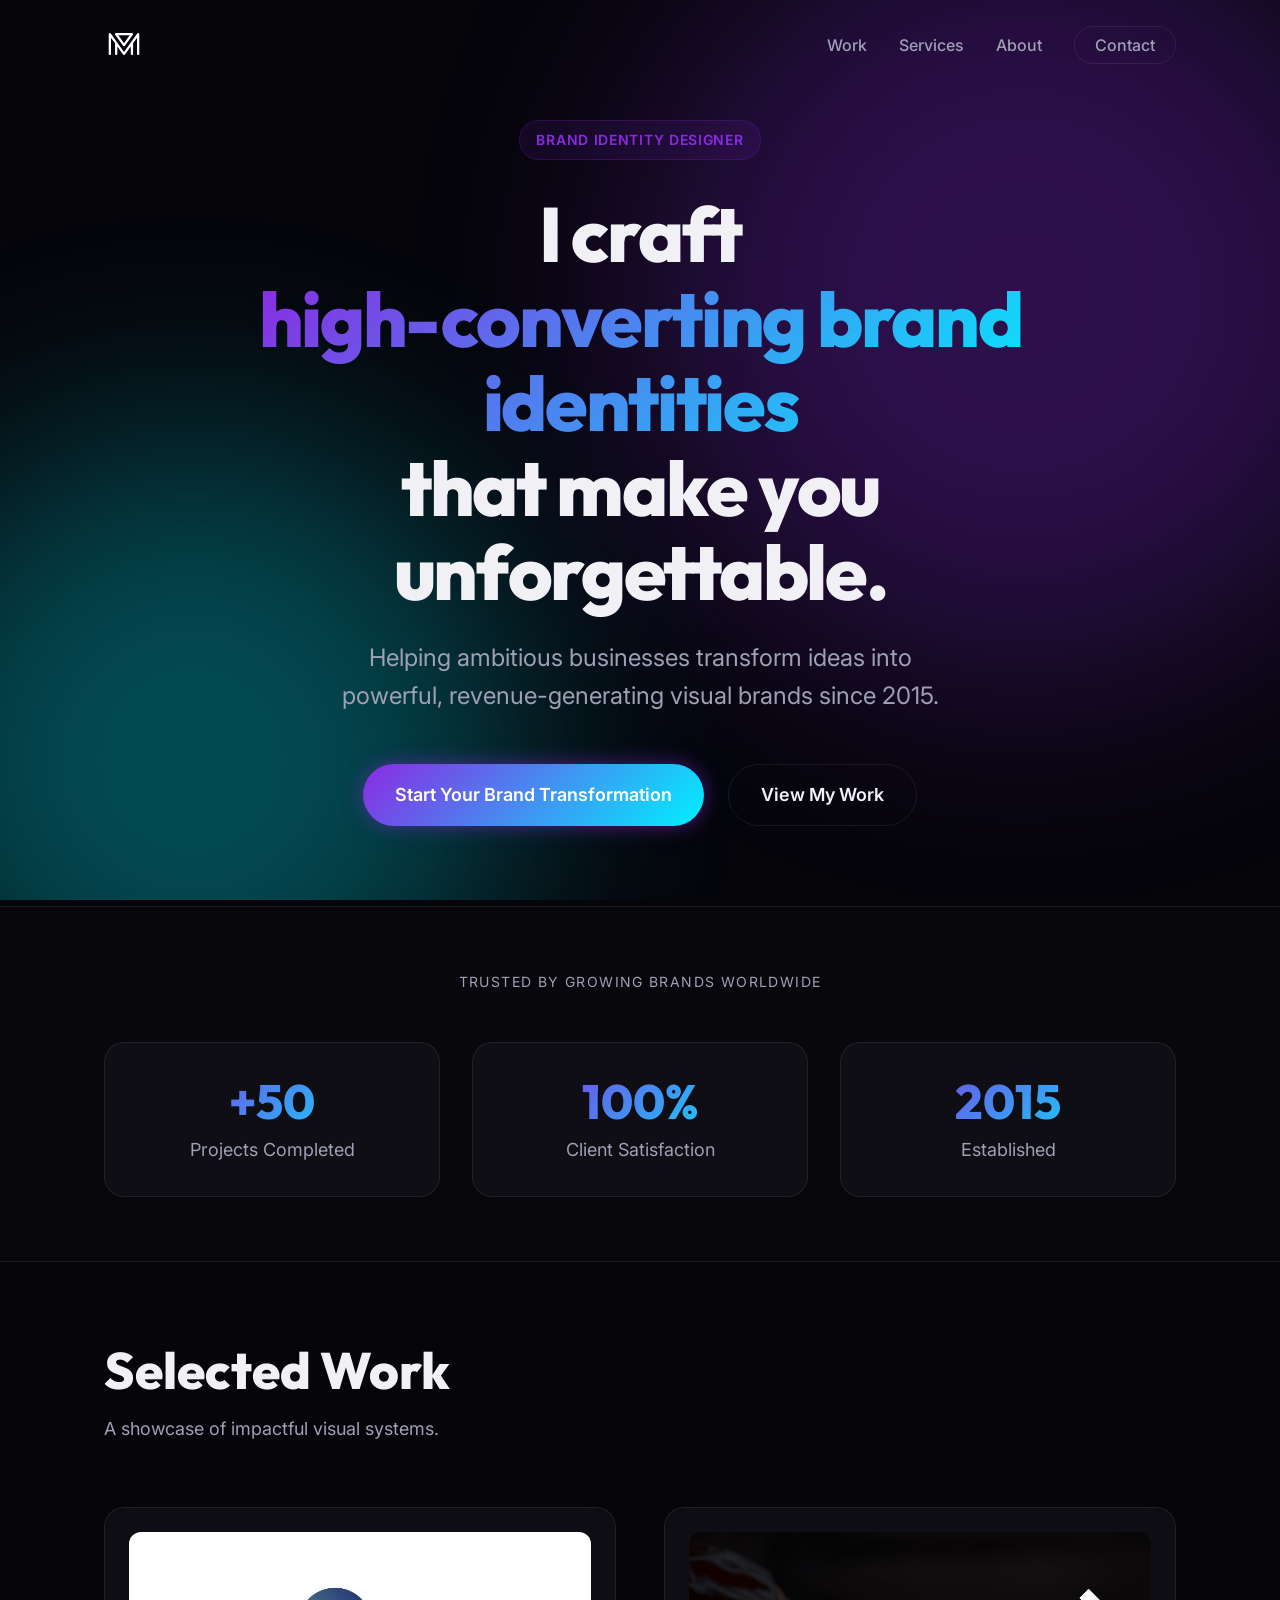
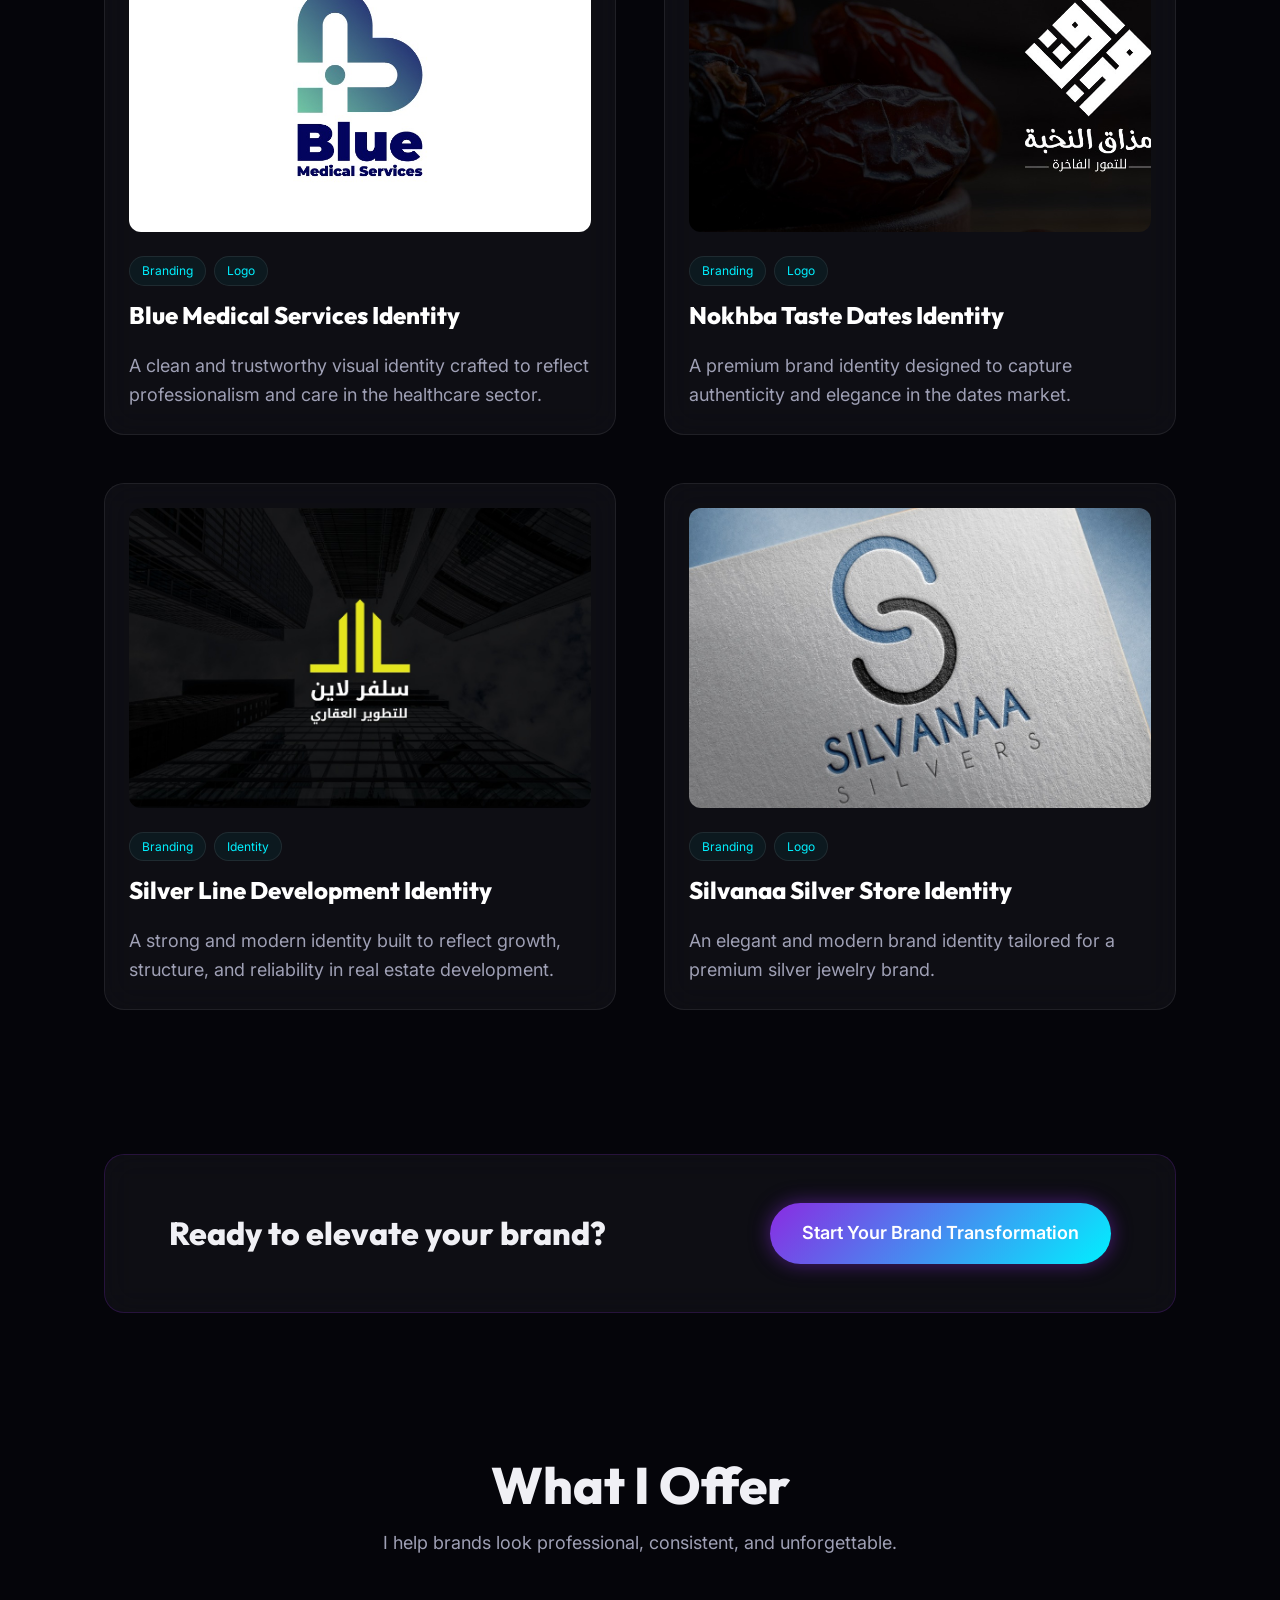
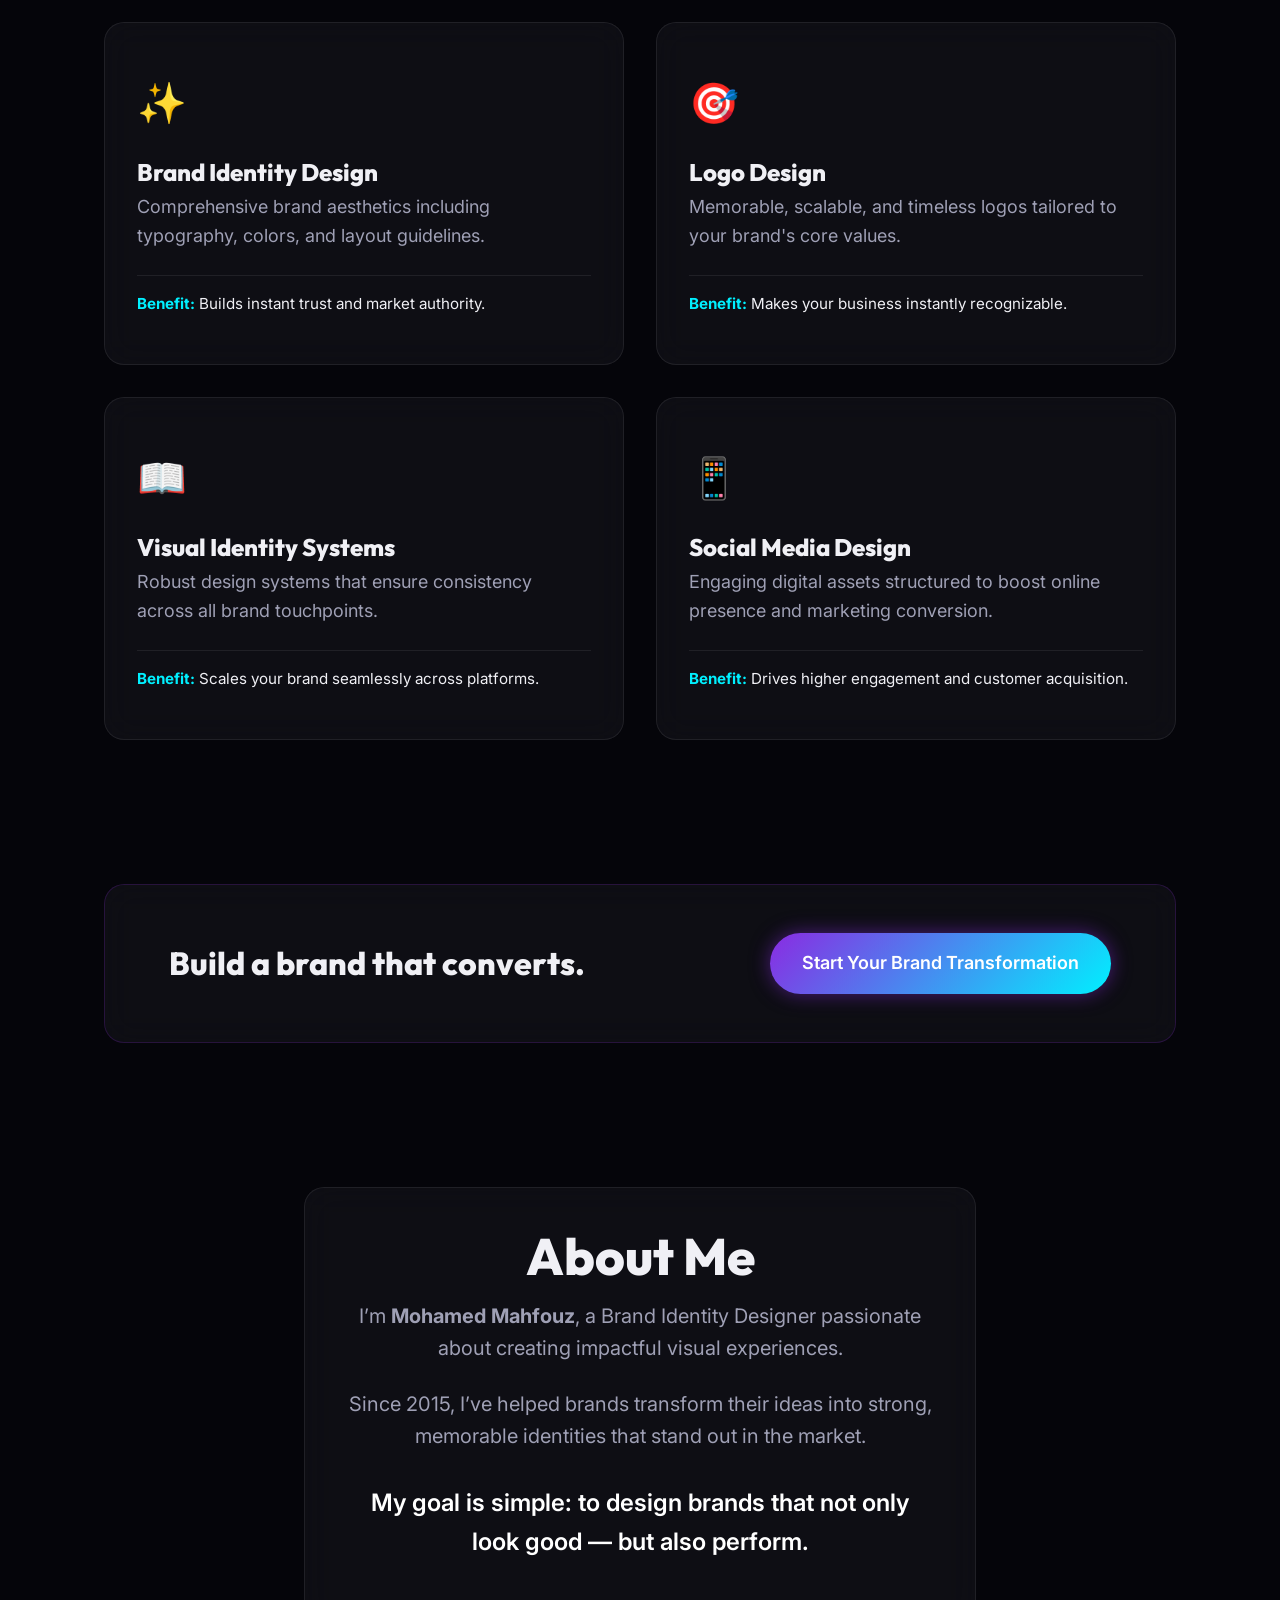
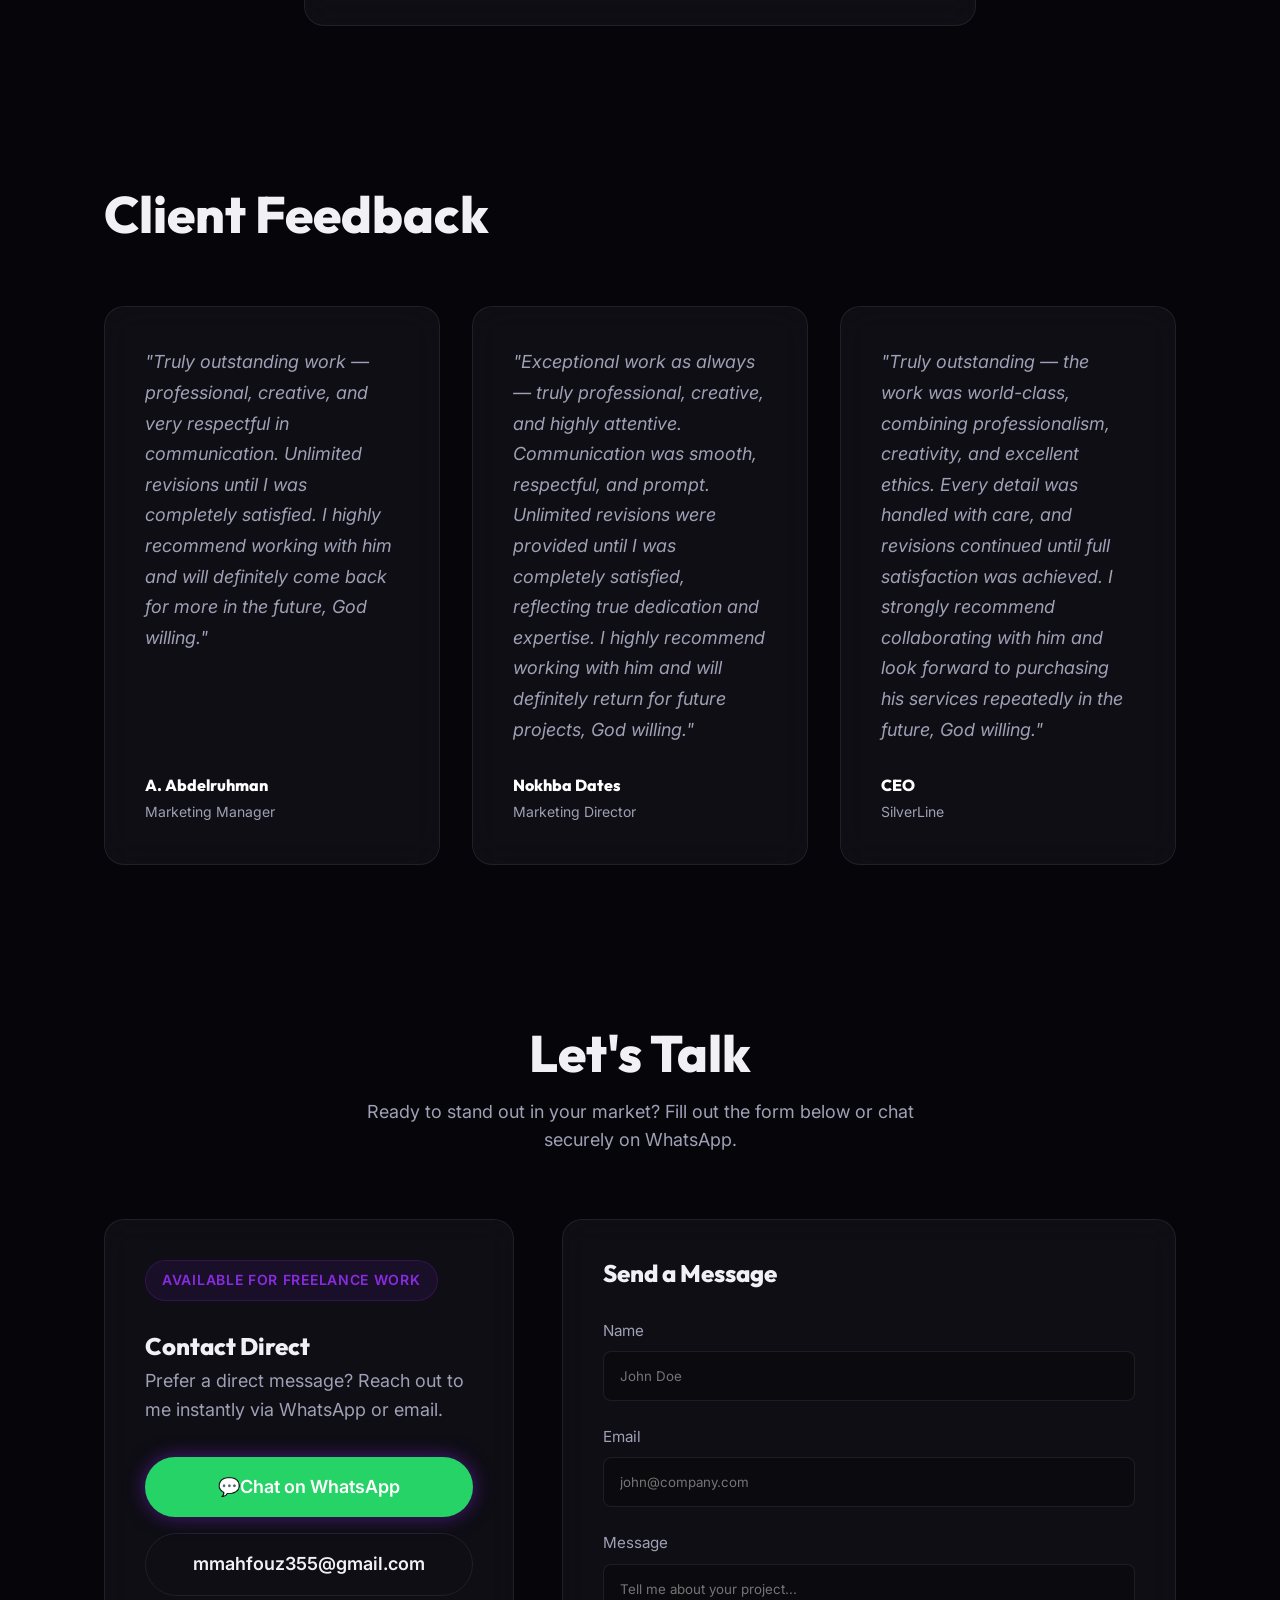
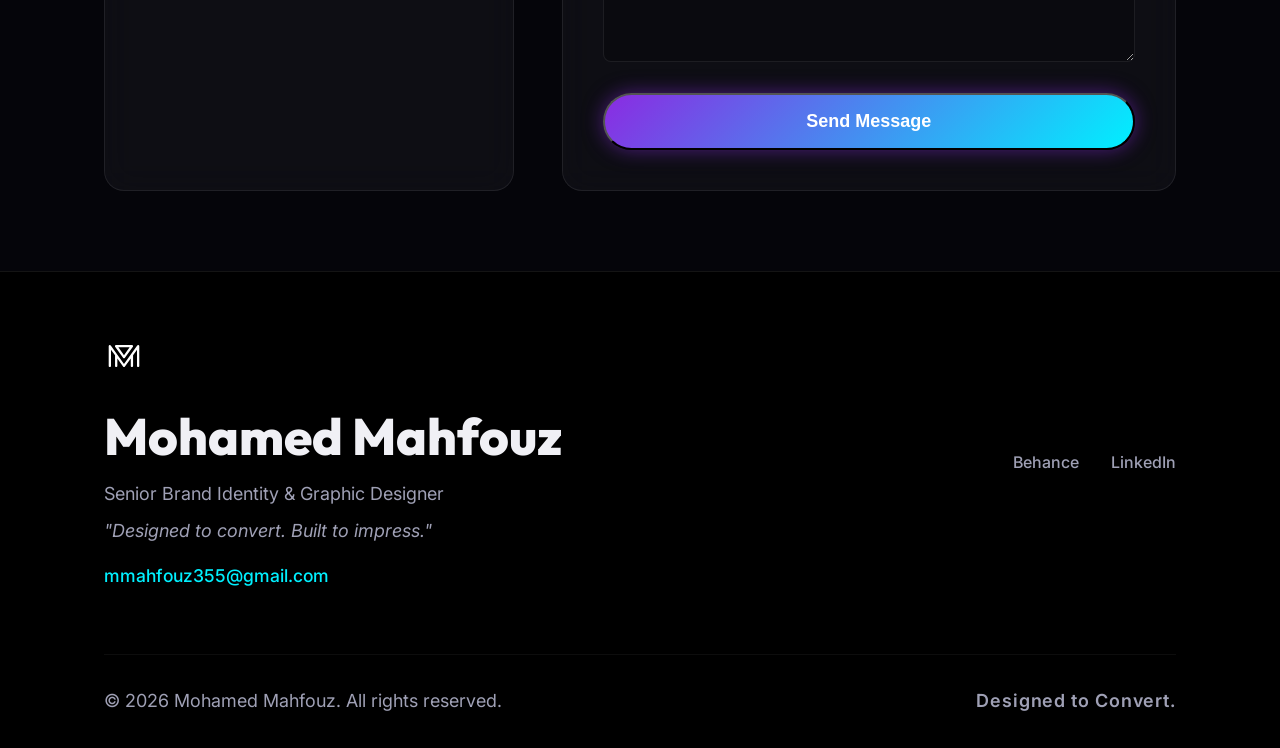
==== index.html @ b5fafa26 "Add files via upload" ====
<!DOCTYPE html>
<html lang="en">

<head>
    <meta charset="UTF-8">
    <meta name="viewport" content="width=device-width, initial-scale=1.0">
    <title>Mahfouz | Brand Identity Designer</title>
    <meta name="description"
        content="Professional Brand Identity & Graphic Designer helping businesses create strong and memorable visual identities since 2015.">
    <meta name="keywords"
        content="brand identity designer, logo designer, graphic designer, branding expert, visual identity, freelance designer">
    <!-- Favicon -->
    <link rel="icon" type="image/png" href="assets/img/Favicon.png">
    <!-- Google Fonts -->
    <link rel="preconnect" href="https://fonts.googleapis.com">
    <link rel="preconnect" href="https://fonts.gstatic.com" crossorigin>
    <link
        href="https://fonts.googleapis.com/css2?family=Inter:wght@400;500;600&family=Outfit:wght@400;600;800&display=swap"
        rel="stylesheet">
    <link rel="stylesheet" href="styles.css">
</head>

<body>
    <div class="bg-elements">
        <div class="glow-orb purple-orb"></div>
        <div class="glow-orb blue-orb"></div>
    </div>

    <nav class="navbar" id="navbar">
        <div class="container nav-content">
            <a href="index.html" class="logo">
                <img src="assets/img/logo.svg" alt="Mahfouz Logo" class="logo-img">
            </a>
            <ul class="nav-links" id="nav-links">
                <li><a href="#work">Work</a></li>
                <li><a href="#services">Services</a></li>
                <li><a href="#about">About</a></li>
                <li><a href="#contact" class="nav-cta">Contact</a></li>
            </ul>
        </div>
    </nav>

    <main>
        <section id="hero" class="hero">
            <div class="container hero-content">
                <span class="badge fade-in-up">Brand Identity Designer</span>
                <h1 class="fade-in-up delay-1">I craft <span>high-converting brand identities</span> that make you
                    unforgettable.</h1>
                <p class="fade-in-up delay-2">Helping ambitious businesses transform ideas into powerful,
                    revenue-generating visual brands since 2015.</p>
                <div class="hero-buttons fade-in-up delay-3">
                    <a href="#contact" class="btn btn-primary btn-glow">Start Your Brand Transformation</a>
                    <a href="#work" class="btn btn-secondary">View My Work</a>
                </div>
            </div>
        </section>

        <section id="social-proof" class="social-proof reveal">
            <div class="container">
                <p class="proof-label">Trusted by growing brands worldwide</p>
                <div class="stats-grid">
                    <div class="stat-item glass-card">
                        <h3>+50</h3>
                        <p>Projects Completed</p>
                    </div>
                    <div class="stat-item glass-card">
                        <h3>100%</h3>
                        <p>Client Satisfaction</p>
                    </div>
                    <div class="stat-item glass-card">
                        <h3>2015</h3>
                        <p>Established</p>
                    </div>
                </div>
            </div>
        </section>

        <section id="work" class="portfolio reveal">
            <div class="container">
                <div class="section-header">
                    <h2>Selected Work</h2>
                    <p>A showcase of impactful visual systems.</p>
                </div>
                <div class="portfolio-grid">
                    <!-- Project 1 -->
                    <a href="blue-medical-services.html" class="project-card glass-card hover-glow">
                        <div class="project-image">
                            <img src="assets/img/portfolio/blue-medical/img-5.jpg" alt="Blue Medical Services Identity">
                            <span class="overlay-text">View Case Study</span>
                        </div>
                        <div class="project-info">
                            <div class="tags">
                                <span class="tag">Branding</span>
                                <span class="tag">Logo</span>
                            </div>
                            <h3>Blue Medical Services Identity</h3>
                            <p>A clean and trustworthy visual identity crafted to reflect professionalism and care in
                                the healthcare sector.</p>
                        </div>
                    </a>

                    <!-- Project 2 -->
                    <a href="nokhba-taste-dates.html" class="project-card glass-card hover-glow">
                        <div class="project-image">
                            <img src="assets/img/portfolio/nokhba/hero.jpg" alt="Nokhba Taste Dates Identity">
                            <span class="overlay-text">View Case Study</span>
                        </div>
                        <div class="project-info">
                            <div class="tags">
                                <span class="tag">Branding</span>
                                <span class="tag">Logo</span>
                            </div>
                            <h3>Nokhba Taste Dates Identity</h3>
                            <p>A premium brand identity designed to capture authenticity and elegance in the dates
                                market.</p>
                        </div>
                    </a>

                    <!-- Project 3 -->
                    <a href="silver-line-development.html" class="project-card glass-card hover-glow">
                        <div class="project-image">
                            <img src="assets/img/portfolio/silver-line/hero.jpg" alt="Silver Line Development Identity">
                            <span class="overlay-text">View Case Study</span>
                        </div>
                        <div class="project-info">
                            <div class="tags">
                                <span class="tag">Branding</span>
                                <span class="tag">Identity</span>
                            </div>
                            <h3>Silver Line Development Identity</h3>
                            <p>A strong and modern identity built to reflect growth, structure, and reliability in real
                                estate development.</p>
                        </div>
                    </a>

                    <!-- Project 4 -->
                    <a href="silvanaa-silver-store.html" class="project-card glass-card hover-glow">
                        <div class="project-image">
                            <img src="assets/img/portfolio/silvanaa/hero.jpg" alt="Silvanaa Silver Store Identity">
                            <span class="overlay-text">View Case Study</span>
                        </div>
                        <div class="project-info">
                            <div class="tags">
                                <span class="tag">Branding</span>
                                <span class="tag">Logo</span>
                            </div>
                            <h3>Silvanaa Silver Store Identity</h3>
                            <p>An elegant and modern brand identity tailored for a premium silver jewelry brand.</p>
                        </div>
                    </a>
                </div>
            </div>
        </section>

        <section class="cta-banner reveal">
            <div class="container">
                <div class="cta-banner-content glass-card hover-glow">
                    <h2>Ready to elevate your brand?</h2>
                    <a href="#contact" class="btn btn-primary btn-glow">Start Your Brand Transformation</a>
                </div>
            </div>
        </section>

        <section id="services" class="services reveal">
            <div class="container">
                <div class="section-header center">
                    <h2>What I Offer</h2>
                    <p>I help brands look professional, consistent, and unforgettable.</p>
                </div>
                <div class="services-grid">
                    <div class="service-card glass-card hover-glow">
                        <div class="service-icon">✨</div>
                        <h3>Brand Identity Design</h3>
                        <p>Comprehensive brand aesthetics including typography, colors, and layout guidelines.</p>
                        <div class="benefit"><strong>Benefit:</strong> Builds instant trust and market authority.</div>
                    </div>
                    <div class="service-card glass-card hover-glow">
                        <div class="service-icon">🎯</div>
                        <h3>Logo Design</h3>
                        <p>Memorable, scalable, and timeless logos tailored to your brand's core values.</p>
                        <div class="benefit"><strong>Benefit:</strong> Makes your business instantly recognizable.</div>
                    </div>
                    <div class="service-card glass-card hover-glow">
                        <div class="service-icon">📖</div>
                        <h3>Visual Identity Systems</h3>
                        <p>Robust design systems that ensure consistency across all brand touchpoints.</p>
                        <div class="benefit"><strong>Benefit:</strong> Scales your brand seamlessly across platforms.
                        </div>
                    </div>
                    <div class="service-card glass-card hover-glow">
                        <div class="service-icon">📱</div>
                        <h3>Social Media Design</h3>
                        <p>Engaging digital assets structured to boost online presence and marketing conversion.</p>
                        <div class="benefit"><strong>Benefit:</strong> Drives higher engagement and customer
                            acquisition.</div>
                    </div>
                </div>
            </div>
        </section>

        <section class="cta-banner reveal">
            <div class="container">
                <div class="cta-banner-content glass-card hover-glow">
                    <h2>Build a brand that converts.</h2>
                    <a href="#contact" class="btn btn-primary btn-glow">Start Your Brand Transformation</a>
                </div>
            </div>
        </section>

        <section id="about" class="about reveal">
            <div class="container about-container">
                <div class="about-content glass-card p-large">
                    <h2>About Me</h2>
                    <p>I’m <strong>Mohamed Mahfouz</strong>, a Brand Identity Designer passionate about creating
                        impactful visual experiences.</p>
                    <p>Since 2015, I’ve helped brands transform their ideas into strong, memorable identities that stand
                        out in the market.</p>
                    <p class="highlight-text">My goal is simple: to design brands that not only look good — but also
                        perform.</p>
                </div>
            </div>
        </section>

        <section id="testimonials" class="testimonials reveal">
            <div class="container">
                <div class="section-header">
                    <h2>Client Feedback</h2>
                </div>
                <div class="testimonials-grid">
                    <div class="testimonial-card glass-card hover-glow">
                        <p>"Truly outstanding work — professional, creative, and very respectful in communication.
                            Unlimited revisions until I was completely satisfied. I highly recommend working with him
                            and will definitely come back for more in the future, God willing."</p>
                        <div class="client-info">
                            <h4>A. Abdelruhman</h4>
                            <span>Marketing Manager</span>
                        </div>
                    </div>
                    <div class="testimonial-card glass-card hover-glow">
                        <p>"Exceptional work as always — truly professional, creative, and highly attentive.
                            Communication was smooth, respectful, and prompt. Unlimited revisions were provided until I
                            was completely satisfied, reflecting true dedication and expertise. I highly recommend
                            working with him and will definitely return for future projects, God willing."</p>
                        <div class="client-info">
                            <h4>Nokhba Dates</h4>
                            <span>Marketing Director</span>
                        </div>
                    </div>
                    <div class="testimonial-card glass-card hover-glow">
                        <p>"Truly outstanding — the work was world-class, combining professionalism, creativity, and
                            excellent ethics. Every detail was handled with care, and revisions continued until full
                            satisfaction was achieved. I strongly recommend collaborating with him and look forward to
                            purchasing his services repeatedly in the future, God willing."</p>
                        <div class="client-info">
                            <h4>CEO</h4>
                            <span>SilverLine</span>
                        </div>
                    </div>
                </div>
            </div>
        </section>

        <section id="contact" class="contact-section reveal">
            <div class="container">
                <div class="section-header center">
                    <h2>Let's Talk</h2>
                    <p>Ready to stand out in your market? Fill out the form below or chat securely on WhatsApp.</p>
                </div>
                <div class="contact-grid">
                    <div class="contact-info glass-card">
                        <span class="badge">Available for freelance work</span>
                        <h3>Contact Direct</h3>
                        <p>Prefer a direct message? Reach out to me instantly via WhatsApp or email.</p>
                        <div class="contact-links"
                            style="margin-top: 2rem; display: flex; flex-direction: column; gap: 1rem;">
                            <a href="https://wa.me/+201091295561" target="_blank"
                                class="btn btn-primary btn-glow whatsapp-btn">
                                <span>💬</span> Chat on WhatsApp
                            </a>
                            <a href="mailto:mmahfouz355@gmail.com"
                                class="btn btn-secondary email-btn">mmahfouz355@gmail.com</a>
                        </div>
                    </div>
                    <form action="https://formspree.io/f/xreyjwyw" method="POST" class="contact-form glass-card">
                        <h3 style="margin-bottom: 2rem;">Send a Message</h3>
                        <div class="form-group">
                            <label for="name">Name</label>
                            <input type="text" id="name" name="name" required placeholder="John Doe">
                        </div>
                        <div class="form-group">
                            <label for="email">Email</label>
                            <input type="email" id="email" name="email" required placeholder="john@company.com">
                        </div>
                        <div class="form-group">
                            <label for="message">Message</label>
                            <textarea id="message" name="message" rows="4" required
                                placeholder="Tell me about your project..."></textarea>
                        </div>
                        <button type="submit" class="btn btn-primary btn-glow submit-btn" style="width: 100%;">Send
                            Message</button>
                    </form>
                </div>
            </div>
        </section>
    </main>

    <footer class="footer">
        <div class="container footer-content">
            <div class="footer-brand fade-in-up">
                <img src="assets/img/logo.svg" alt="Mahfouz Logo" class="logo-img" style="margin-bottom: 1.5rem;">
                <h2>Mohamed Mahfouz</h2>
                <p>Senior Brand Identity & Graphic Designer</p>
                <p style="color: var(--text-secondary); margin-top: 0.5rem; font-style: italic;">"Designed to convert.
                    Built to impress."</p>
                <a href="mailto:mmahfouz355@gmail.com" class="email-link footer-email">mmahfouz355@gmail.com</a>
            </div>
            <div class="footer-links fade-in-up delay-1">
                <a href="https://www.behance.net/GeoMa7fouz" target="_blank" class="social-link">Behance</a>
                <a href="https://www.linkedin.com/in/geoma7fouz/" target="_blank" class="social-link">LinkedIn</a>
            </div>
        </div>
        <div class="container fade-in-up delay-2">
            <div class="footer-bottom">
                <p>&copy; 2026 Mohamed Mahfouz. All rights reserved.</p>
                <p class="built-with">Designed to Convert.</p>
            </div>
        </div>
    </footer>

    <script src="script.js"></script>
</body>

</html>
---- styles.css ----
:root {
    --bg-color: #05050A;
    /* Deep dark gray / nearly black */
    --surface-color: rgba(20, 20, 28, 0.6);
    --surface-border: rgba(255, 255, 255, 0.08);
    --text-primary: #F0F0F5;
    --text-secondary: #9FA0B5;
    --accent-purple: #8A2BE2;
    /* Electric Purple */
    --accent-blue: #00F0FF;
    /* Neon Blue */
    --gradient-primary: linear-gradient(135deg, var(--accent-purple), var(--accent-blue));

    --font-heading: 'Outfit', sans-serif;
    --font-body: 'Inter', sans-serif;

    --transition: 0.3s cubic-bezier(0.25, 0.8, 0.25, 1);
}

* {
    margin: 0;
    padding: 0;
    box-sizing: border-box;
}

html {
    scroll-behavior: smooth;
}

body {
    background-color: var(--bg-color);
    color: var(--text-primary);
    font-family: var(--font-body);
    line-height: 1.6;
    overflow-x: hidden;
}

/* Typography */
h1,
h2,
h3,
h4,
.logo {
    font-family: var(--font-heading);
    font-weight: 800;
    line-height: 1.1;
}

h1 {
    font-size: clamp(3rem, 6vw, 5.5rem);
    letter-spacing: -0.03em;
    margin-bottom: 1.5rem;
}

h1 span {
    background: var(--gradient-primary);
    -webkit-background-clip: text;
    background-clip: text;
    -webkit-text-fill-color: transparent;
    display: inline-block;
}

h2 {
    font-size: clamp(2rem, 4vw, 3.5rem);
    margin-bottom: 1rem;
}

h3 {
    font-size: 1.5rem;
    margin-bottom: 0.5rem;
}

p {
    color: var(--text-secondary);
    font-size: 1.125rem;
}

a {
    text-decoration: none;
    color: inherit;
    transition: var(--transition);
}

/* Utilities */
.container {
    max-width: 1200px;
    margin: 0 auto;
    padding: 0 5%;
}

.glass-card {
    background: var(--surface-color);
    backdrop-filter: blur(16px);
    -webkit-backdrop-filter: blur(16px);
    border: 1px solid var(--surface-border);
    border-radius: 20px;
    padding: 2.5rem;
    position: relative;
    overflow: hidden;
    transition: var(--transition);
}

.glass-card::before {
    content: '';
    position: absolute;
    top: 0;
    left: -100%;
    width: 50%;
    height: 100%;
    background: linear-gradient(90deg, transparent, rgba(255, 255, 255, 0.03), transparent);
    transform: skewX(-20deg);
    transition: 0.5s;
}

.glass-card:hover::before {
    left: 150%;
}

.glass-card:hover {
    transform: translateY(-5px);
    border-color: rgba(255, 255, 255, 0.15);
    box-shadow: 0 10px 40px -10px rgba(138, 43, 226, 0.15);
}

.badge {
    display: inline-block;
    padding: 0.5rem 1rem;
    border-radius: 100px;
    font-size: 0.875rem;
    font-weight: 600;
    text-transform: uppercase;
    letter-spacing: 0.05em;
    background: rgba(138, 43, 226, 0.1);
    color: var(--accent-purple);
    border: 1px solid rgba(138, 43, 226, 0.2);
    margin-bottom: 2rem;
}

/* Background Animations */
.bg-elements {
    position: fixed;
    top: 0;
    left: 0;
    width: 100vw;
    height: 100vh;
    z-index: -1;
    overflow: hidden;
    pointer-events: none;
}

.glow-orb {
    position: absolute;
    border-radius: 50%;
    filter: blur(120px);
    opacity: 0.3;
    animation: float 20s infinite ease-in-out alternate;
}

.purple-orb {
    top: -10%;
    right: -10%;
    width: 60vw;
    height: 60vw;
    background: var(--accent-purple);
}

.blue-orb {
    bottom: -20%;
    left: -10%;
    width: 50vw;
    height: 50vw;
    background: var(--accent-blue);
    animation-delay: -10s;
}

@keyframes float {
    0% {
        transform: translate(0, 0) scale(1);
    }

    100% {
        transform: translate(-50px, 50px) scale(1.1);
    }
}

/* Buttons */
.btn {
    display: inline-flex;
    align-items: center;
    justify-content: center;
    padding: 1rem 2rem;
    border-radius: 100px;
    font-weight: 600;
    font-size: 1.125rem;
    cursor: pointer;
    position: relative;
    overflow: hidden;
}

.btn-primary {
    background: var(--gradient-primary);
    color: #fff;
    box-shadow: 0 0 20px rgba(138, 43, 226, 0.3);
}

.btn-primary:hover {
    box-shadow: 0 0 30px rgba(0, 240, 255, 0.5);
    transform: translateY(-2px);
}

.btn-secondary {
    background: transparent;
    color: var(--text-primary);
    border: 1px solid var(--surface-border);
}

.btn-secondary:hover {
    background: rgba(255, 255, 255, 0.05);
    border-color: rgba(255, 255, 255, 0.2);
}

/* Navbar */
.navbar {
    position: fixed;
    top: 0;
    left: 0;
    width: 100%;
    padding: 1.5rem 0;
    z-index: 100;
    transition: var(--transition);
}

.navbar.scrolled {
    padding: 1rem 0;
    background: rgba(5, 5, 10, 0.8);
    backdrop-filter: blur(16px);
    border-bottom: 1px solid var(--surface-border);
}

.nav-content {
    display: flex;
    justify-content: space-between;
    align-items: center;
}

.logo-img {
    height: 40px;
    width: auto;
    transition: var(--transition);
}

.logo:hover .logo-img {
    transform: scale(1.05);
    filter: drop-shadow(0 0 10px rgba(138, 43, 226, 0.4));
}

.nav-links {
    display: flex;
    list-style: none;
    gap: 2rem;
    align-items: center;
}

.nav-links a {
    color: var(--text-secondary);
    font-weight: 500;
}

.nav-links a:hover {
    color: #fff;
}

.nav-cta {
    padding: 0.5rem 1.25rem;
    border: 1px solid var(--surface-border);
    border-radius: 100px;
}

.nav-cta:hover {
    border-color: var(--accent-blue);
    color: var(--accent-blue) !important;
}

/* Sections Base */
section {
    padding: 5rem 0;
}

.section-header {
    margin-bottom: 4rem;
    max-width: 600px;
}

.section-header.center {
    margin: 0 auto 4rem auto;
    text-align: center;
}

/* Hero Section */
.hero {
    min-height: 100vh;
    display: flex;
    align-items: center;
    padding-top: 120px;
    position: relative;
}

.hero-content {
    max-width: 900px;
    text-align: center;
    margin: 0 auto;
}

.hero p {
    font-size: clamp(1.125rem, 2vw, 1.5rem);
    max-width: 600px;
    margin: 0 auto 3rem auto;
}

.hero-buttons {
    display: flex;
    gap: 1.5rem;
    justify-content: center;
}

/* Social Proof */
.social-proof {
    padding: 4rem 0;
    text-align: center;
    border-top: 1px solid var(--surface-border);
    border-bottom: 1px solid var(--surface-border);
    background: rgba(255, 255, 255, 0.01);
}

.proof-label {
    text-transform: uppercase;
    letter-spacing: 0.1em;
    font-size: 0.875rem;
    margin-bottom: 3rem;
}

.stats-grid {
    display: grid;
    grid-template-columns: repeat(3, 1fr);
    gap: 2rem;
}

.stat-item {
    padding: 2rem;
}

.stat-item h3 {
    font-size: 3rem;
    background: var(--gradient-primary);
    -webkit-background-clip: text;
    background-clip: text;
    -webkit-text-fill-color: transparent;
    margin-bottom: 0.5rem;
}

/* Portfolio */
.portfolio-grid {
    display: grid;
    grid-template-columns: repeat(auto-fit, minmax(400px, 1fr));
    gap: 3rem;
}

.project-card {
    padding: 1.5rem;
    cursor: pointer;
}

.project-image {
    width: 100%;
    height: 300px;
    border-radius: 12px;
    margin-bottom: 1.5rem;
    position: relative;
    overflow: hidden;
    display: flex;
    align-items: center;
    justify-content: center;
}

.project-image img {
    width: 100%;
    height: 100%;
    object-fit: cover;
    display: block;
    transition: transform 0.6s cubic-bezier(0.25, 0.46, 0.45, 0.94);
}

.project-card:hover .project-image img {
    transform: scale(1.1);
}

.overlay-text {
    position: absolute;
    z-index: 2;
    opacity: 0;
    transform: translateY(20px);
    transition: var(--transition);
    font-weight: 600;
    color: #fff;
    background: rgba(0, 0, 0, 0.6);
    padding: 0.75rem 1.5rem;
    border-radius: 100px;
    backdrop-filter: blur(8px);
    border: 1px solid rgba(255, 255, 255, 0.1);
}

.project-card:hover .overlay-text {
    opacity: 1;
    transform: translateY(0);
}

.project-image::after {
    content: '';
    position: absolute;
    inset: 0;
    background: rgba(138, 43, 226, 0.25);
    opacity: 0;
    transition: var(--transition);
    z-index: 1;
}

.project-card:hover .project-image::after {
    opacity: 1;
}

.tags {
    display: flex;
    gap: 0.5rem;
    margin-bottom: 1rem;
}

.tag {
    font-size: 0.75rem;
    padding: 0.25rem 0.75rem;
    border: 1px solid var(--surface-border);
    border-radius: 100px;
    color: var(--accent-blue);
    background: rgba(0, 240, 255, 0.05);
}

.project-info h3 {
    margin-bottom: 1.5rem;
    font-size: 1.5rem;
    color: #fff;
}

.case-study-details {
    display: flex;
    flex-direction: column;
    gap: 1.25rem;
}

.cs-section h4 {
    font-size: 0.85rem;
    text-transform: uppercase;
    letter-spacing: 0.05em;
    color: var(--accent-blue);
    margin-bottom: 0.25rem;
}

.cs-section p {
    font-size: 0.95rem;
    color: var(--text-secondary);
    line-height: 1.5;
}

.project-card:hover {
    box-shadow: 0 15px 50px -10px rgba(138, 43, 226, 0.25);
    border-color: rgba(138, 43, 226, 0.4);
    transform: translateY(-5px);
}

/* Project Page Specific */
.project-header {
    padding-top: 150px;
    padding-bottom: 2rem;
    text-align: center;
    max-width: 800px;
    margin: 0 auto;
}

.project-hero-img {
    width: 100%;
    height: 50vh;
    border-radius: 20px;
    margin-bottom: 4rem;
    display: flex;
    align-items: center;
    justify-content: center;
}

.case-study-content {
    max-width: 800px;
    margin: 0 auto;
    padding-bottom: 6rem;
}

.case-study-content h2 {
    color: var(--accent-blue);
    margin-top: 3rem;
    margin-bottom: 1rem;
    font-size: 1.75rem;
}

.case-study-content p {
    font-size: 1.125rem;
}

.back-link {
    display: inline-flex;
    align-items: center;
    gap: 0.5rem;
    font-weight: 600;
    color: var(--text-secondary);
    margin-bottom: 2rem;
}

.back-link:hover {
    color: #fff;
}

/* Gallery Section */
.project-gallery {
    padding: 2rem 0 6rem;
}

.gallery-grid {
    display: grid;
    grid-template-columns: repeat(2, 1fr);
    gap: 2rem;
}

.span-wide {
    grid-column: span 2;
}

.gallery-img-container {
    overflow: hidden;
    border-radius: 12px;
    background: var(--surface-light);
    box-shadow: 0 4px 20px rgba(0, 0, 0, 0.2);
}

.gallery-img {
    width: 100%;
    height: auto;
    display: block;
    transition: transform 0.4s ease;
}

.gallery-img-container:hover .gallery-img {
    transform: scale(1.05);
}

/* Lightbox Modal */
.lightbox {
    display: none;
    position: fixed;
    z-index: 9999;
    left: 0;
    top: 0;
    width: 100%;
    height: 100vh;
    background-color: rgba(10, 10, 14, 0.95);
    backdrop-filter: blur(10px);
    opacity: 0;
    transition: opacity 0.3s ease;
    align-items: center;
    justify-content: center;
}

.lightbox.active {
    opacity: 1;
}

.lightbox-content {
    max-width: 90%;
    max-height: 85vh;
    border-radius: 12px;
    box-shadow: 0 10px 40px rgba(0, 0, 0, 0.5);
    opacity: 1;
    transition: opacity 0.2s ease, transform 0.3s ease;
    transform: scale(0.95);
    object-fit: contain;
}

.lightbox.active .lightbox-content {
    transform: scale(1);
}

.lightbox-close {
    position: absolute;
    top: 25px;
    right: 35px;
    color: #fff;
    font-size: 40px;
    font-weight: bold;
    cursor: pointer;
    transition: color 0.3s ease;
    z-index: 10000;
}

.lightbox-close:hover {
    color: var(--primary-color);
}

.lightbox-prev,
.lightbox-next {
    cursor: pointer;
    position: absolute;
    top: 50%;
    width: 50px;
    height: 50px;
    transform: translateY(-50%);
    color: white;
    font-size: 24px;
    transition: 0.3s ease;
    border-radius: 50%;
    user-select: none;
    background: rgba(255, 255, 255, 0.1);
    display: flex;
    align-items: center;
    justify-content: center;
    z-index: 10000;
}

.lightbox-prev {
    left: 20px;
}

.lightbox-next {
    right: 20px;
}

.lightbox-prev:hover,
.lightbox-next:hover {
    background-color: var(--primary-color);
    box-shadow: 0 0 20px rgba(138, 43, 226, 0.4);
}

/* Services */
.services-grid {
    display: grid;
    grid-template-columns: repeat(2, 1fr);
    gap: 2rem;
}

.service-card {
    padding: 3rem 2rem;
}

.service-icon {
    font-size: 2.5rem;
    margin-bottom: 1.5rem;
}

.benefit {
    margin-top: 1.5rem;
    padding-top: 1rem;
    border-top: 1px solid var(--surface-border);
    font-size: 0.95rem;
    color: var(--text-primary);
}

.benefit strong {
    color: var(--accent-blue);
}

/* About */
.about-container {
    max-width: 800px;
}

.about-content {
    text-align: center;
}

.p-large p {
    font-size: 1.25rem;
    margin-bottom: 1.5rem;
}

.highlight-text {
    color: #fff;
    font-size: 1.5rem !important;
    font-weight: 600;
    margin-top: 2rem;
}

/* Testimonials */
.testimonials-grid {
    display: grid;
    grid-template-columns: repeat(auto-fit, minmax(300px, 1fr));
    gap: 2rem;
}

.testimonial-card {
    display: flex;
    flex-direction: column;
    justify-content: space-between;
}

.testimonial-card p {
    font-size: 1.125rem;
    font-style: italic;
    margin-bottom: 2rem;
    line-height: 1.7;
}

.client-info h4 {
    color: #fff;
    margin-bottom: 0.25rem;
}

.client-info span {
    font-size: 0.875rem;
    color: var(--text-secondary);
}

/* CTA Section */
.cta-box {
    text-align: center;
    padding: 6rem 3rem;
    background: rgba(20, 20, 28, 0.8);
    border-color: rgba(138, 43, 226, 0.3);
}

.glow-active {
    box-shadow: 0 0 50px rgba(138, 43, 226, 0.1);
}

.cta-box h2 {
    margin-bottom: 1.5rem;
}

.cta-box p {
    margin-bottom: 3rem;
    font-size: 1.25rem;
}

.btn-large {
    padding: 1.25rem 3rem;
    font-size: 1.25rem;
}

.contact-grid {
    display: grid;
    grid-template-columns: 1fr 1.5fr;
    gap: 3rem;
}

.form-group {
    margin-bottom: 1.5rem;
    text-align: left;
}

.form-group label {
    display: block;
    margin-bottom: 0.5rem;
    font-size: 0.95rem;
    color: var(--text-secondary);
}

.form-group input,
.form-group textarea {
    width: 100%;
    padding: 1rem;
    background: rgba(0, 0, 0, 0.2);
    border: 1px solid var(--surface-border);
    border-radius: 8px;
    color: #fff;
    font-family: inherit;
    transition: var(--transition);
}

.form-group input:focus,
.form-group textarea:focus {
    outline: none;
    border-color: var(--accent-blue);
    background: rgba(0, 0, 0, 0.4);
}

.whatsapp-btn {
    background: #25D366;
    color: #fff;
    box-shadow: 0 0 20px rgba(37, 211, 102, 0.3);
}

.whatsapp-btn:hover {
    box-shadow: 0 0 30px rgba(37, 211, 102, 0.6);
}

.btn-glow {
    box-shadow: 0 0 20px rgba(138, 43, 226, 0.5);
}

.btn-glow:hover {
    box-shadow: 0 0 40px rgba(0, 240, 255, 0.8);
}

.hover-glow:hover {
    box-shadow: 0 0 30px rgba(138, 43, 226, 0.2);
    border-color: rgba(138, 43, 226, 0.4);
}

.cta-banner {
    padding: 4rem 0;
}

.cta-banner-content {
    display: flex;
    justify-content: space-between;
    align-items: center;
    padding: 3rem 4rem;
    background: rgba(20, 20, 28, 0.6);
    border: 1px solid rgba(138, 43, 226, 0.2);
}

.cta-banner-content h2 {
    margin: 0;
    font-size: 2rem;
}

@media (max-width: 768px) {
    .cta-banner-content {
        flex-direction: column;
        text-align: center;
        gap: 1.5rem;
        padding: 2rem;
    }
}

/* Footer */
.footer {
    padding: 4rem 0 2rem;
    border-top: 1px solid var(--surface-border);
    background: #000;
}

.footer-content {
    display: flex;
    flex-wrap: wrap;
    justify-content: space-between;
    align-items: center;
    gap: 2rem;
    margin-bottom: 4rem;
}

.footer-links {
    display: flex;
    gap: 2rem;
}

.social-link {
    color: var(--text-secondary);
    font-weight: 500;
}

.social-link:hover {
    color: var(--accent-purple);
}

.footer-bottom {
    display: flex;
    justify-content: space-between;
    align-items: center;
    padding-top: 2rem;
    border-top: 1px solid rgba(255, 255, 255, 0.05);
    color: var(--text-secondary);
    font-size: 0.875rem;
}

.email-link {
    color: var(--accent-blue);
    font-weight: 500;
}

.footer-email {
    display: inline-block;
    margin-top: 1rem;
    font-size: 1.1rem;
}

.built-with {
    color: var(--text-secondary);
    font-weight: 600;
    letter-spacing: 0.05em;
}

/* Entrance Animations */
.fade-in-up {
    opacity: 0;
    transform: translateY(30px);
    animation: fadeInUp 0.8s cubic-bezier(0.25, 0.8, 0.25, 1) forwards;
}

.delay-1 {
    animation-delay: 0.2s;
}

.delay-2 {
    animation-delay: 0.4s;
}

.delay-3 {
    animation-delay: 0.6s;
}

@keyframes fadeInUp {
    to {
        opacity: 1;
        transform: translateY(0);
    }
}

.reveal {
    opacity: 0;
    transform: translateY(50px);
    transition: all 0.8s cubic-bezier(0.25, 0.8, 0.25, 1);
}

.reveal.active {
    opacity: 1;
    transform: translateY(0);
}

/* Responsive */
@media (max-width: 768px) {
    .glow-orb {
        filter: blur(80px);
        opacity: 0.2;
        animation: none;
    }

    h1 {
        font-size: 2.5rem;
    }

    h2 {
        font-size: 2rem;
    }

    .nav-links {
        display: none;
    }

    .stats-grid {
        grid-template-columns: 1fr;
    }

    .hero-buttons {
        flex-direction: column;
    }

    .portfolio-grid {
        grid-template-columns: 1fr;
    }

    .services-grid {
        grid-template-columns: 1fr;
    }

    .gallery-grid {
        grid-template-columns: 1fr;
    }

    .span-wide {
        grid-column: 1 / -1;
    }

    .footer-content {
        flex-direction: column;
        text-align: center;
    }

    .footer-bottom {
        flex-direction: column;
        gap: 1rem;
        text-align: center;
    }
}
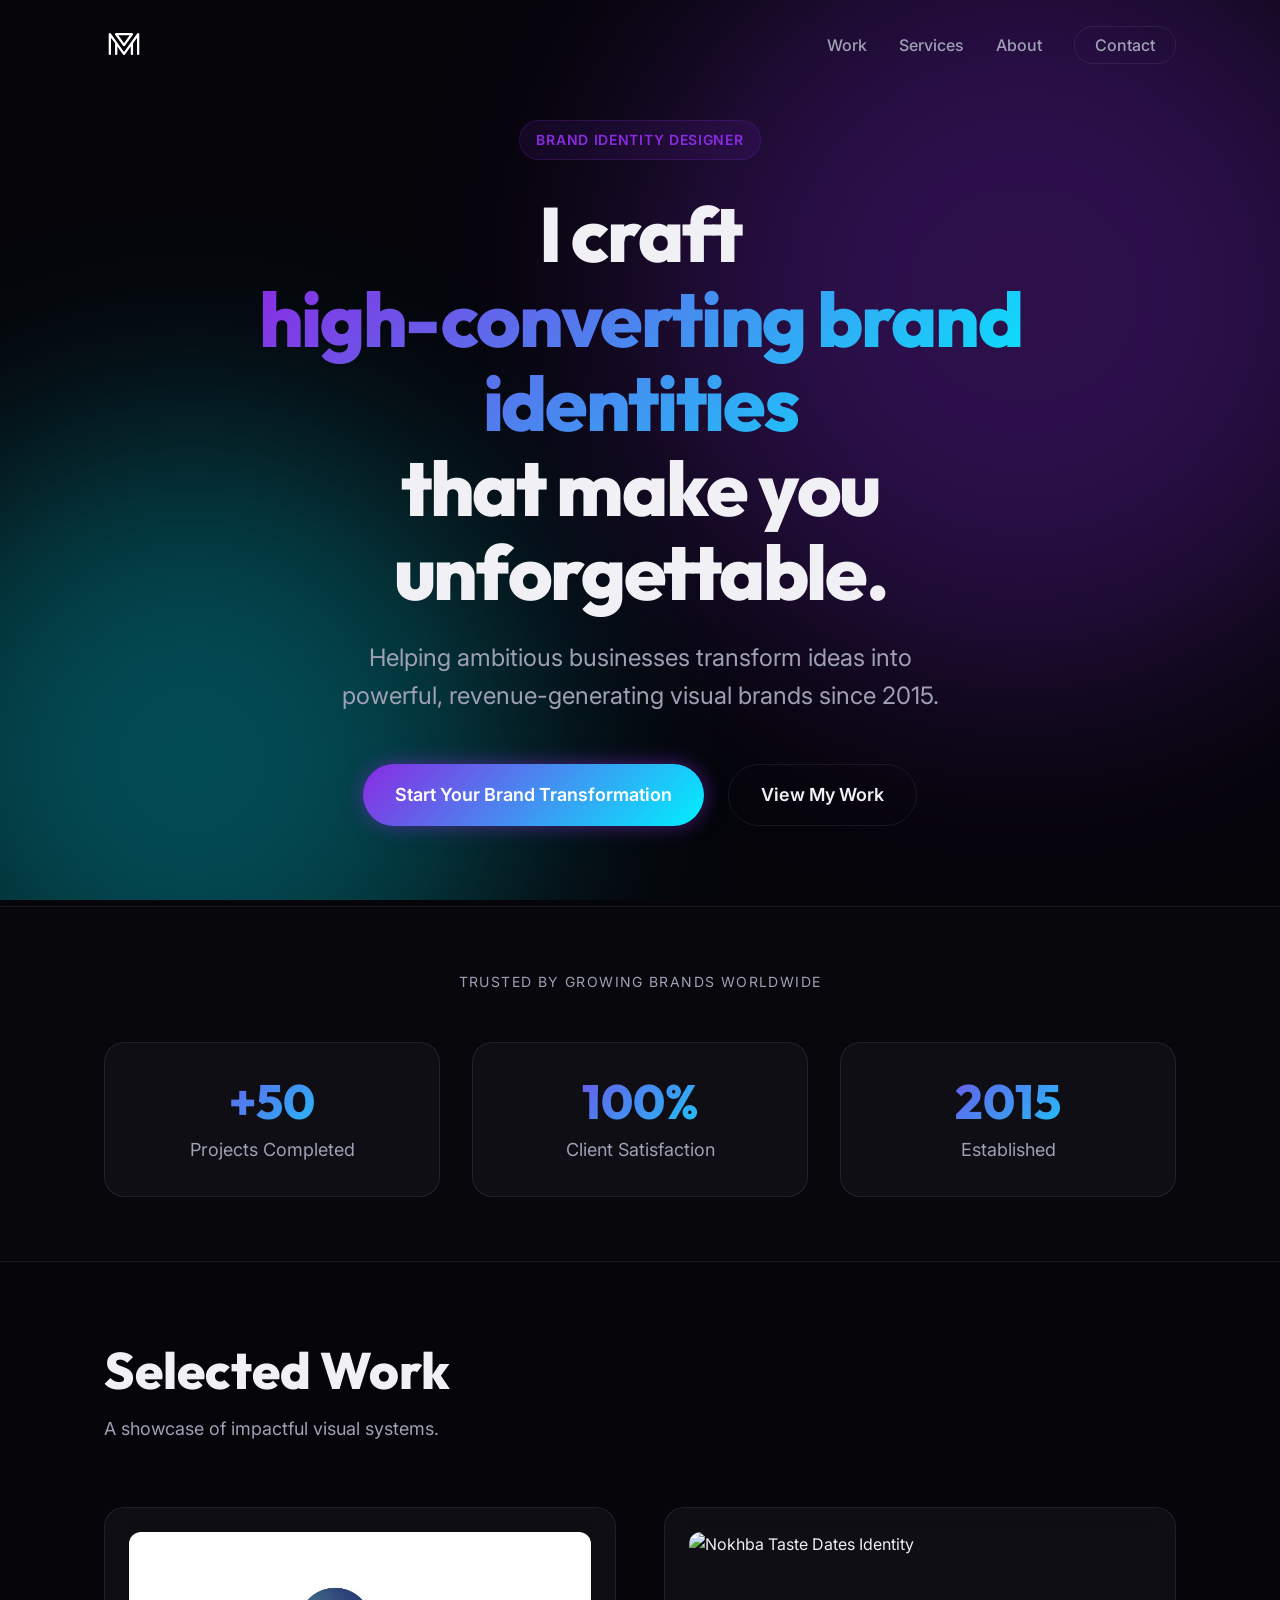
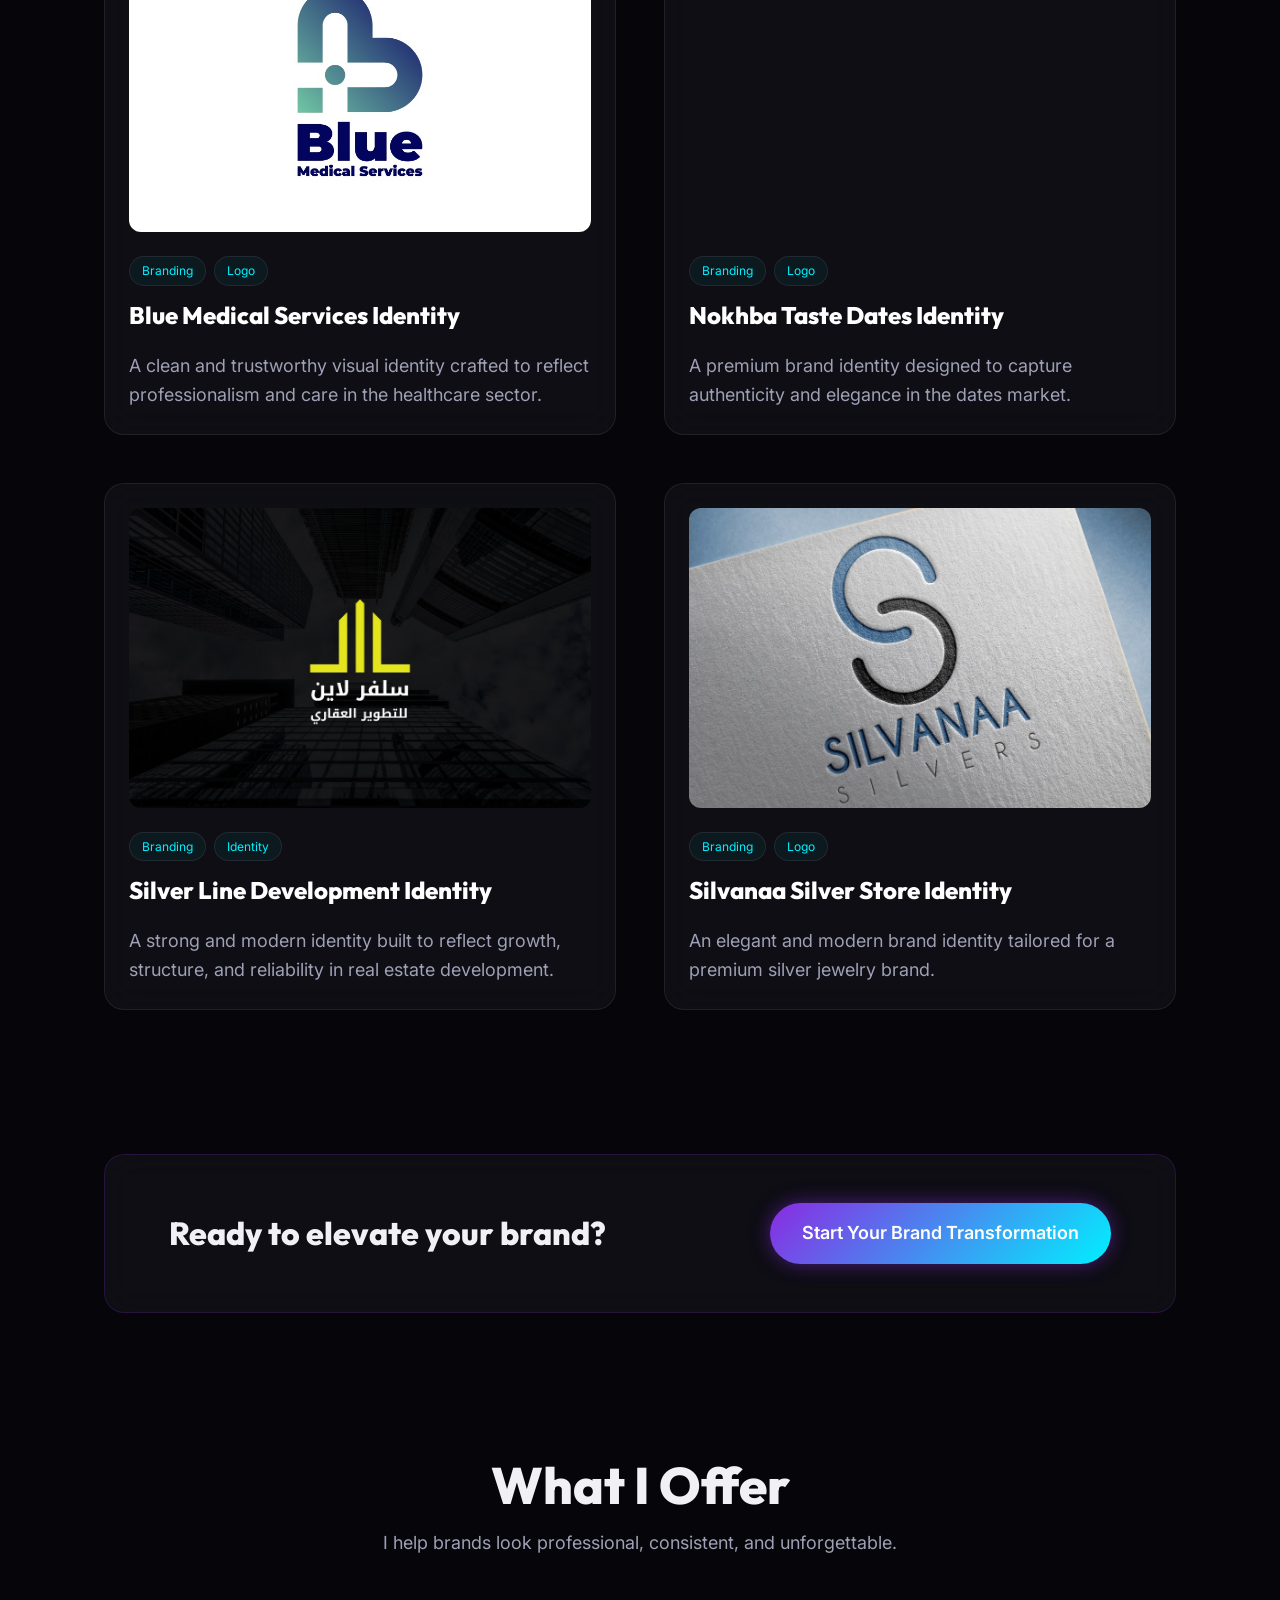
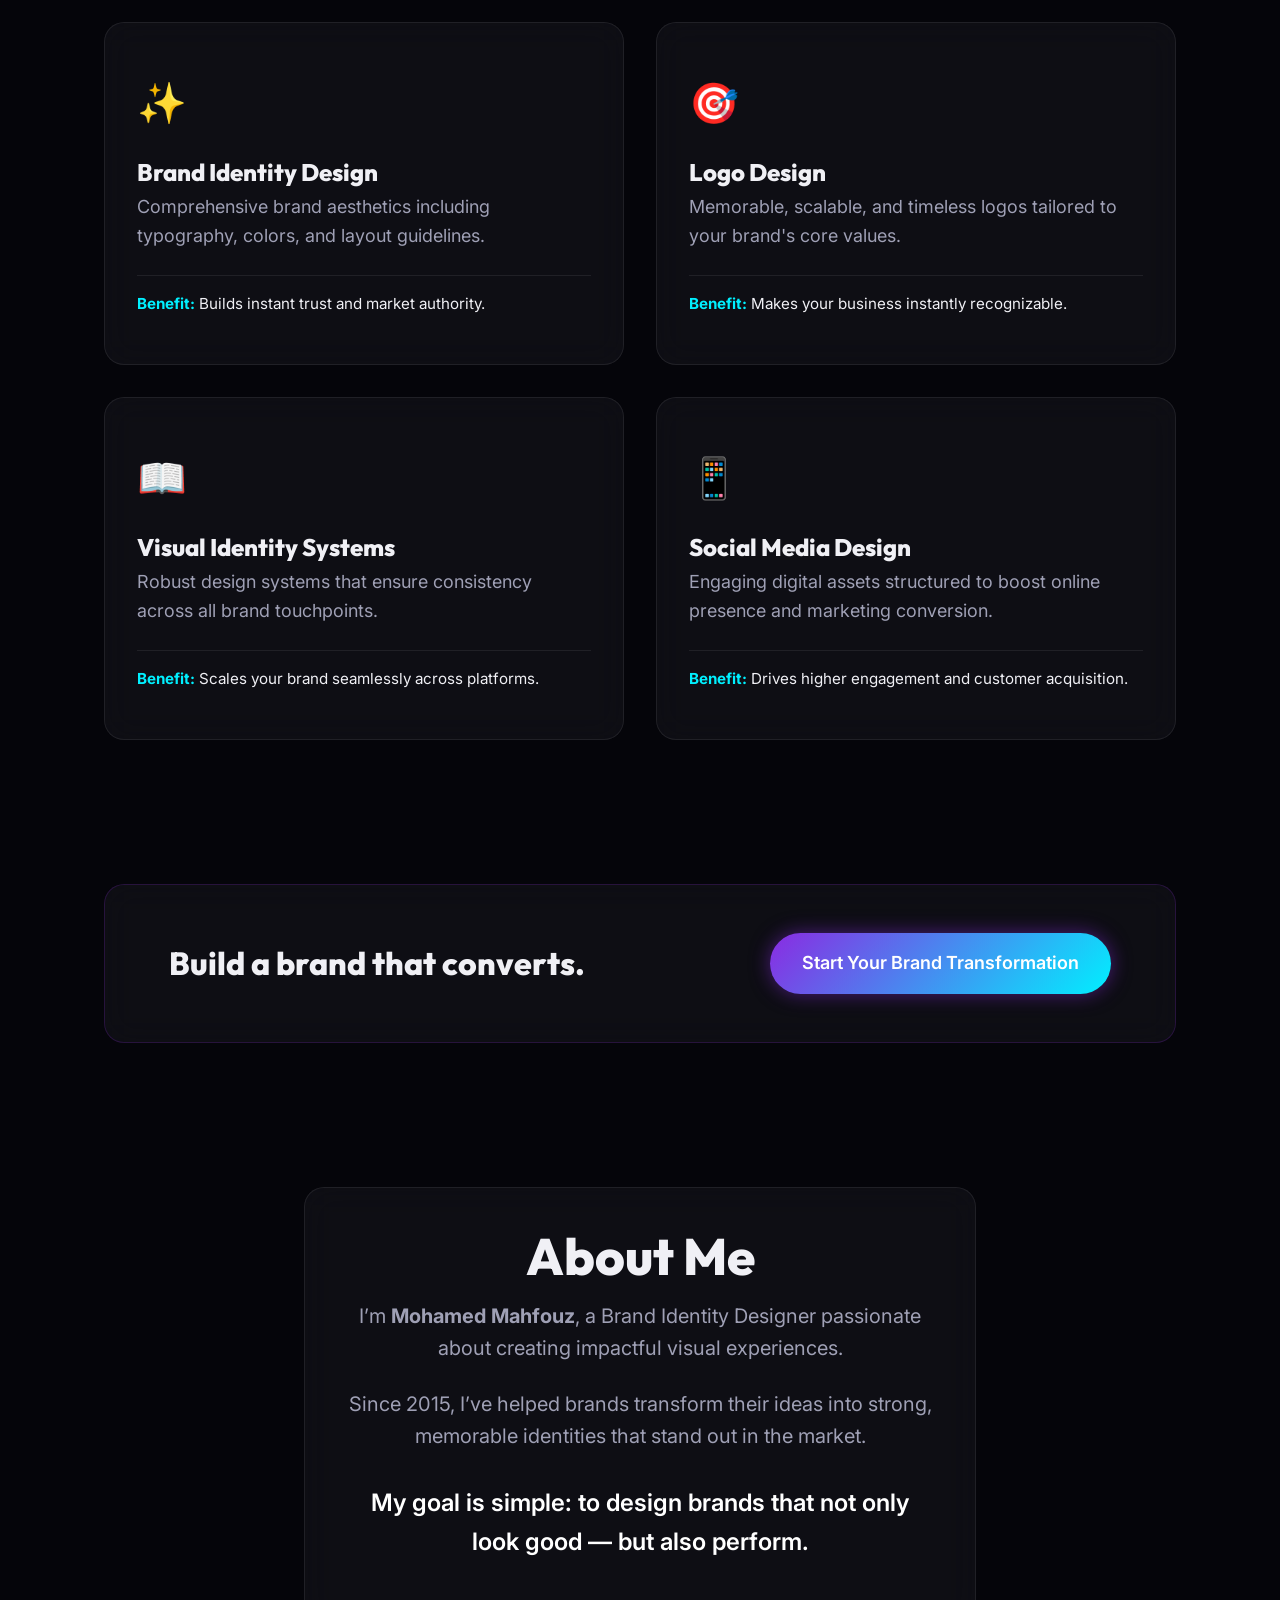
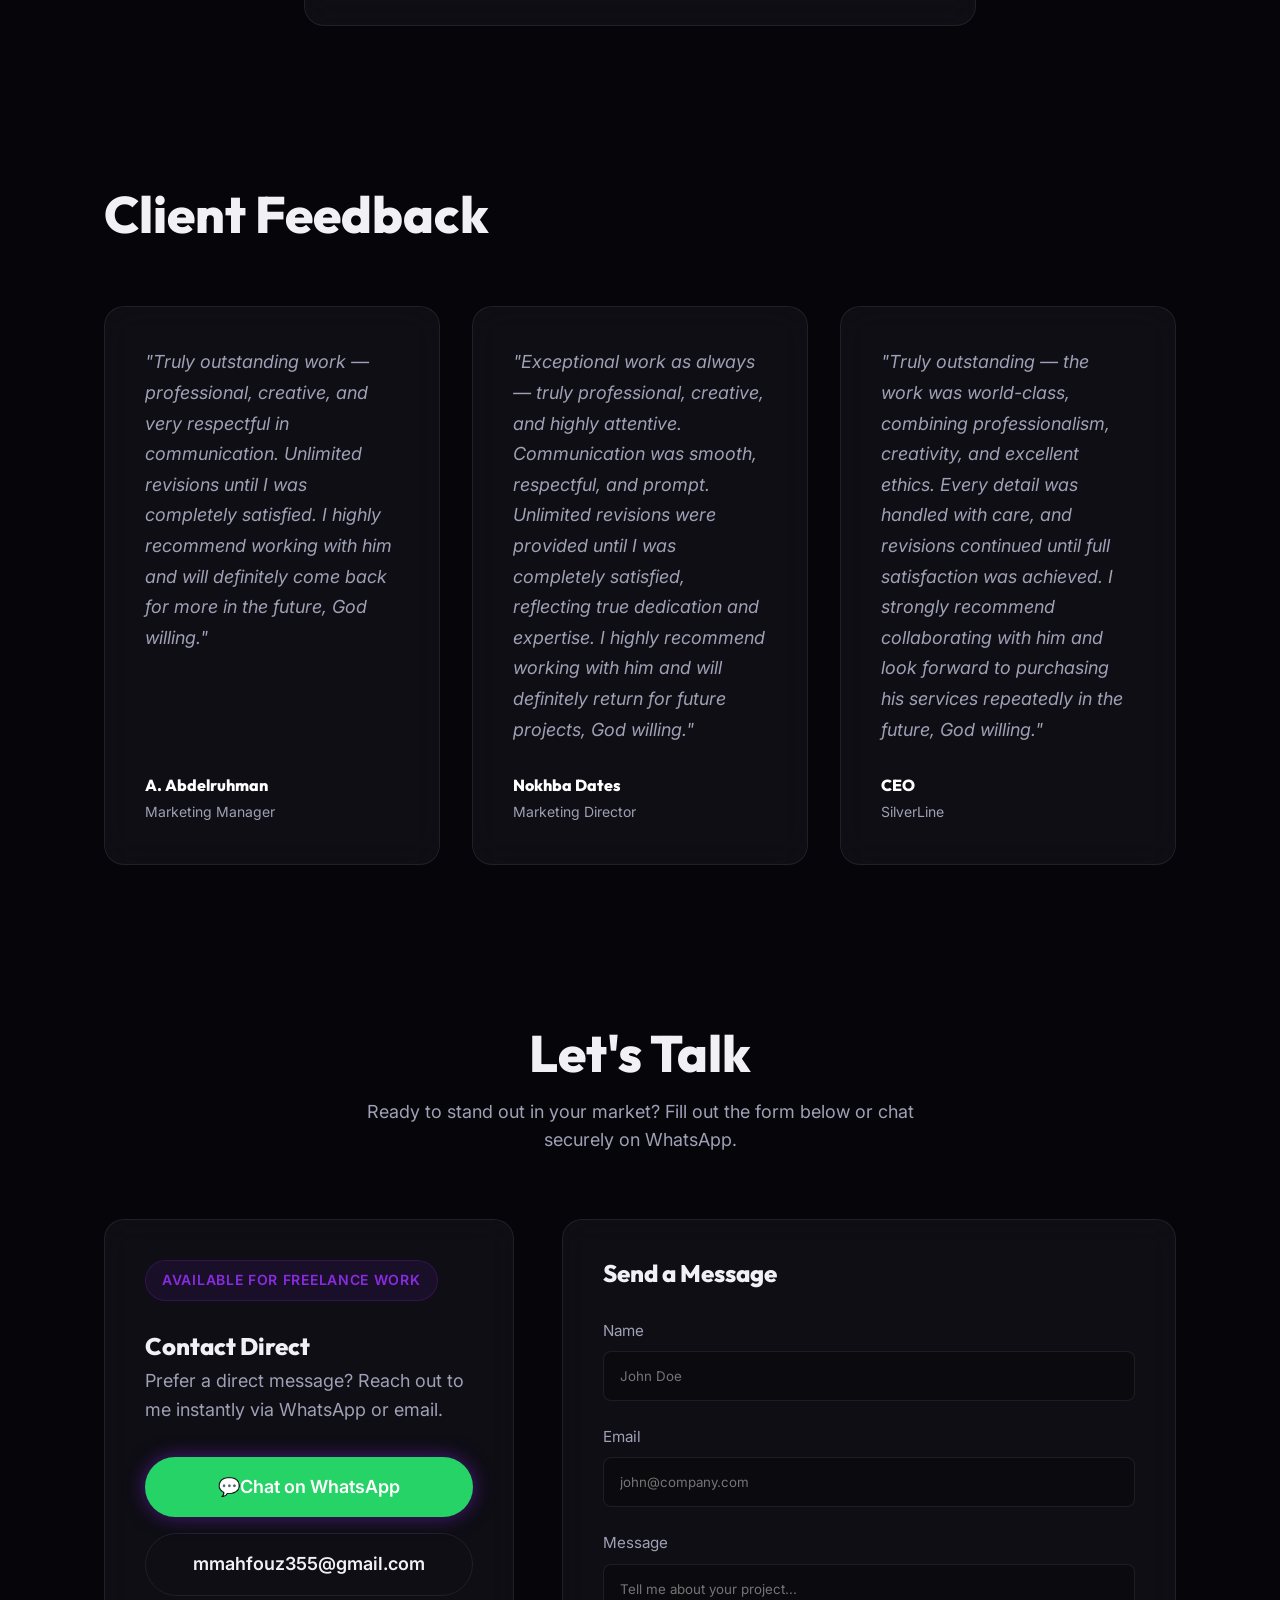
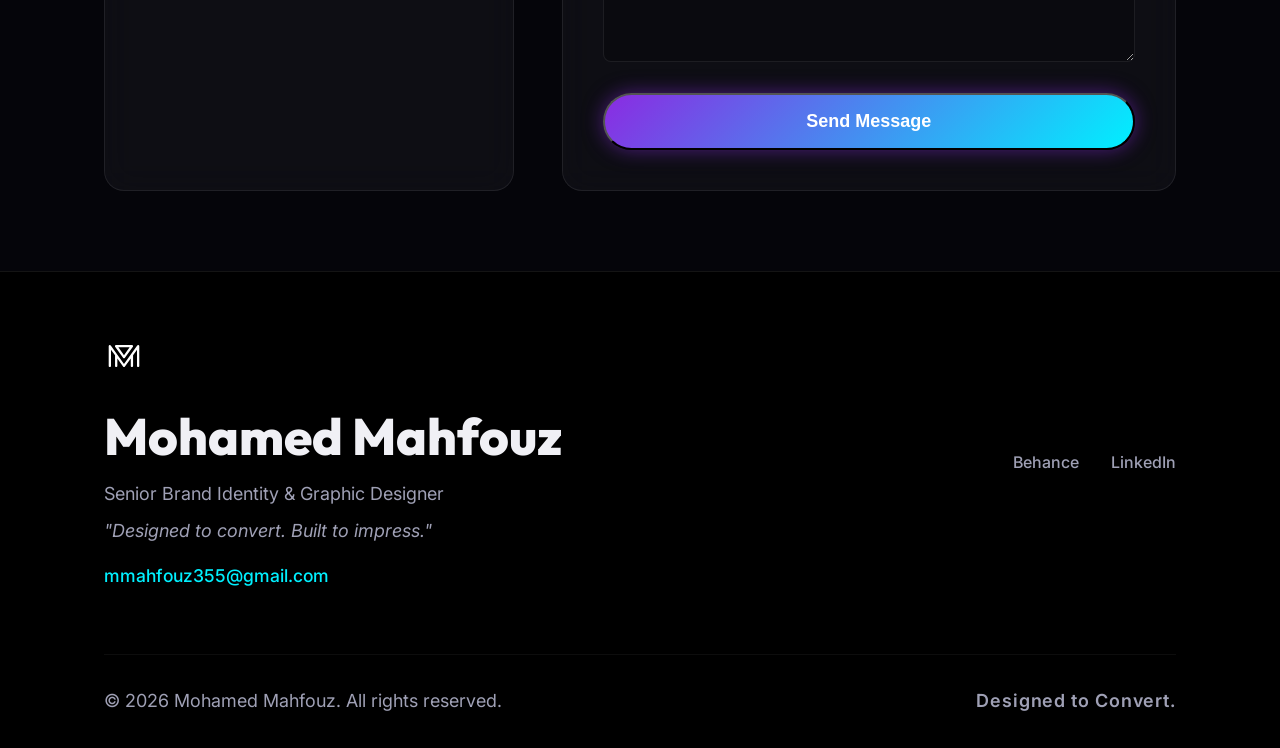
==== commit f2366444: "Add files via upload" ====
--- a/index.html
+++ b/index.html
@@ -37,6 +37,9 @@
                 <li><a href="#about">About</a></li>
                 <li><a href="#contact" class="nav-cta">Contact</a></li>
             </ul>
+            <button class="mobile-nav-toggle" id="mobile-toggle" aria-label="Toggle Navigation">
+                <span>☰</span>
+            </button>
         </div>
     </nav>
 
@@ -49,7 +52,7 @@
                 <p class="fade-in-up delay-2">Helping ambitious businesses transform ideas into powerful,
                     revenue-generating visual brands since 2015.</p>
                 <div class="hero-buttons fade-in-up delay-3">
-                    <a href="#contact" class="btn btn-primary btn-glow">Start Your Brand Transformation</a>
+                    <a href="questionnaire.html" class="btn btn-primary btn-glow">Start Your Brand Transformation</a>
                     <a href="#work" class="btn btn-secondary">View My Work</a>
                 </div>
             </div>
@@ -102,7 +105,7 @@
                     <!-- Project 2 -->
                     <a href="nokhba-taste-dates.html" class="project-card glass-card hover-glow">
                         <div class="project-image">
-                            <img src="assets/img/portfolio/nokhba/hero.jpg" alt="Nokhba Taste Dates Identity">
+                            <img src="assets/img/portfolio/nokhba/brand-5.jpg" alt="Nokhba Taste Dates Identity">
                             <span class="overlay-text">View Case Study</span>
                         </div>
                         <div class="project-info">
@@ -156,7 +159,7 @@
             <div class="container">
                 <div class="cta-banner-content glass-card hover-glow">
                     <h2>Ready to elevate your brand?</h2>
-                    <a href="#contact" class="btn btn-primary btn-glow">Start Your Brand Transformation</a>
+                    <a href="questionnaire.html" class="btn btn-primary btn-glow">Start Your Brand Transformation</a>
                 </div>
             </div>
         </section>
@@ -202,7 +205,7 @@
             <div class="container">
                 <div class="cta-banner-content glass-card hover-glow">
                     <h2>Build a brand that converts.</h2>
-                    <a href="#contact" class="btn btn-primary btn-glow">Start Your Brand Transformation</a>
+                    <a href="questionnaire.html" class="btn btn-primary btn-glow">Start Your Brand Transformation</a>
                 </div>
             </div>
         </section>
--- a/styles.css
+++ b/styles.css
@@ -835,6 +835,248 @@
     }
 }
 
+/* Questionnaire Page Styles */
+.questionnaire-section {
+    padding: 6rem 0;
+}
+
+.questionnaire-form {
+    max-width: 900px;
+    margin: 0 auto;
+    padding: 4rem;
+}
+
+.form-section {
+    margin-bottom: 4rem;
+    padding-bottom: 3rem;
+    border-bottom: 1px solid rgba(255, 255, 255, 0.05);
+}
+
+.form-section:last-of-type {
+    border-bottom: none;
+    margin-bottom: 2rem;
+}
+
+.section-title {
+    margin-bottom: 2.5rem;
+    color: var(--accent-blue);
+    font-size: 1.5rem;
+}
+
+.form-grid {
+    display: grid;
+    grid-template-columns: 1fr 1fr;
+    gap: 2rem;
+}
+
+.form-group select {
+    width: 100%;
+    padding: 1rem;
+    background: rgba(0, 0, 0, 0.2);
+    border: 1px solid var(--surface-border);
+    border-radius: 8px;
+    color: #fff;
+    font-family: inherit;
+    cursor: pointer;
+    appearance: none;
+    background-image: url("data:image/svg+xml,%3Csvg xmlns='http://www.w3.org/2000/svg' width='24' height='24' viewBox='0 0 24 24' fill='none' stroke='white' stroke-width='2' stroke-linecap='round' stroke-linejoin='round'%3E%3Cpolyline points='6 9 12 15 18 9'%3E%3C/polyline%3E%3C/svg%3E");
+    background-repeat: no-repeat;
+    background-position: right 1rem center;
+    background-size: 1em;
+}
+
+.form-group select:focus {
+    outline: none;
+    border-color: var(--accent-blue);
+    background-color: rgba(0, 0, 0, 0.4);
+}
+
+/* Custom Checkbox */
+.checkbox-group {
+    display: grid;
+    grid-template-columns: 1fr 1fr;
+    gap: 1rem;
+    margin-top: 0.5rem;
+}
+
+.checkbox-container {
+    display: block;
+    position: relative;
+    padding-left: 35px;
+    margin-bottom: 12px;
+    cursor: pointer;
+    font-size: 1rem;
+    user-select: none;
+    color: var(--text-secondary);
+}
+
+.checkbox-container input {
+    position: absolute;
+    opacity: 0;
+    cursor: pointer;
+    height: 0;
+    width: 0;
+}
+
+.checkmark {
+    position: absolute;
+    top: 0;
+    left: 0;
+    height: 22px;
+    width: 22px;
+    background-color: rgba(0, 0, 0, 0.3);
+    border: 1px solid var(--surface-border);
+    border-radius: 4px;
+}
+
+.checkbox-container:hover input~.checkmark {
+    background-color: rgba(138, 43, 226, 0.2);
+}
+
+.checkbox-container input:checked~.checkmark {
+    background-color: var(--accent-purple);
+    border-color: var(--accent-purple);
+}
+
+.checkmark:after {
+    content: "";
+    position: absolute;
+    display: none;
+}
+
+.checkbox-container input:checked~.checkmark:after {
+    display: block;
+}
+
+.checkbox-container .checkmark:after {
+    left: 7px;
+    top: 3px;
+    width: 5px;
+    height: 10px;
+    border: solid white;
+    border-width: 0 2px 2px 0;
+    transform: rotate(45deg);
+}
+
+/* Custom Radio */
+.radio-group {
+    display: flex;
+    gap: 3rem;
+    margin-top: 0.5rem;
+}
+
+.radio-container {
+    display: block;
+    position: relative;
+    padding-left: 32px;
+    cursor: pointer;
+    font-size: 1rem;
+    color: var(--text-secondary);
+}
+
+.radio-container input {
+    position: absolute;
+    opacity: 0;
+    cursor: pointer;
+}
+
+.radio-mark {
+    position: absolute;
+    top: 0;
+    left: 0;
+    height: 22px;
+    width: 22px;
+    background-color: rgba(0, 0, 0, 0.3);
+    border: 1px solid var(--surface-border);
+    border-radius: 50%;
+}
+
+.radio-container:hover input~.radio-mark {
+    background-color: rgba(138, 43, 226, 0.2);
+}
+
+.radio-container input:checked~.radio-mark {
+    background-color: var(--accent-blue);
+    border-color: var(--accent-blue);
+}
+
+.radio-mark:after {
+    content: "";
+    position: absolute;
+    display: none;
+}
+
+.radio-container input:checked~.radio-mark:after {
+    display: block;
+}
+
+.radio-container .radio-mark:after {
+    top: 6px;
+    left: 6px;
+    width: 8px;
+    height: 8px;
+    border-radius: 50%;
+    background: white;
+}
+
+/* File Upload */
+.file-upload {
+    position: relative;
+    padding: 2.5rem;
+    border: 2px dashed var(--surface-border);
+    border-radius: 12px;
+    text-align: center;
+    transition: var(--transition);
+    cursor: pointer;
+}
+
+.file-upload:hover {
+    border-color: var(--accent-blue);
+    background: rgba(0, 240, 255, 0.02);
+}
+
+.file-upload input {
+    position: absolute;
+    inset: 0;
+    opacity: 0;
+    cursor: pointer;
+}
+
+.btn-large {
+    padding: 1.25rem 3rem;
+    font-size: 1.125rem;
+}
+
+.submit-container {
+    text-align: center;
+    margin-top: 2rem;
+}
+
+.form-note {
+    margin-top: 1.5rem;
+    font-size: 0.9rem;
+    opacity: 0.7;
+}
+
+@media (max-width: 768px) {
+    .questionnaire-form {
+        padding: 2rem;
+    }
+
+    .form-grid {
+        grid-template-columns: 1fr;
+        gap: 1rem;
+    }
+
+    .checkbox-group {
+        grid-template-columns: 1fr;
+    }
+
+    .stat-item h3 {
+        font-size: 2.5rem;
+    }
+}
+
 /* Footer */
 .footer {
     padding: 4rem 0 2rem;
@@ -929,12 +1171,18 @@
     transform: translateY(0);
 }
 
-/* Responsive */
+.mobile-nav-toggle {
+    display: none;
+}
+
+/* Responsive Update */
 @media (max-width: 768px) {
-    .glow-orb {
-        filter: blur(80px);
-        opacity: 0.2;
-        animation: none;
+    :root {
+        --section-padding: 4rem;
+    }
+
+    .container {
+        padding: 0 6%;
     }
 
     h1 {
@@ -942,40 +1190,98 @@
     }
 
     h2 {
-        font-size: 2rem;
+        font-size: 1.85rem;
+    }
+
+    .glass-card {
+        padding: 1.5rem;
+    }
+
+    /* Mobile Navigation */
+    .mobile-nav-toggle {
+        display: block;
+        background: none;
+        border: none;
+        color: var(--text-primary);
+        font-size: 1.5rem;
+        cursor: pointer;
+        z-index: 1001;
     }
 
     .nav-links {
-        display: none;
-    }
-
-    .stats-grid {
-        grid-template-columns: 1fr;
+        position: fixed;
+        top: 0;
+        right: -100%;
+        width: 80%;
+        height: 100vh;
+        background: rgba(5, 5, 10, 0.95);
+        backdrop-filter: blur(20px);
+        display: flex;
+        flex-direction: column;
+        align-items: center;
+        justify-content: center;
+        gap: 2rem;
+        transition: 0.4s cubic-bezier(0.25, 0.8, 0.25, 1);
+        z-index: 1000;
+        border-left: 1px solid var(--surface-border);
+    }
+
+    .nav-links.active {
+        right: 0;
+    }
+
+    .nav-links li {
+        margin: 0;
+    }
+
+    .nav-links a {
+        font-size: 1.5rem;
+        font-family: var(--font-heading);
+    }
+
+    /* Grid Stacking */
+    .stats-grid,
+    .portfolio-grid,
+    .services-grid,
+    .gallery-grid,
+    .contact-grid {
+        grid-template-columns: 1fr !important;
+        gap: 1.5rem;
     }
 
     .hero-buttons {
         flex-direction: column;
-    }
-
-    .portfolio-grid {
-        grid-template-columns: 1fr;
-    }
-
-    .services-grid {
-        grid-template-columns: 1fr;
-    }
-
-    .gallery-grid {
-        grid-template-columns: 1fr;
-    }
-
-    .span-wide {
-        grid-column: 1 / -1;
+        width: 100%;
+    }
+
+    .hero-buttons .btn {
+        width: 100%;
+        text-align: center;
+    }
+
+    /* Case Studies */
+    .project-header {
+        padding-top: 100px;
+    }
+
+    .project-hero-img {
+        height: auto;
+        aspect-ratio: 16/9;
+        margin-bottom: 2rem;
+    }
+
+    .case-study-content {
+        padding: 3rem 0;
     }
 
     .footer-content {
         flex-direction: column;
         text-align: center;
+        gap: 3rem;
+    }
+
+    .footer-links {
+        justify-content: center;
     }
 
     .footer-bottom {
@@ -983,4 +1289,14 @@
         gap: 1rem;
         text-align: center;
     }
+}
+
+@media (max-width: 480px) {
+    h1 {
+        font-size: 2.1rem;
+    }
+
+    .project-image {
+        height: 250px;
+    }
 }
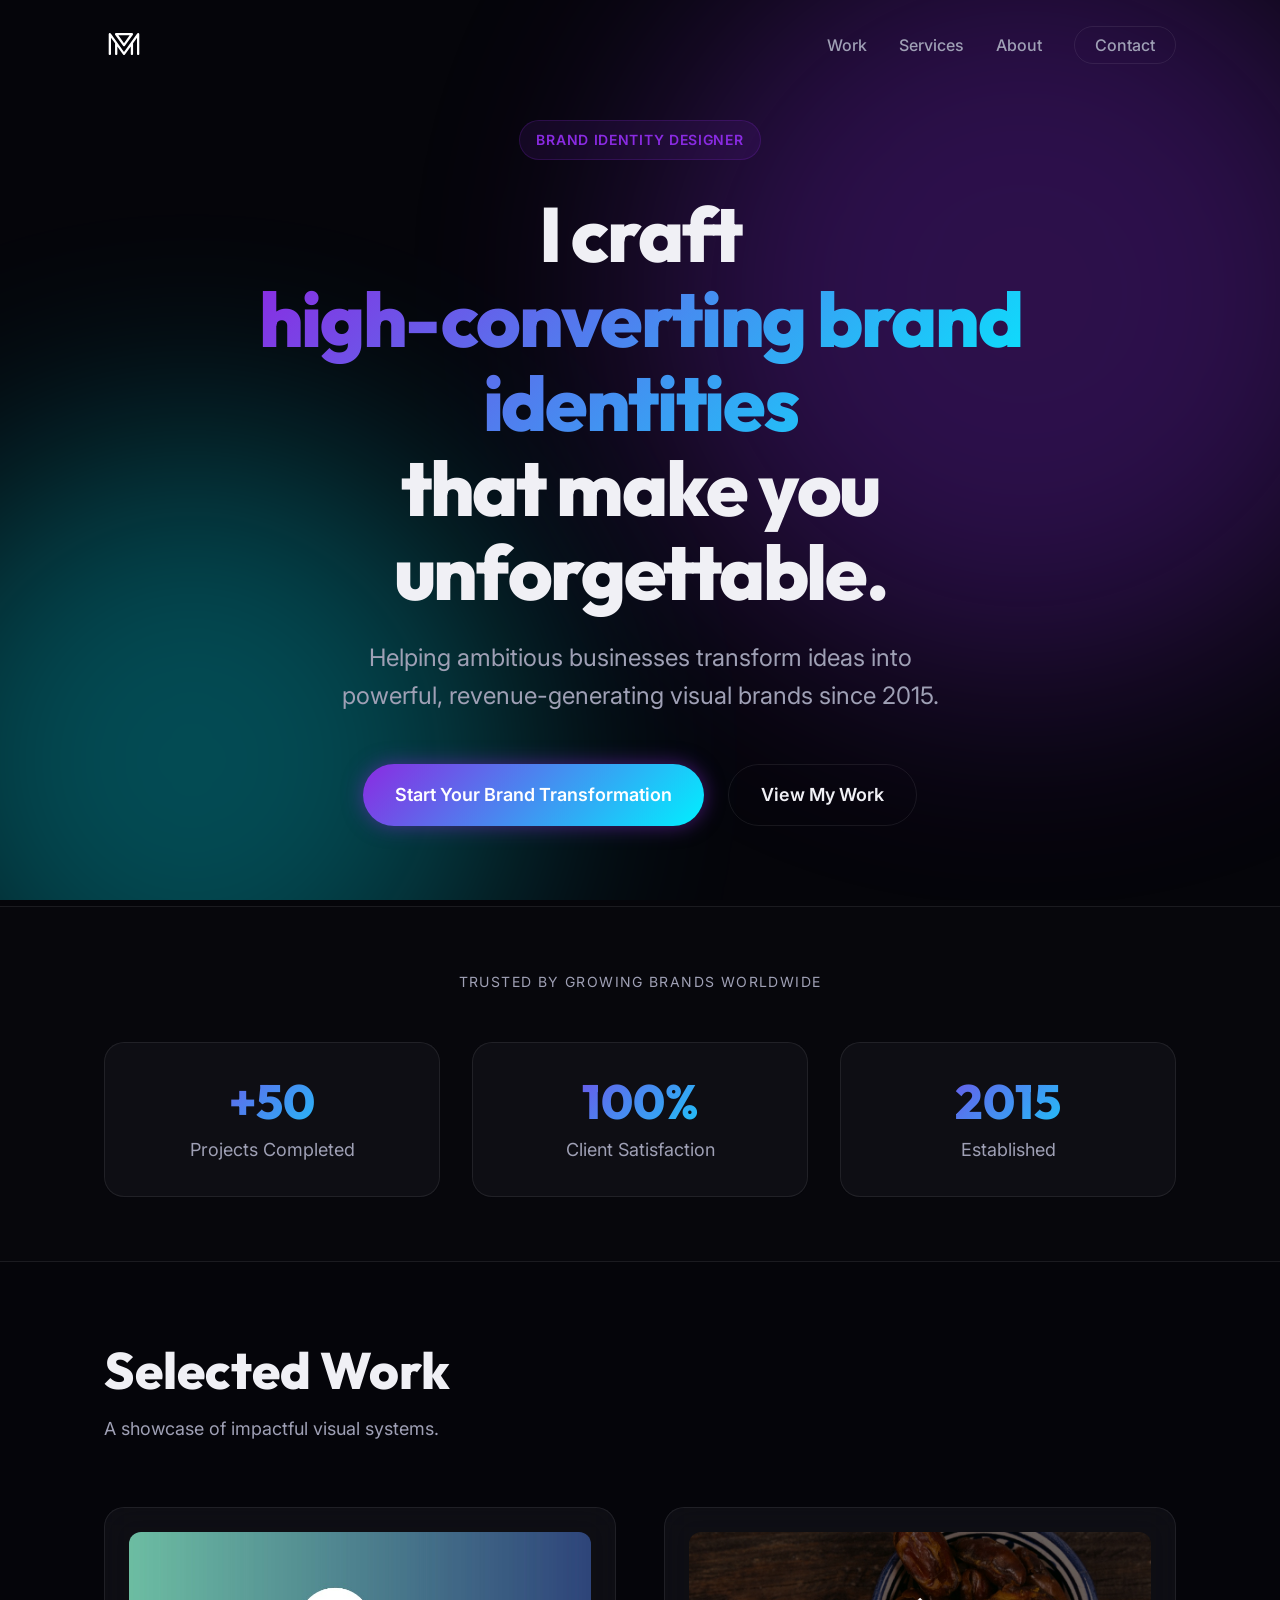
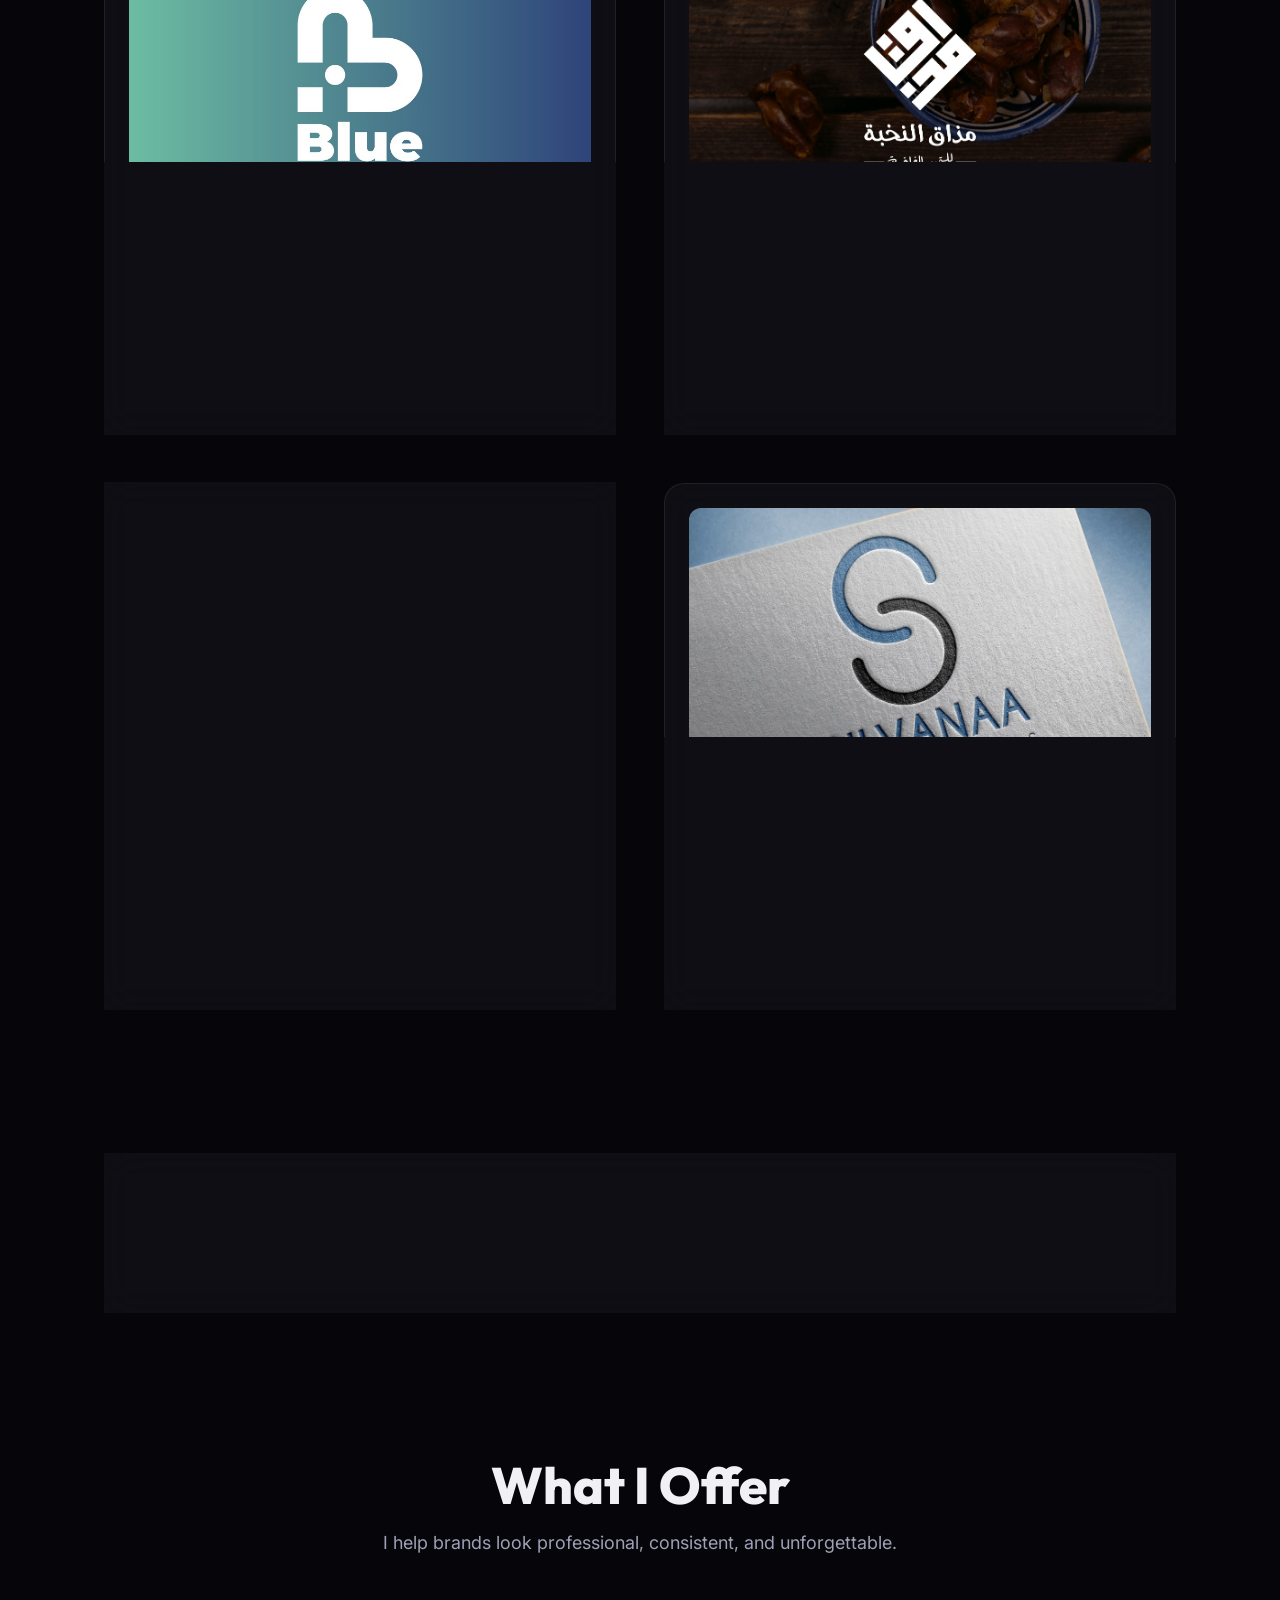
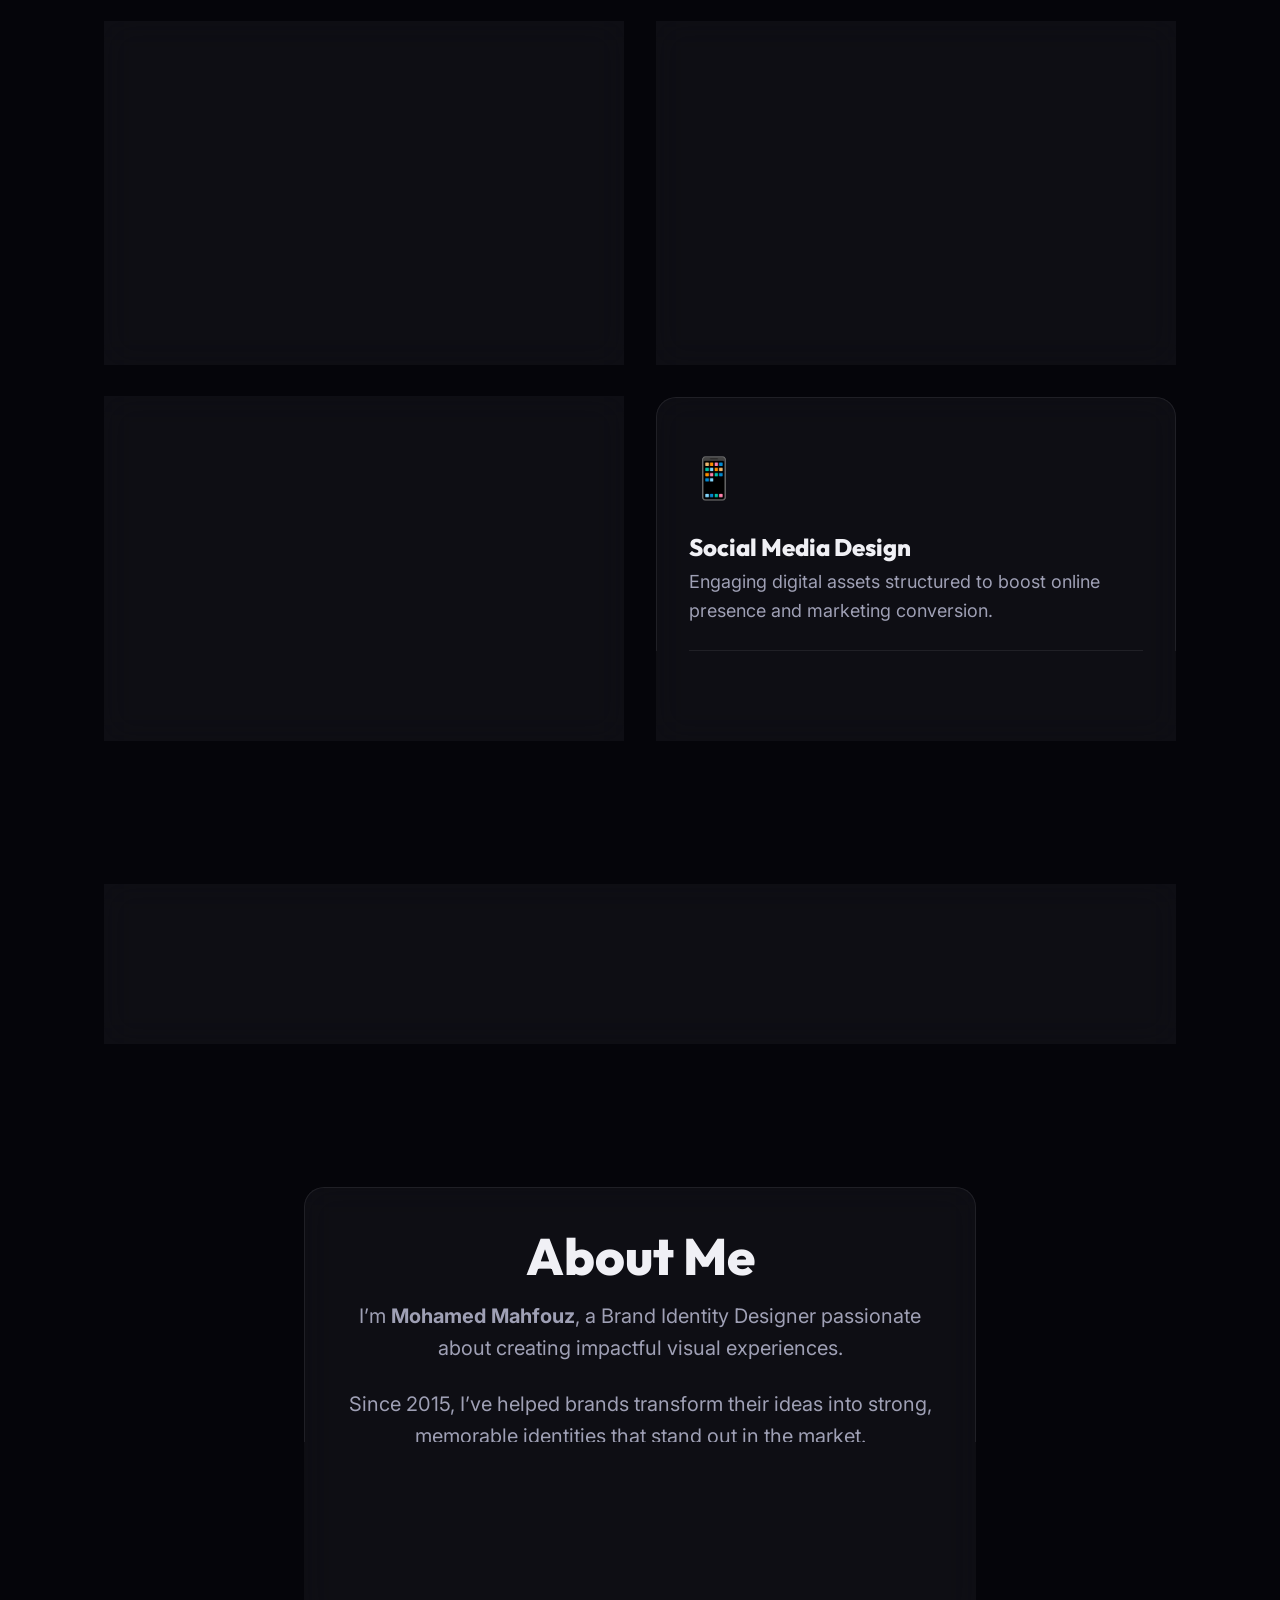
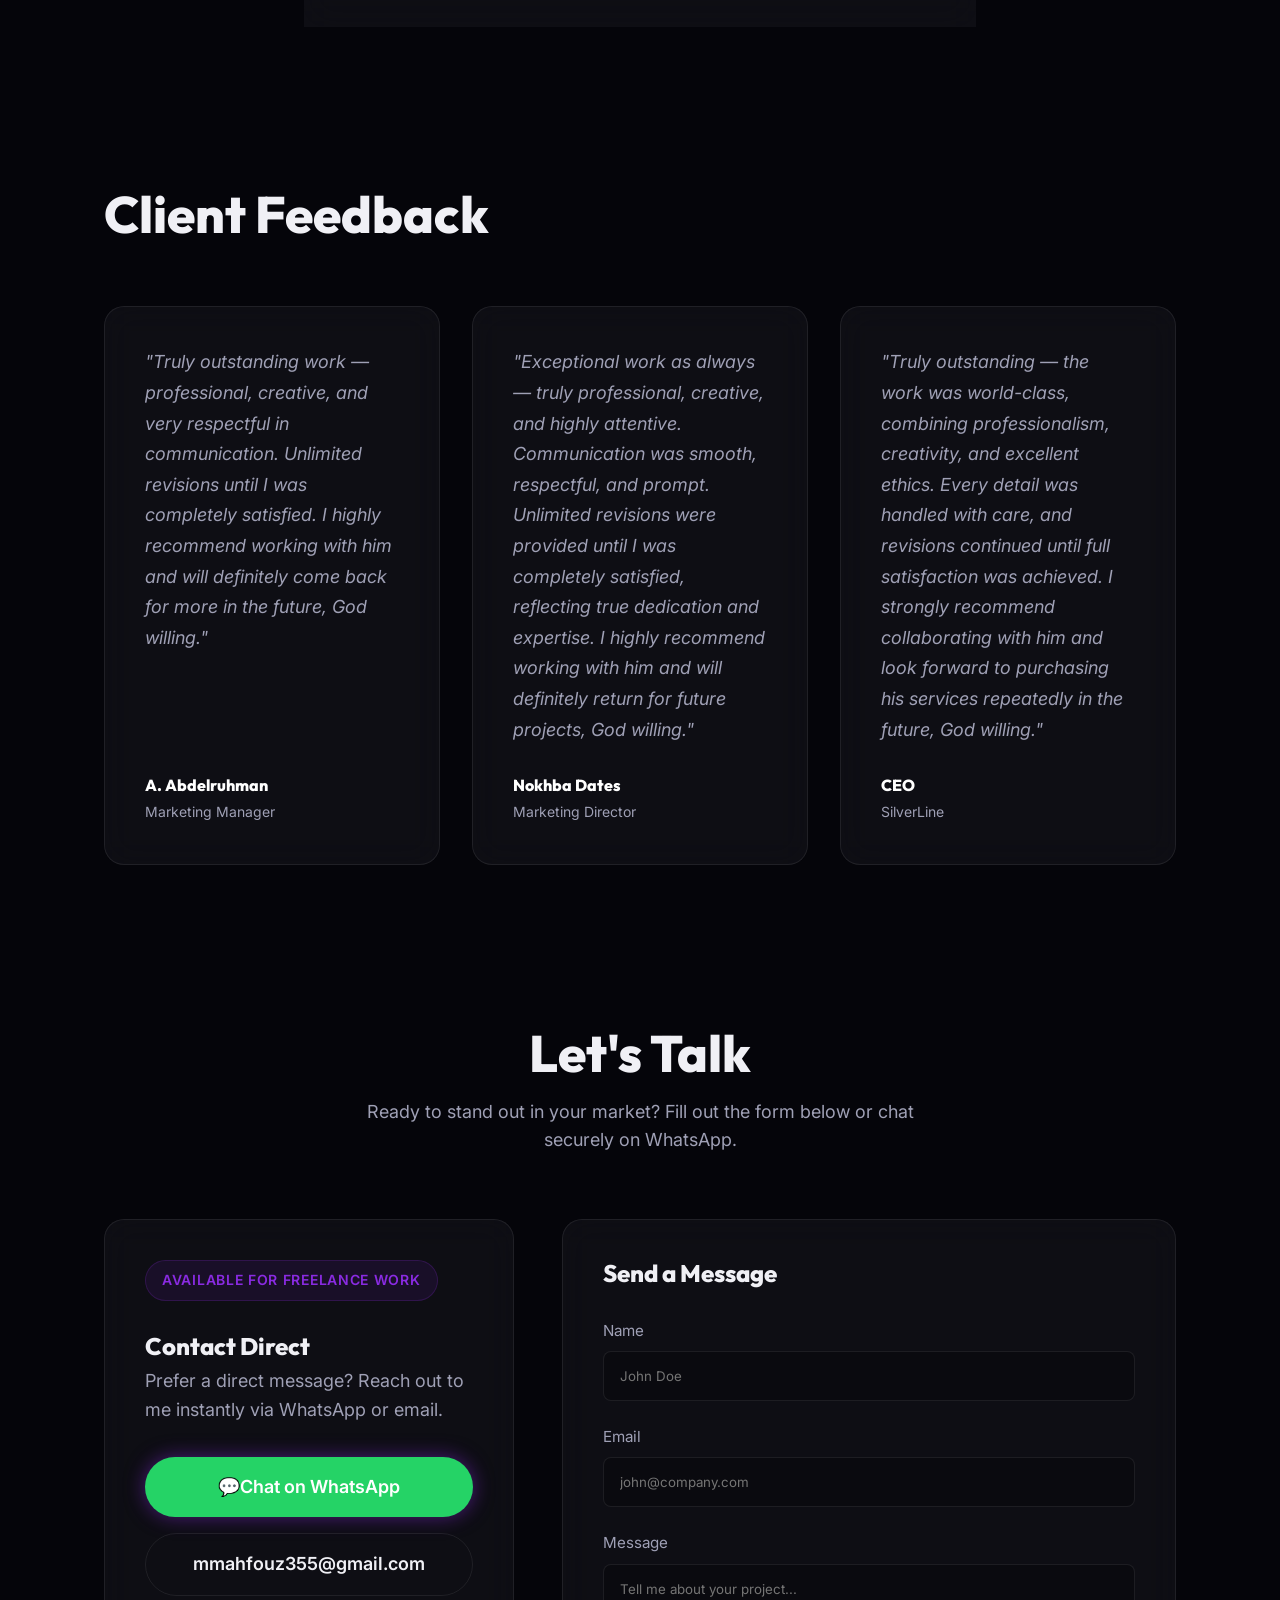
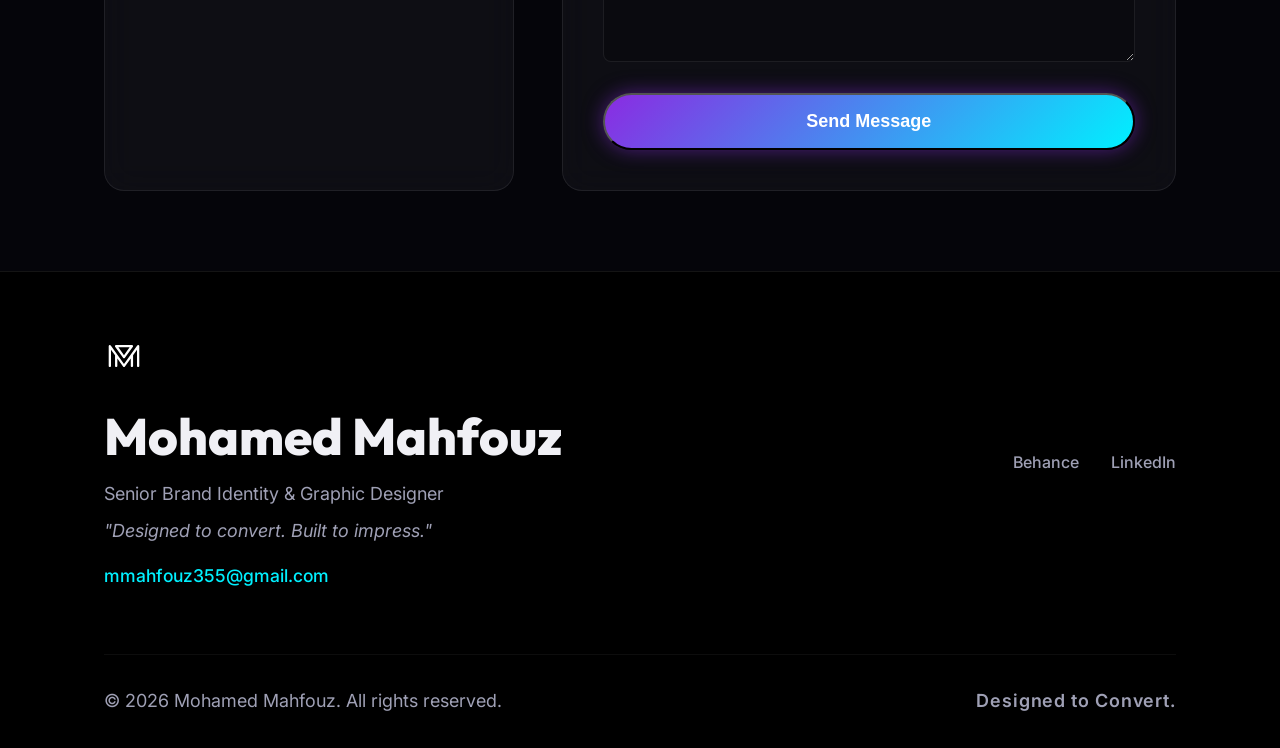
==== commit 678454ce: "Add files via upload" ====
--- a/index.html
+++ b/index.html
@@ -88,7 +88,7 @@
                     <!-- Project 1 -->
                     <a href="blue-medical-services.html" class="project-card glass-card hover-glow">
                         <div class="project-image">
-                            <img src="assets/img/portfolio/blue-medical/img-5.jpg" alt="Blue Medical Services Identity">
+                            <img src="assets/img/portfolio/blue-medical/img-4.jpg" alt="Blue Medical Services Identity">
                             <span class="overlay-text">View Case Study</span>
                         </div>
                         <div class="project-info">
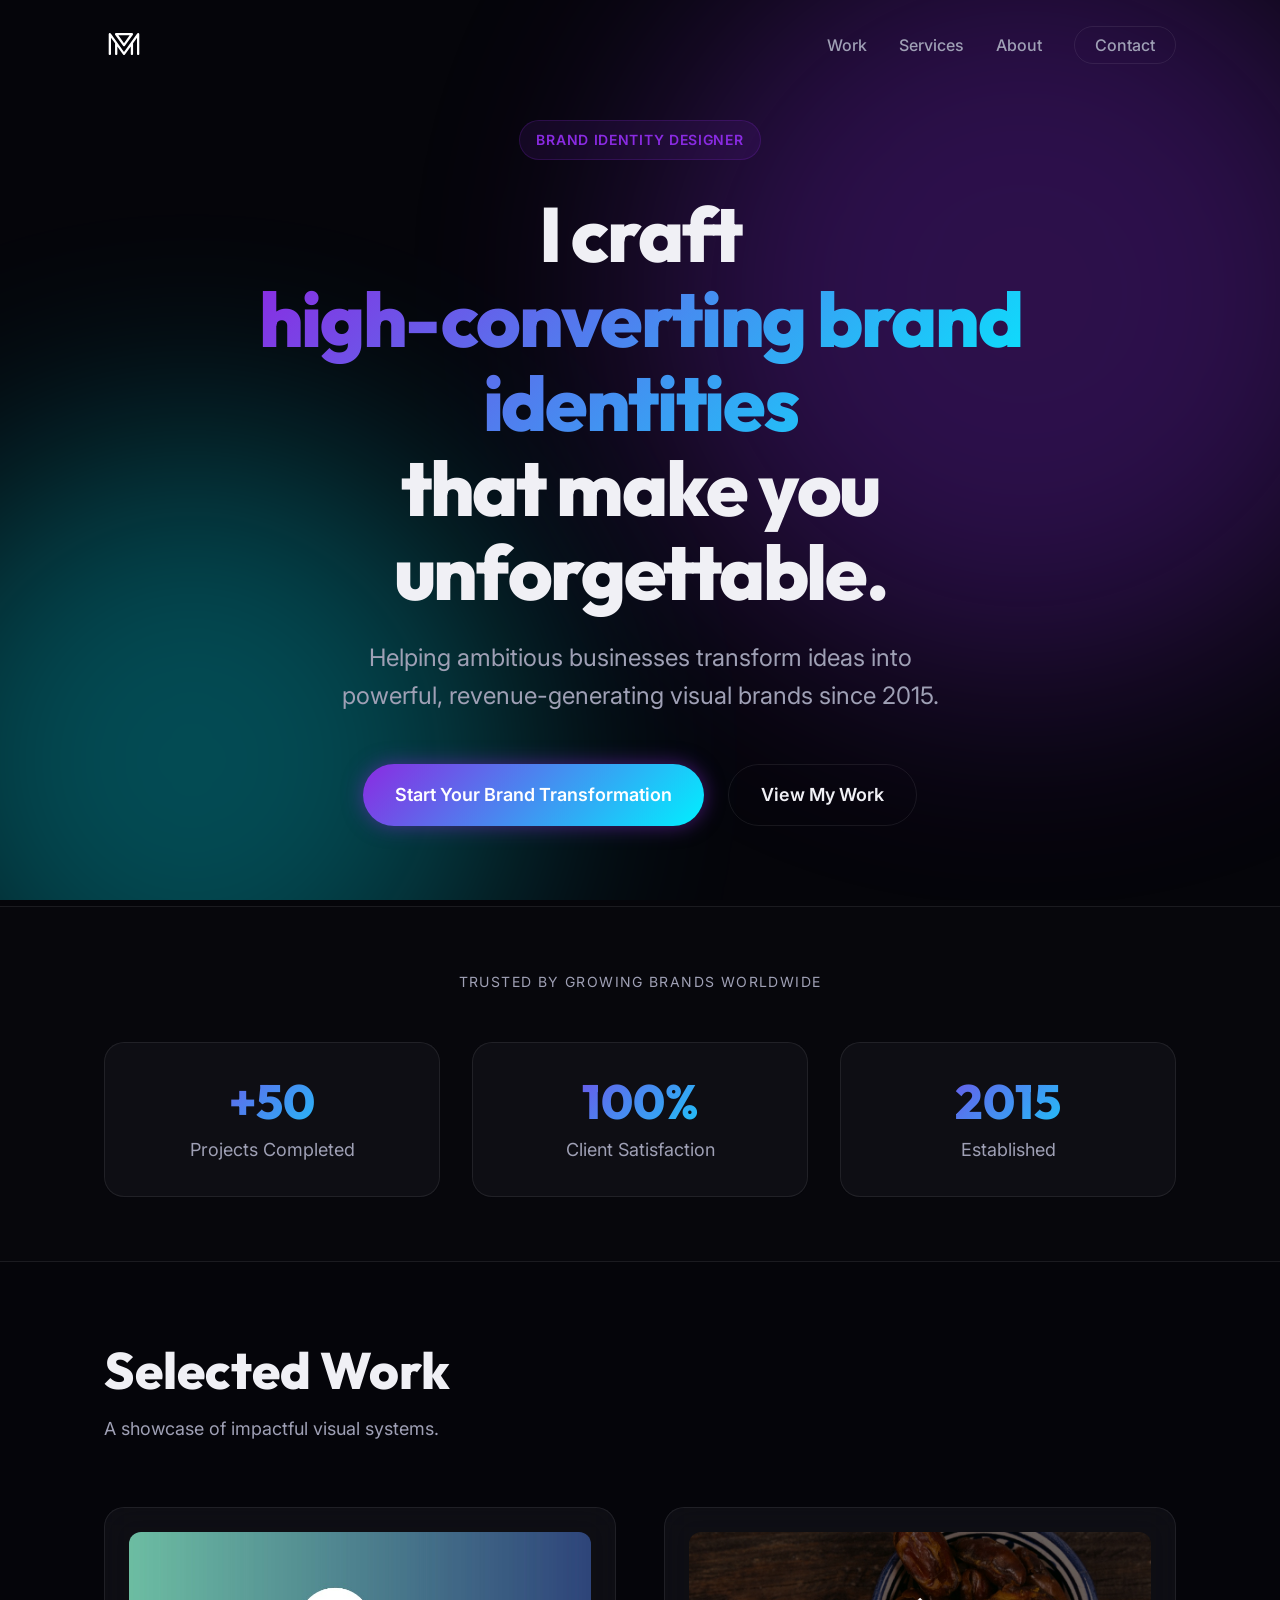
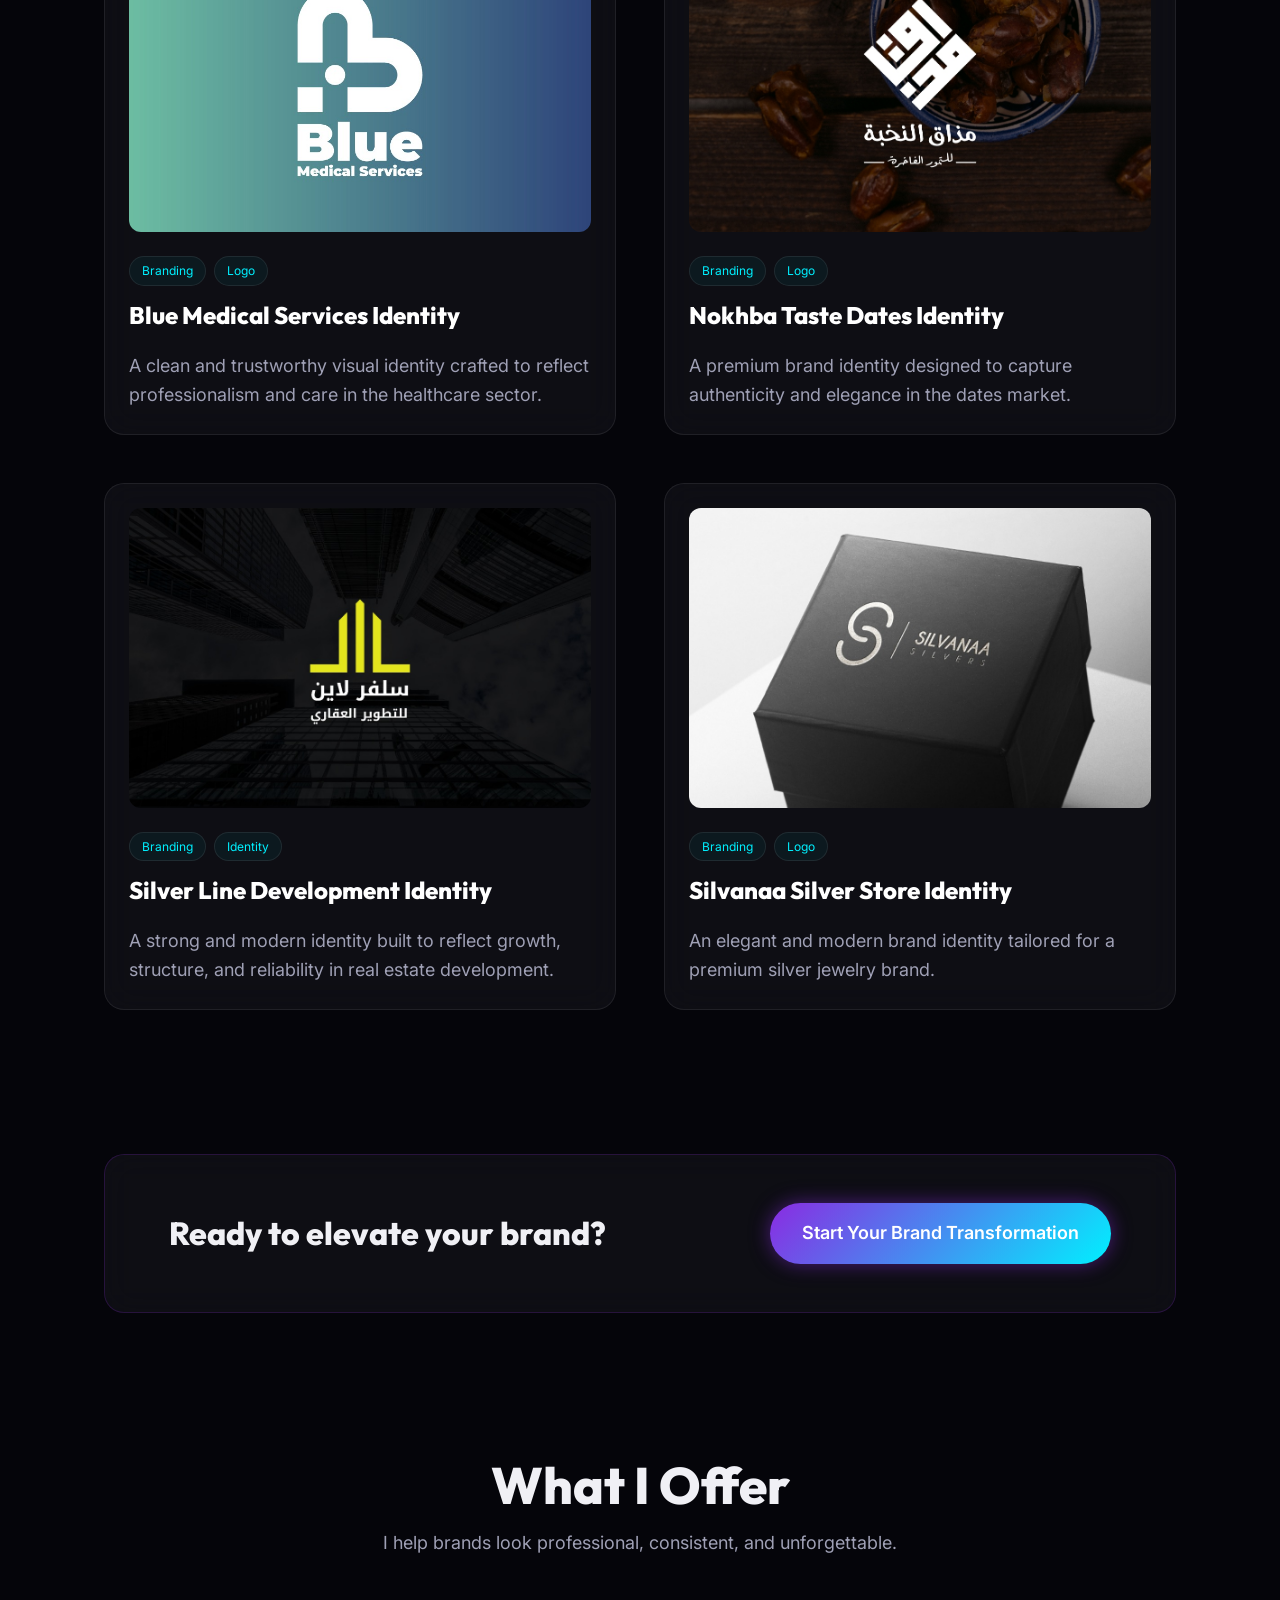
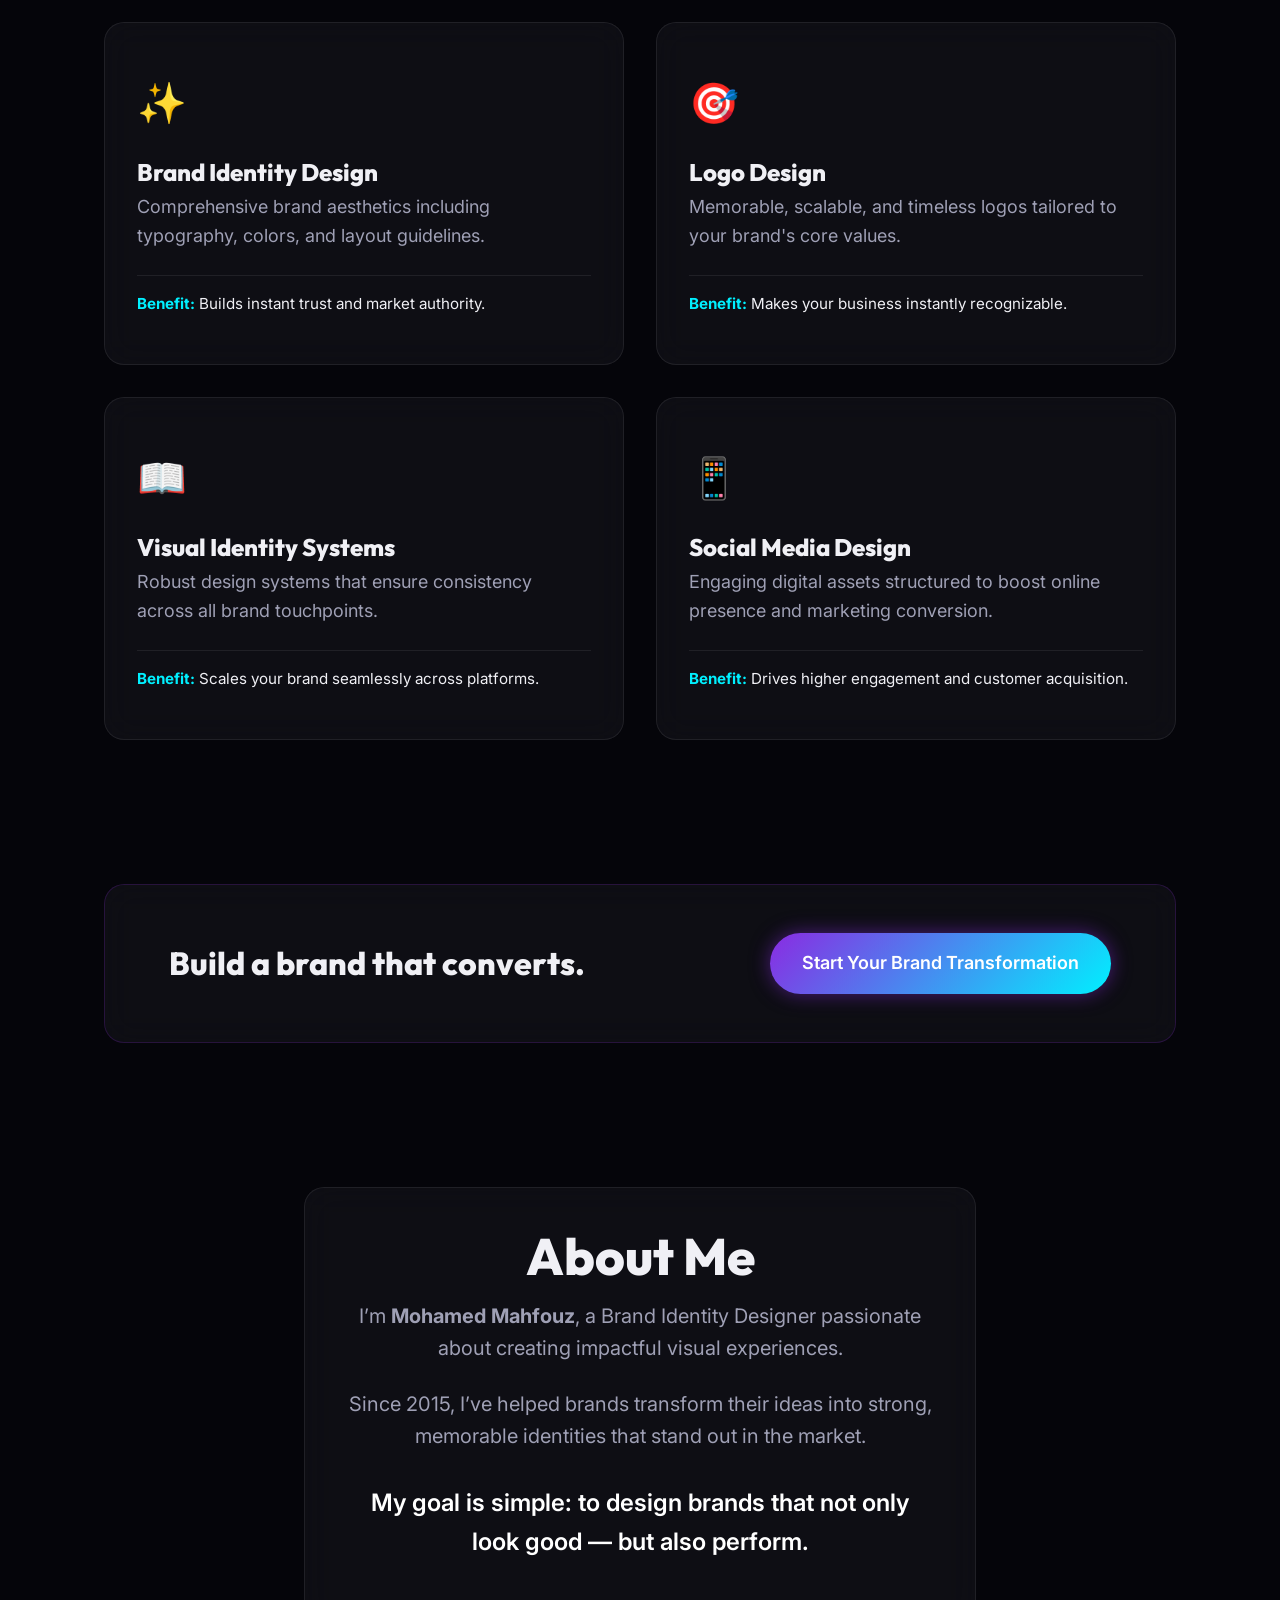
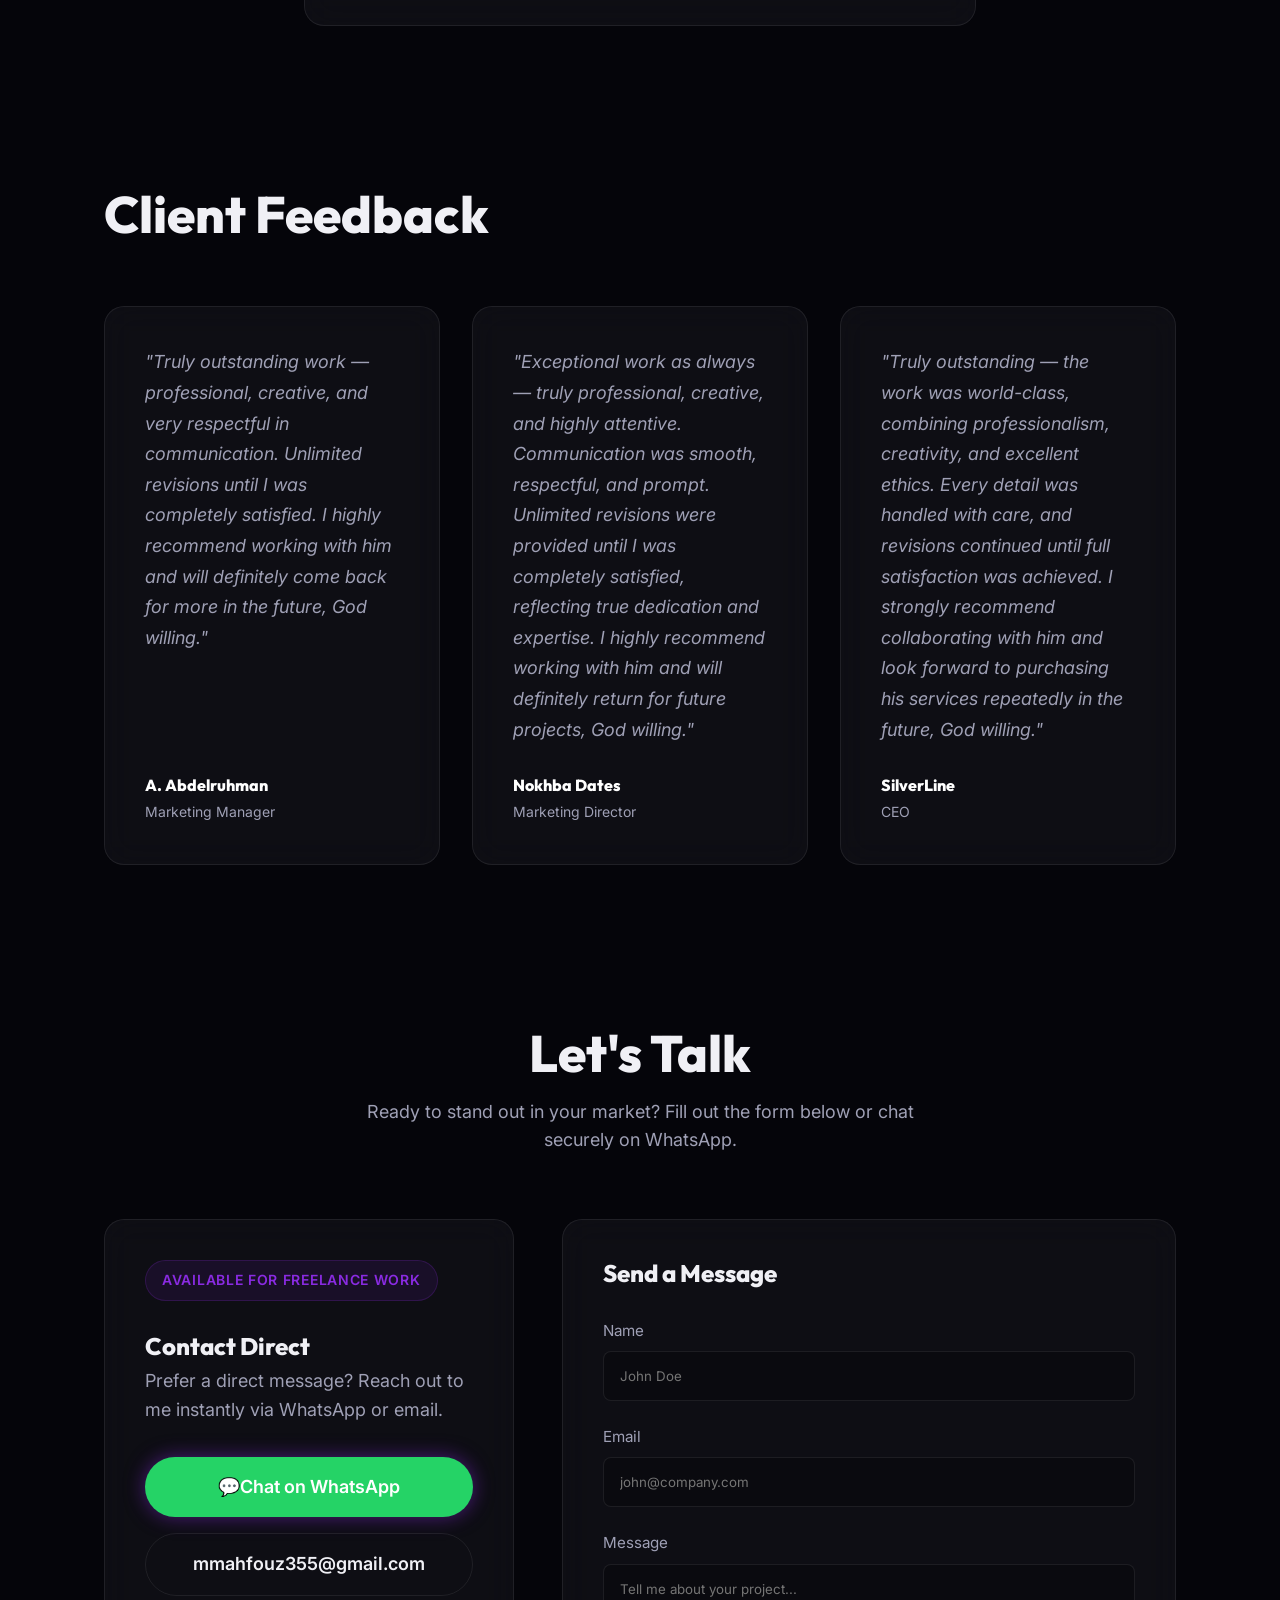
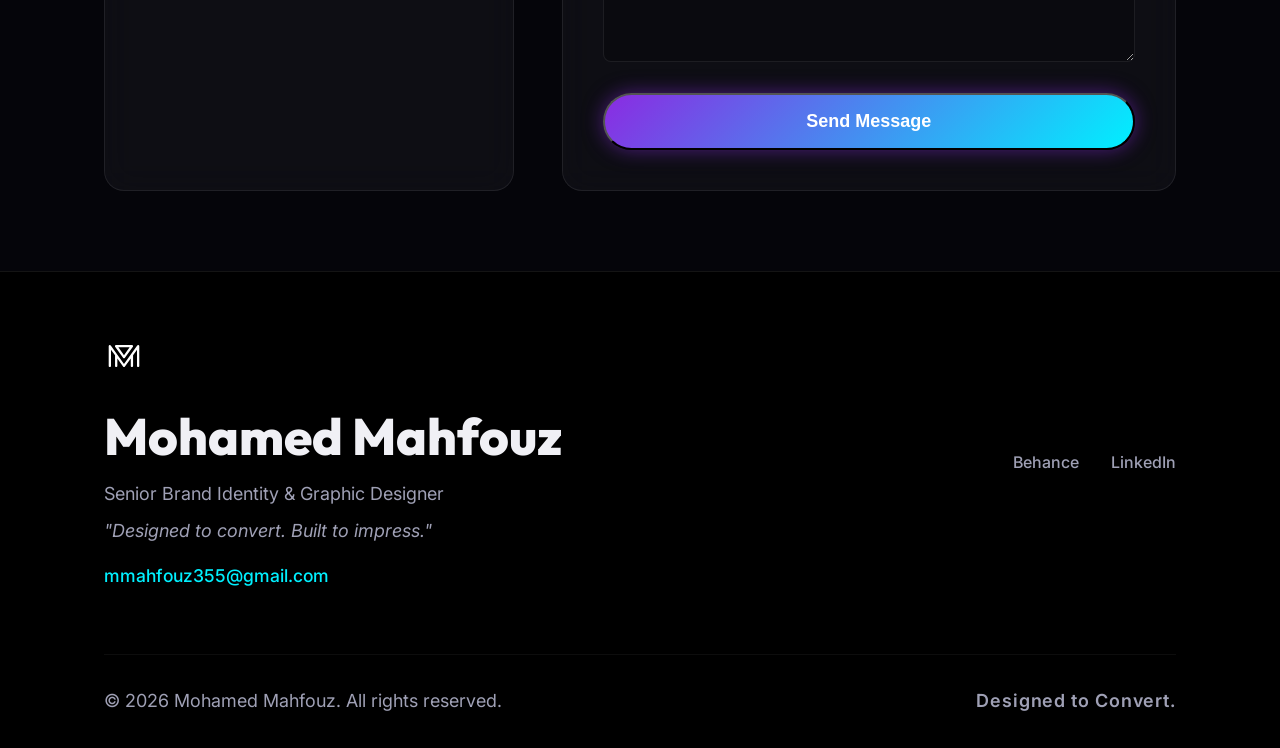
==== commit 3e310dfc: "Add files via upload" ====
--- a/index.html
+++ b/index.html
@@ -139,7 +139,7 @@
                     <!-- Project 4 -->
                     <a href="silvanaa-silver-store.html" class="project-card glass-card hover-glow">
                         <div class="project-image">
-                            <img src="assets/img/portfolio/silvanaa/hero.jpg" alt="Silvanaa Silver Store Identity">
+                            <img src="assets/img/portfolio/silvanaa/gallery-2.jpg" alt="Silvanaa Silver Store Identity">
                             <span class="overlay-text">View Case Study</span>
                         </div>
                         <div class="project-info">
@@ -255,8 +255,8 @@
                             satisfaction was achieved. I strongly recommend collaborating with him and look forward to
                             purchasing his services repeatedly in the future, God willing."</p>
                         <div class="client-info">
-                            <h4>CEO</h4>
-                            <span>SilverLine</span>
+                            <h4>SilverLine</h4>
+                            <span>CEO</span>
                         </div>
                     </div>
                 </div>
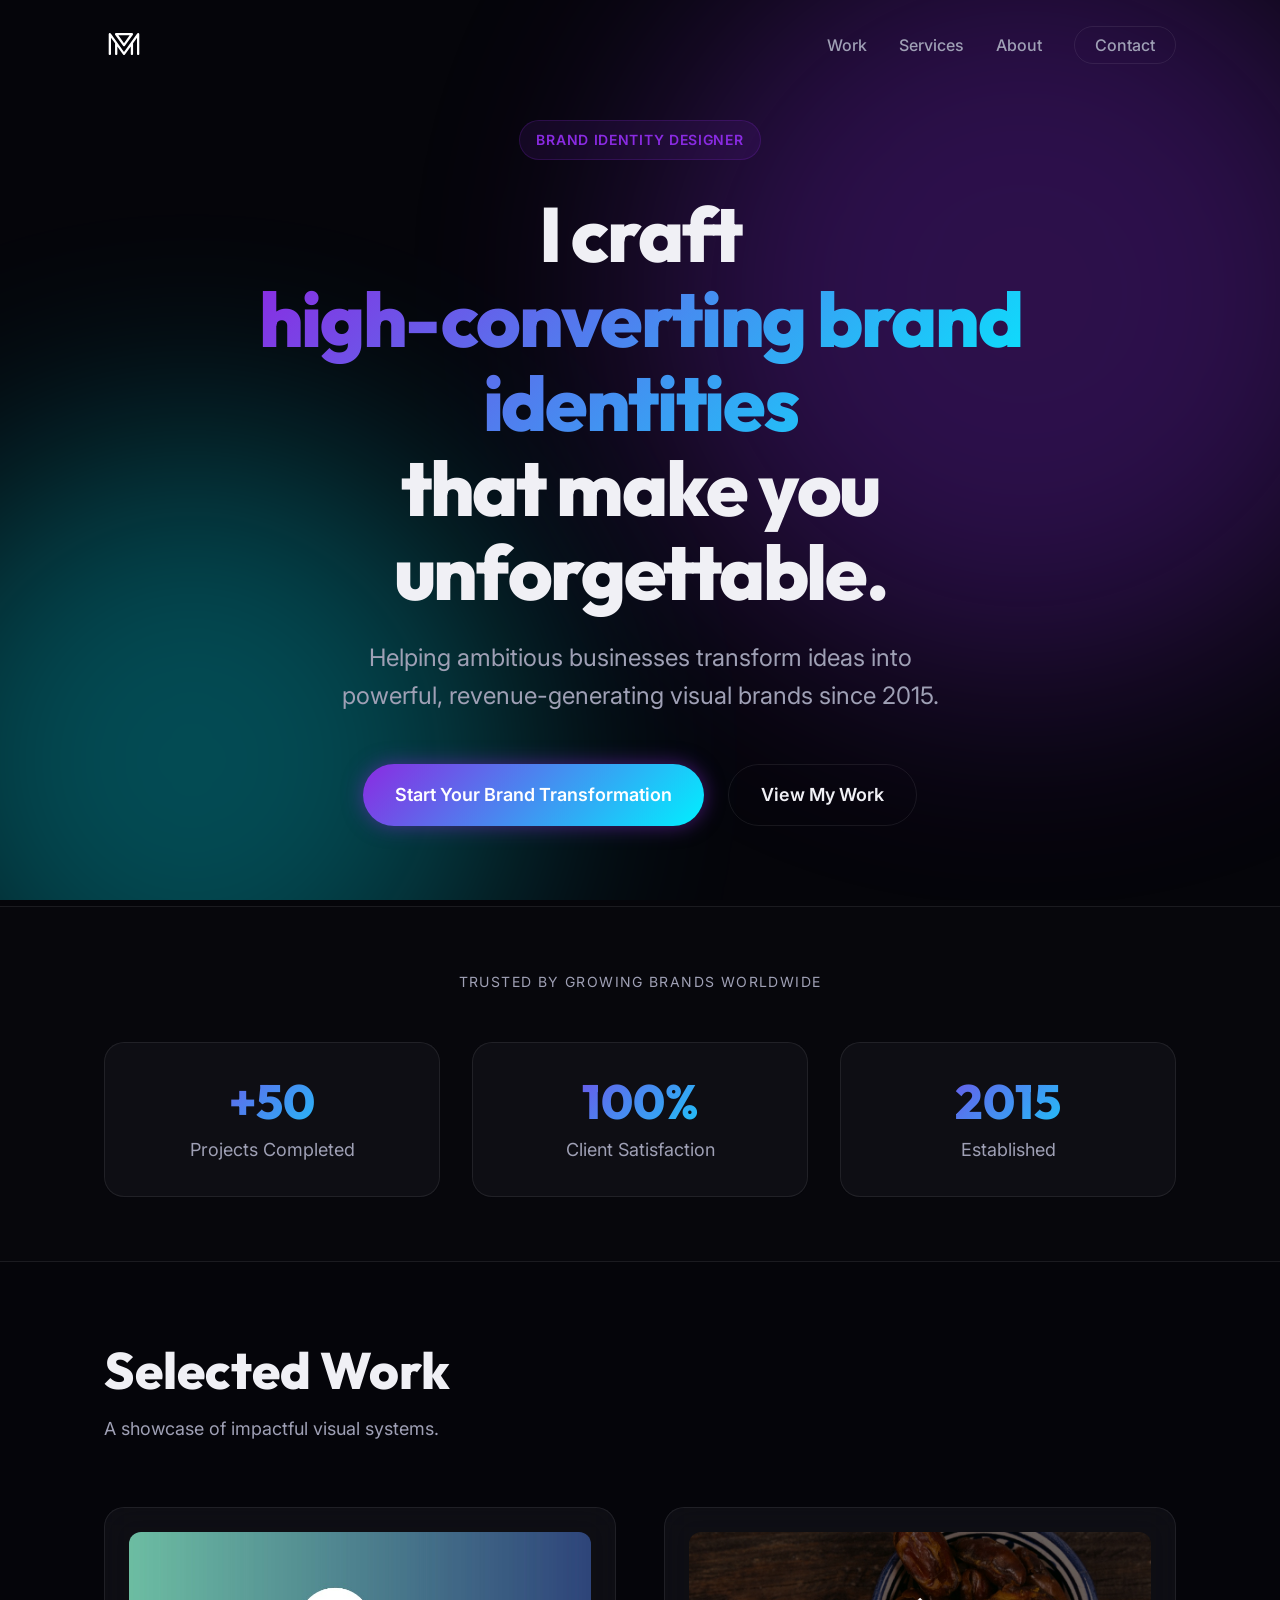
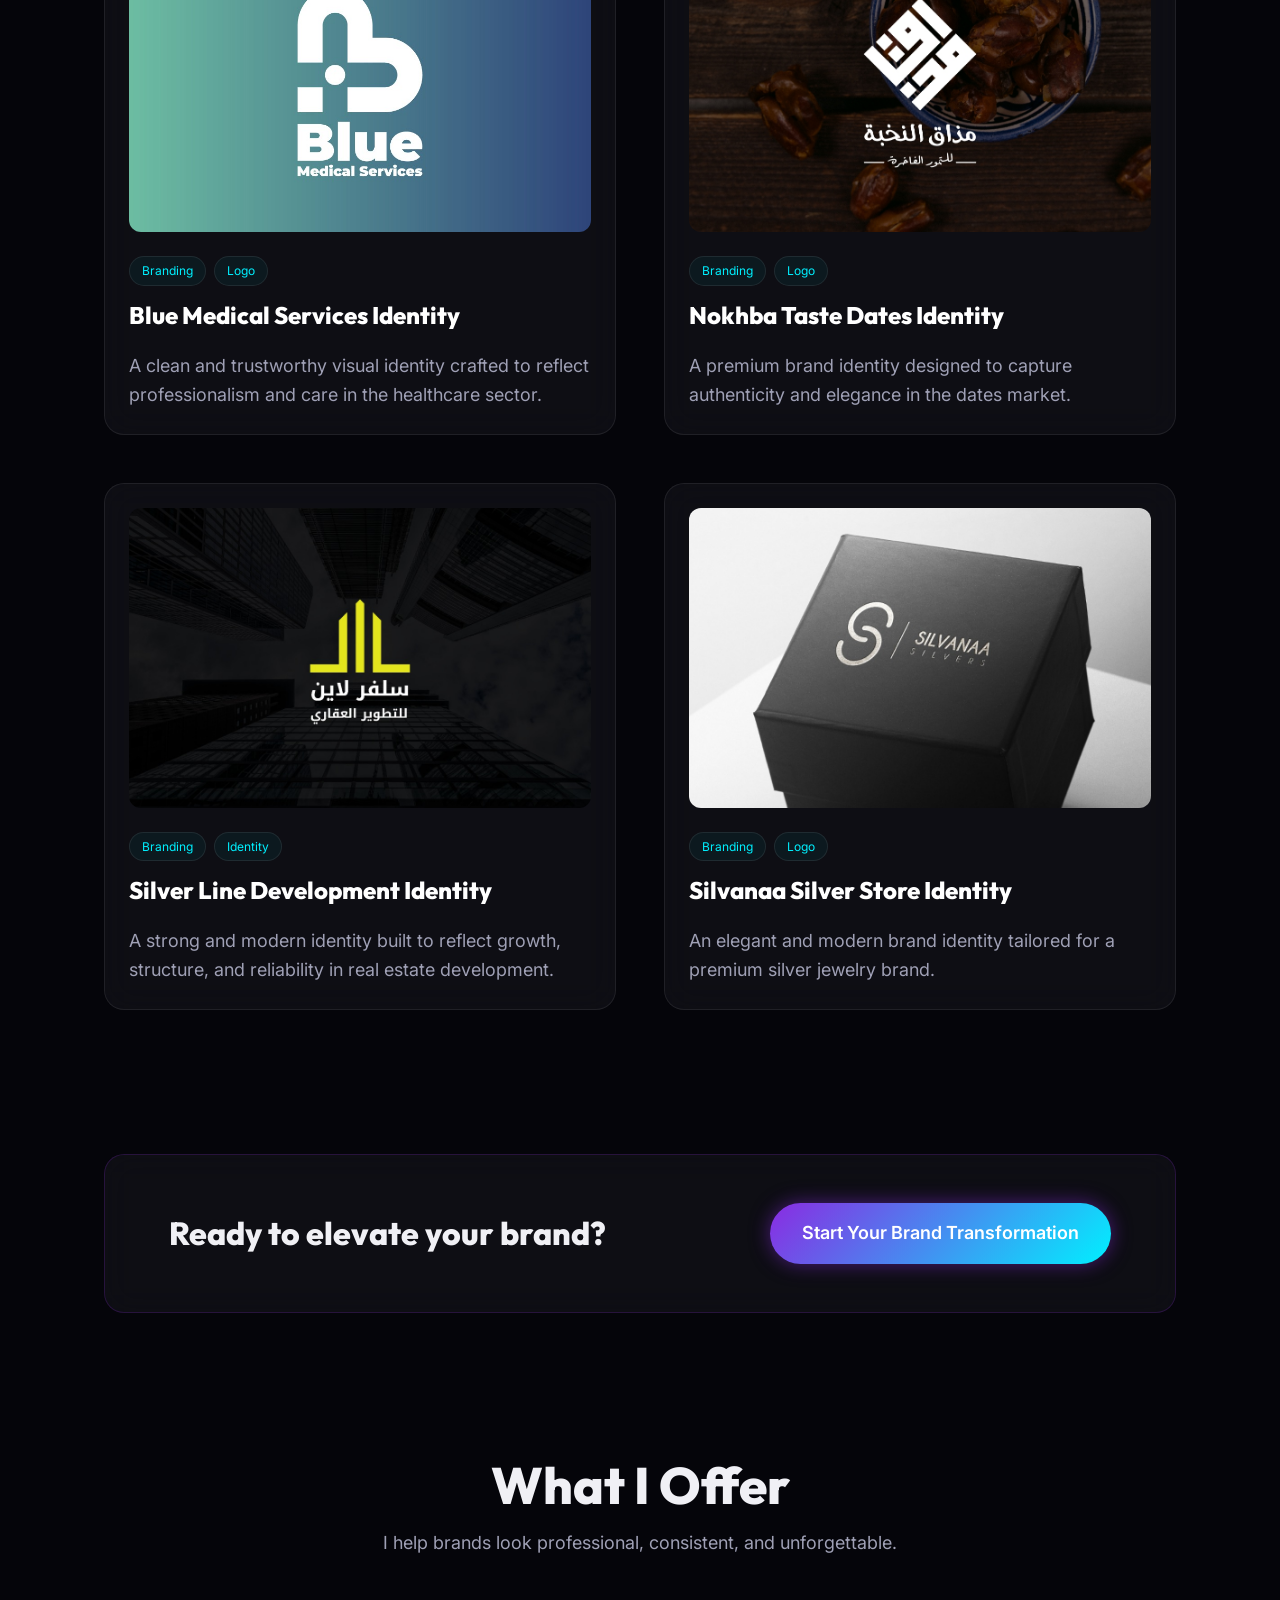
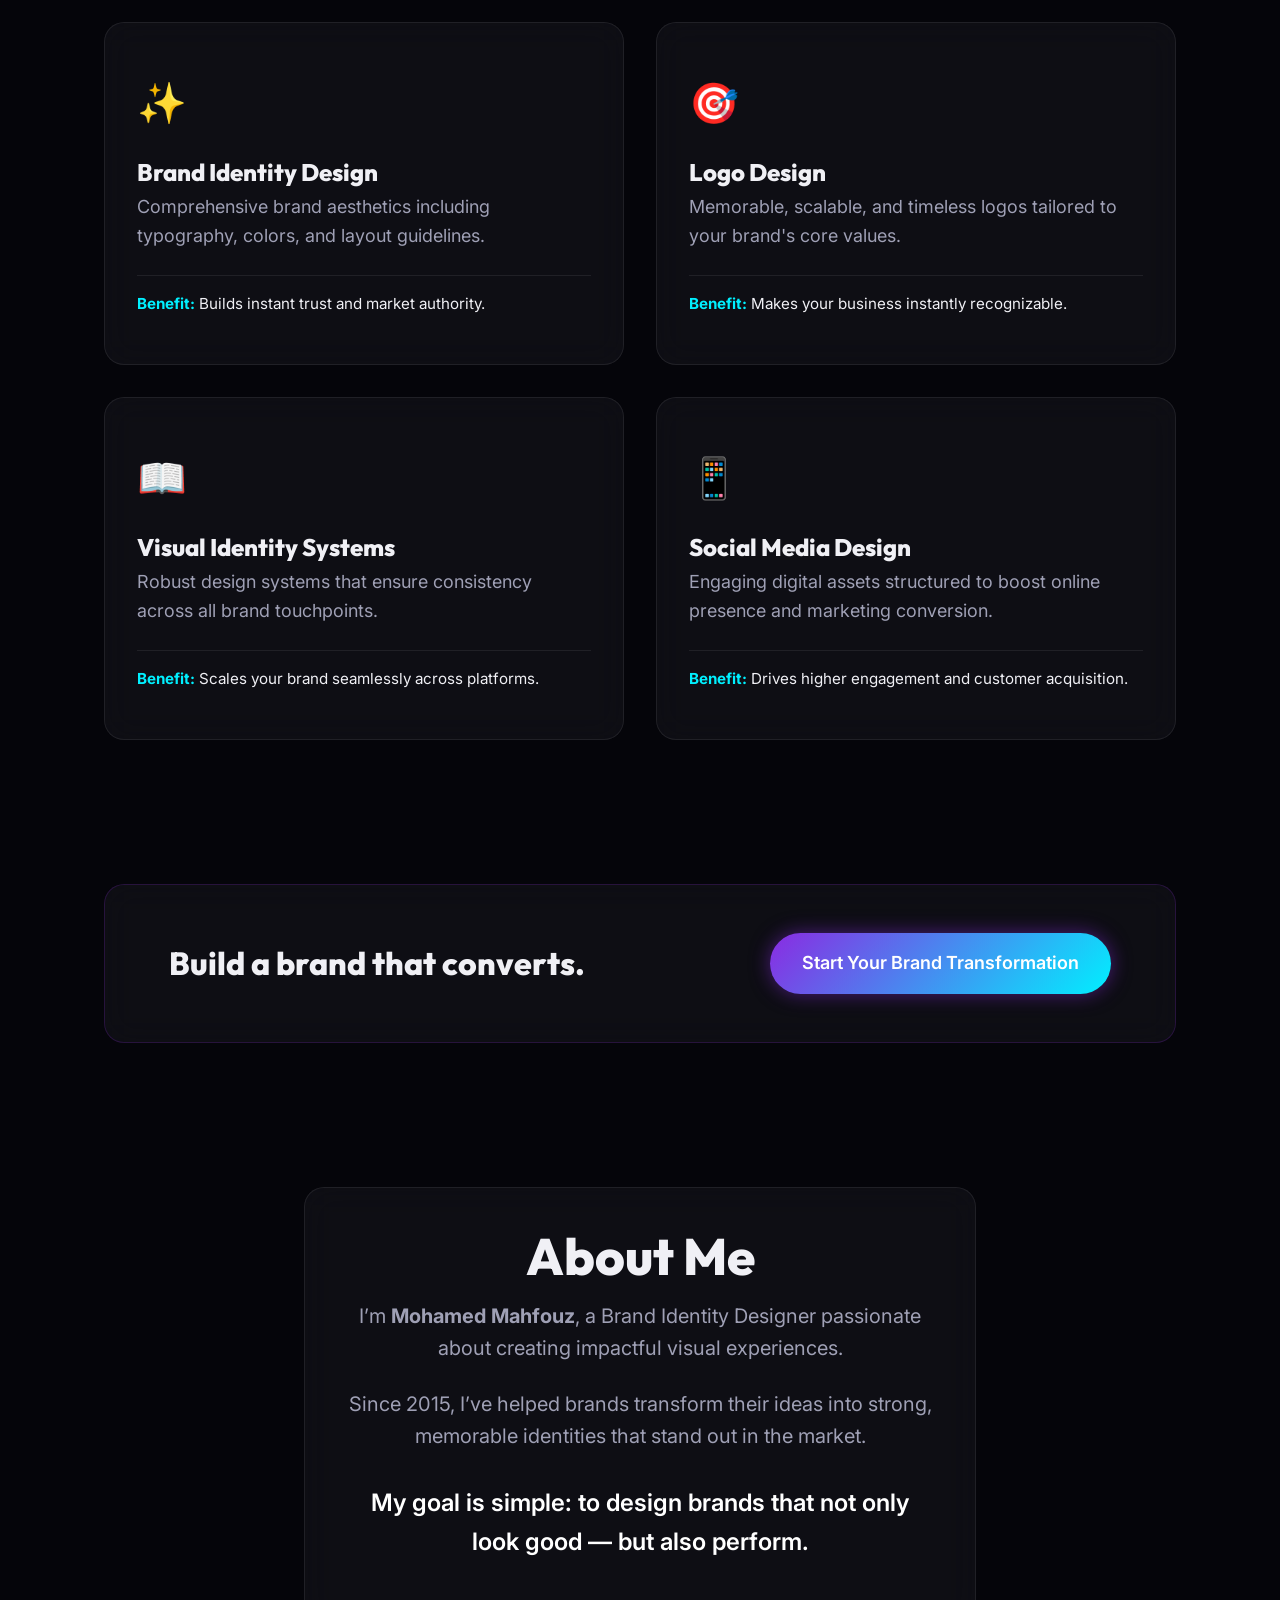
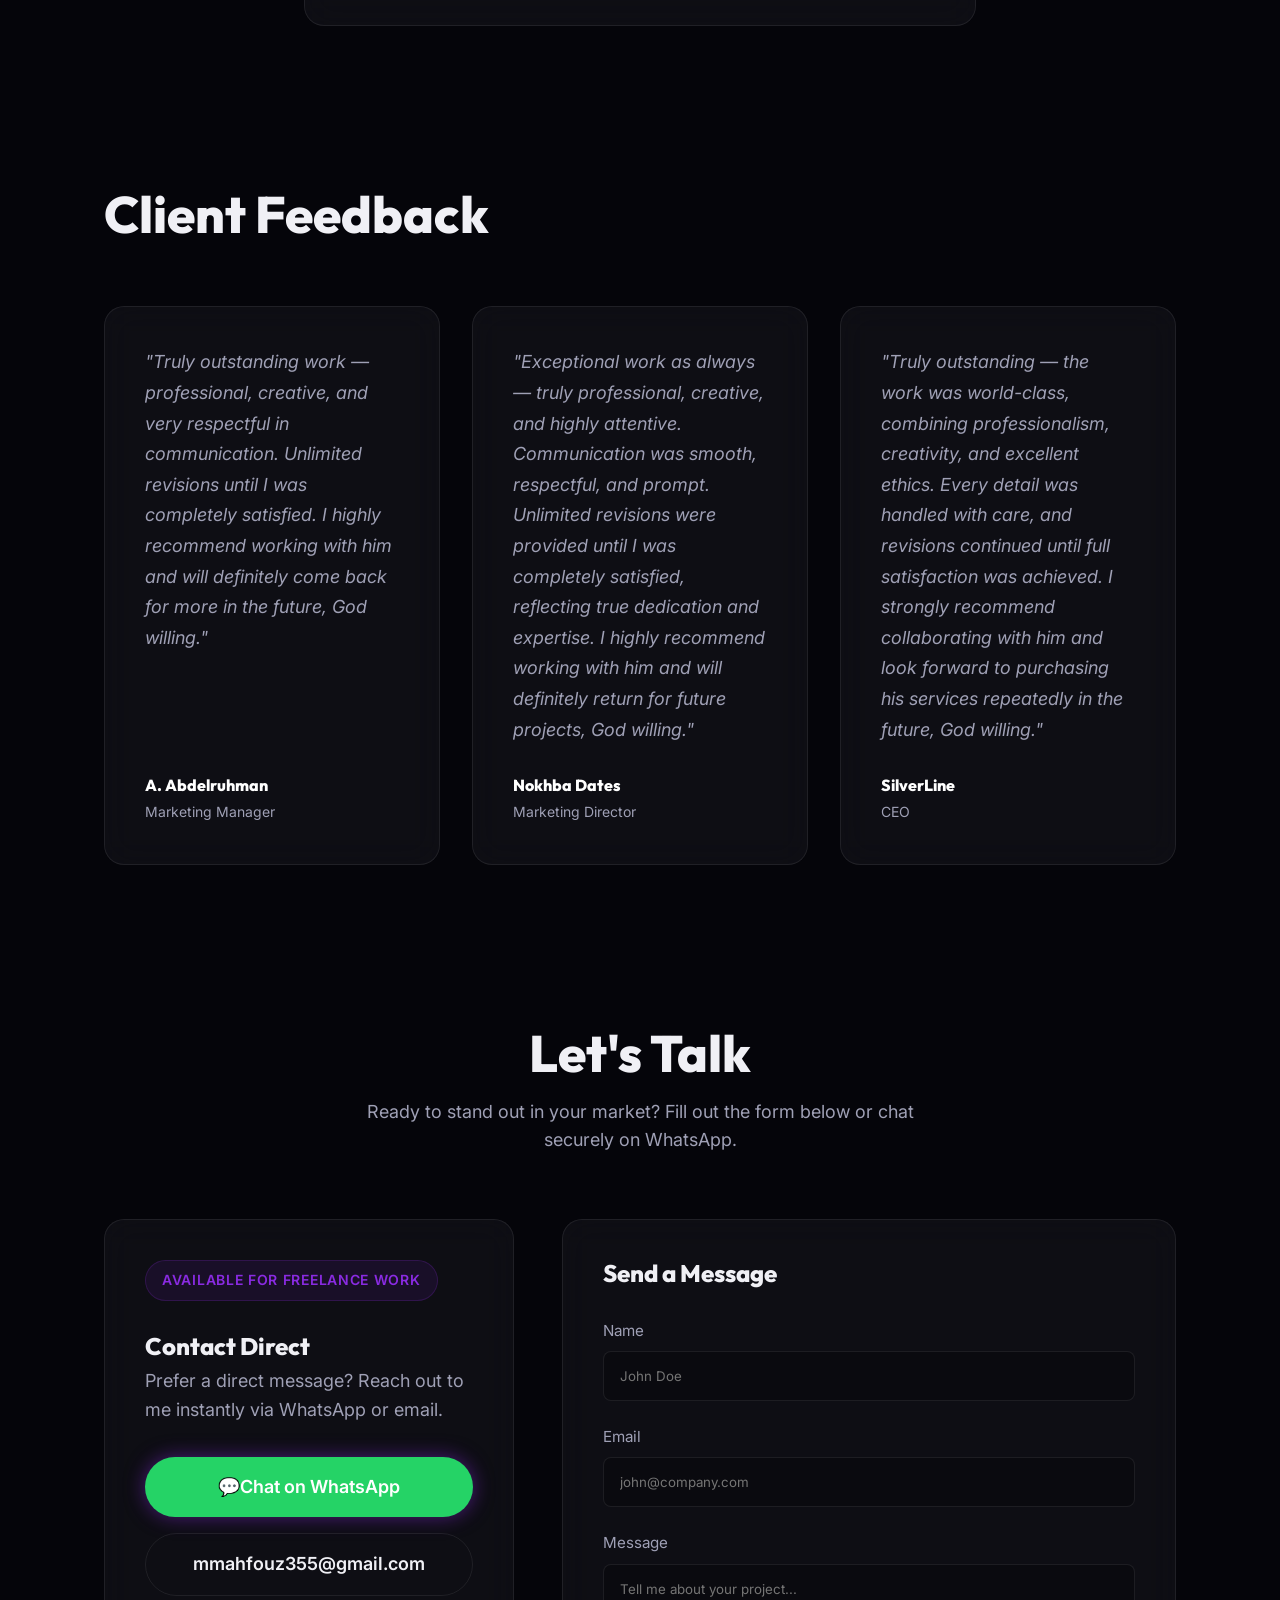
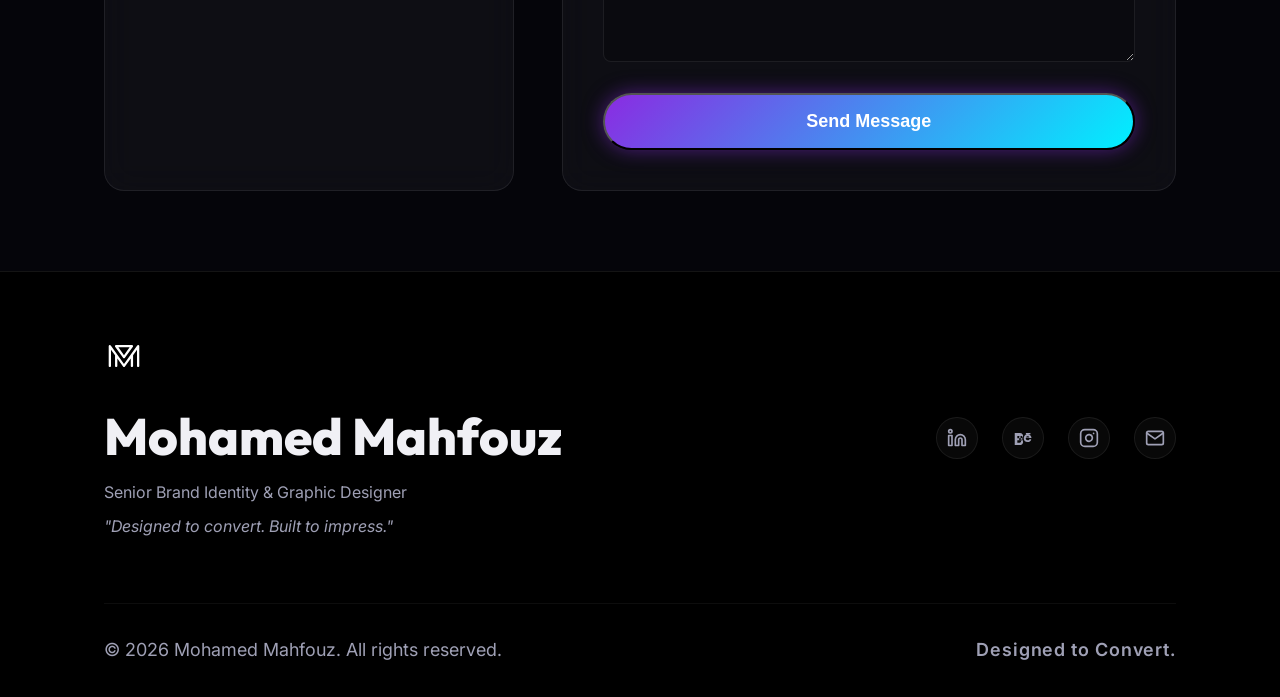
==== commit 8d1c7041: "Add files via upload" ====
--- a/index.html
+++ b/index.html
@@ -63,15 +63,15 @@
                 <p class="proof-label">Trusted by growing brands worldwide</p>
                 <div class="stats-grid">
                     <div class="stat-item glass-card">
-                        <h3>+50</h3>
+                        <h3 class="counter" data-target="50" data-prefix="+">+0</h3>
                         <p>Projects Completed</p>
                     </div>
                     <div class="stat-item glass-card">
-                        <h3>100%</h3>
+                        <h3 class="counter" data-target="100" data-suffix="%">0%</h3>
                         <p>Client Satisfaction</p>
                     </div>
                     <div class="stat-item glass-card">
-                        <h3>2015</h3>
+                        <h3 class="counter" data-target="2015">0</h3>
                         <p>Established</p>
                     </div>
                 </div>
@@ -315,11 +315,20 @@
                 <p>Senior Brand Identity & Graphic Designer</p>
                 <p style="color: var(--text-secondary); margin-top: 0.5rem; font-style: italic;">"Designed to convert.
                     Built to impress."</p>
-                <a href="mailto:mmahfouz355@gmail.com" class="email-link footer-email">mmahfouz355@gmail.com</a>
             </div>
             <div class="footer-links fade-in-up delay-1">
-                <a href="https://www.behance.net/GeoMa7fouz" target="_blank" class="social-link">Behance</a>
-                <a href="https://www.linkedin.com/in/geoma7fouz/" target="_blank" class="social-link">LinkedIn</a>
+                <a href="https://www.linkedin.com/in/geoma7fouz/" target="_blank" class="social-link" title="LinkedIn">
+                    <svg xmlns="http://www.w3.org/2000/svg" viewBox="0 0 24 24" fill="none" stroke="currentColor" stroke-width="2" stroke-linecap="round" stroke-linejoin="round"><path d="M16 8a6 6 0 0 1 6 6v7h-4v-7a2 2 0 0 0-2-2 2 2 0 0 0-2 2v7h-4v-7a6 6 0 0 1 6-6z"></path><rect x="2" y="9" width="4" height="12"></rect><circle cx="4" cy="4" r="2"></circle></svg>
+                </a>
+                <a href="https://www.behance.net/GeoMa7fouz" target="_blank" class="social-link" title="Behance">
+                    <svg xmlns="http://www.w3.org/2000/svg" viewBox="0 0 24 24" fill="currentColor"><path d="M8.228 15.01h2.261c.444 0 .806-.362.806-.806v-3.714c0-.444-.362-.806-.806-.806H8.228a.806.806 0 0 0-.806.806v3.714c0 .444.362.806.806.806zm1.065-3.085h1.196v2.24H9.293v-2.24zm11.472 0h-5.46v.39c0 1.48.975 2.275 2.34 2.275 1.04 0 1.82-.455 2.015-1.17h2.21c-.26 2.015-1.95 3.51-4.29 3.51-3.25 0-4.68-2.34-4.68-4.68s1.69-4.81 4.615-4.81c3.055 0 4.68 2.34 4.68 4.485h-1.43zm-3.185-1.885c-.975 0-1.69.585-1.885 1.43h3.77c-.13-.845-.845-1.43-1.885-1.43zM2.08 6.045H8.29a3.81 3.81 0 0 1 3.12 1.56 3.483 3.483 0 0 1-1.625 5.395 3.9 3.9 0 0 1 2.34 3.705c0 2.21-1.625 3.835-4.225 3.835H2.08V6.045zm3.12 6.11h2.6c.91 0 1.495-.455 1.495-1.235s-.585-1.235-1.495-1.235h-2.6v2.47zm0 5.46h2.86c.975 0 1.625-.52 1.625-1.43s-.65-1.43-1.625-1.43h-2.86v2.86zM15.47 6.045h5.46v1.365h-5.46V6.045z"/></svg>
+                </a>
+                <a href="https://www.instagram.com/ma7fouzdzn/" target="_blank" class="social-link" title="Instagram">
+                    <svg xmlns="http://www.w3.org/2000/svg" viewBox="0 0 24 24" fill="none" stroke="currentColor" stroke-width="2" stroke-linecap="round" stroke-linejoin="round"><rect x="2" y="2" width="20" height="20" rx="5" ry="5"></rect><path d="M16 11.37A4 4 0 1 1 12.63 8 4 4 0 0 1 16 11.37z"></path><line x1="17.5" y1="6.5" x2="17.51" y2="6.5"></line></svg>
+                </a>
+                <a href="mailto:mmahfouz355@gmail.com" class="social-link" title="Email">
+                    <svg xmlns="http://www.w3.org/2000/svg" viewBox="0 0 24 24" fill="none" stroke="currentColor" stroke-width="2" stroke-linecap="round" stroke-linejoin="round"><path d="M4 4h16c1.1 0 2 .9 2 2v12c0 1.1-.9 2-2 2H4c-1.1 0-2-.9-2-2V6c0-1.1.9-2 2-2z"></path><polyline points="22,6 12,13 2,6"></polyline></svg>
+                </a>
             </div>
         </div>
         <div class="container fade-in-up delay-2">
--- a/styles.css
+++ b/styles.css
@@ -1093,18 +1093,45 @@
     margin-bottom: 4rem;
 }
 
+.footer-brand {
+    display: block;
+}
+
+.footer-brand p {
+    font-size: 1rem;
+    margin-top: 0.5rem;
+}
+
 .footer-links {
     display: flex;
-    gap: 2rem;
+    gap: 1.5rem;
+    align-items: center;
 }
 
 .social-link {
     color: var(--text-secondary);
-    font-weight: 500;
+    transition: var(--transition);
+    display: flex;
+    align-items: center;
+    justify-content: center;
+    padding: 10px;
+    border-radius: 50%;
+    background: rgba(255, 255, 255, 0.03);
+    border: 1px solid var(--surface-border);
 }
 
 .social-link:hover {
-    color: var(--accent-purple);
+    color: #fff;
+    background: rgba(255, 255, 255, 0.08);
+    border-color: var(--accent-blue);
+    box-shadow: 0 0 15px rgba(0, 240, 255, 0.3);
+    transform: translateY(-3px);
+}
+
+.social-link svg {
+    width: 20px;
+    height: 20px;
+    stroke-width: 2px;
 }
 
 .footer-bottom {
@@ -1115,17 +1142,6 @@
     border-top: 1px solid rgba(255, 255, 255, 0.05);
     color: var(--text-secondary);
     font-size: 0.875rem;
-}
-
-.email-link {
-    color: var(--accent-blue);
-    font-weight: 500;
-}
-
-.footer-email {
-    display: inline-block;
-    margin-top: 1rem;
-    font-size: 1.1rem;
 }
 
 .built-with {
@@ -1284,6 +1300,11 @@
         justify-content: center;
     }
 
+    .footer-content {
+        grid-template-columns: 1fr !important;
+        gap: 3rem;
+    }
+
     .footer-bottom {
         flex-direction: column;
         gap: 1rem;
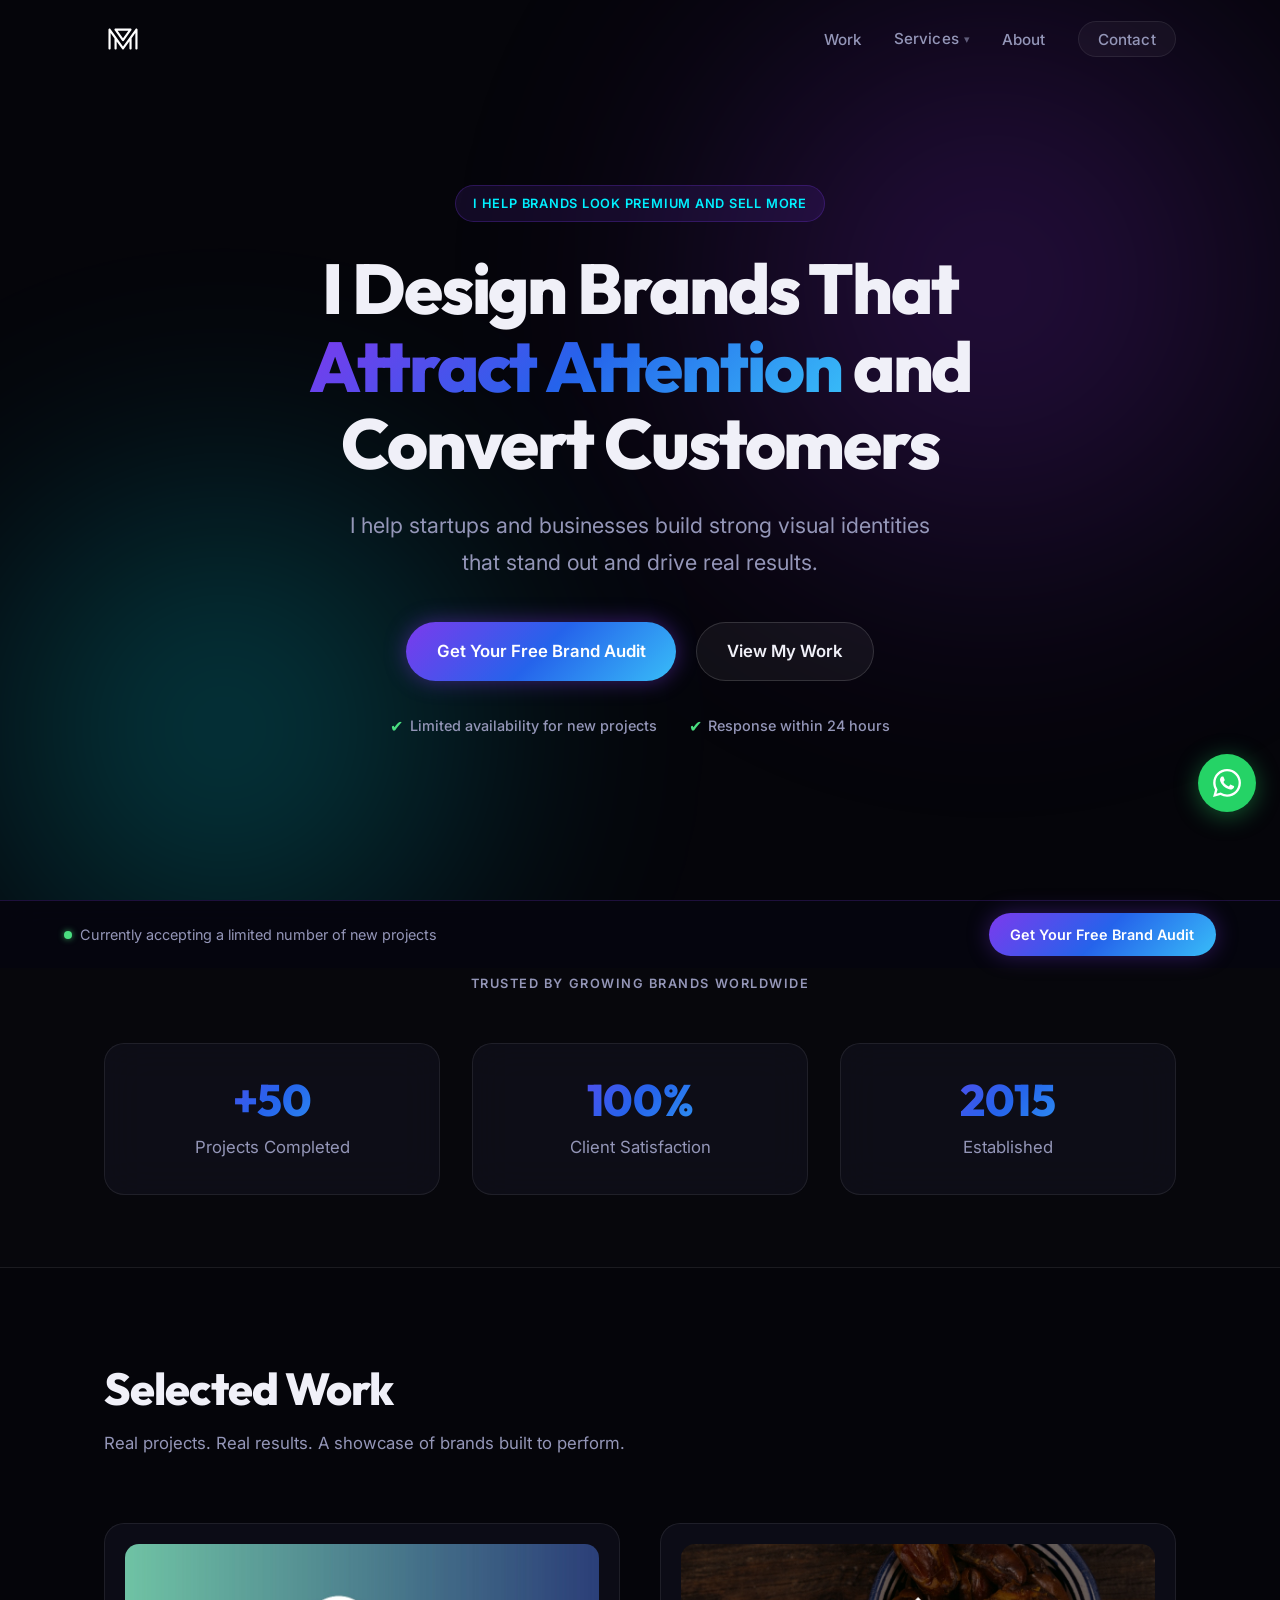
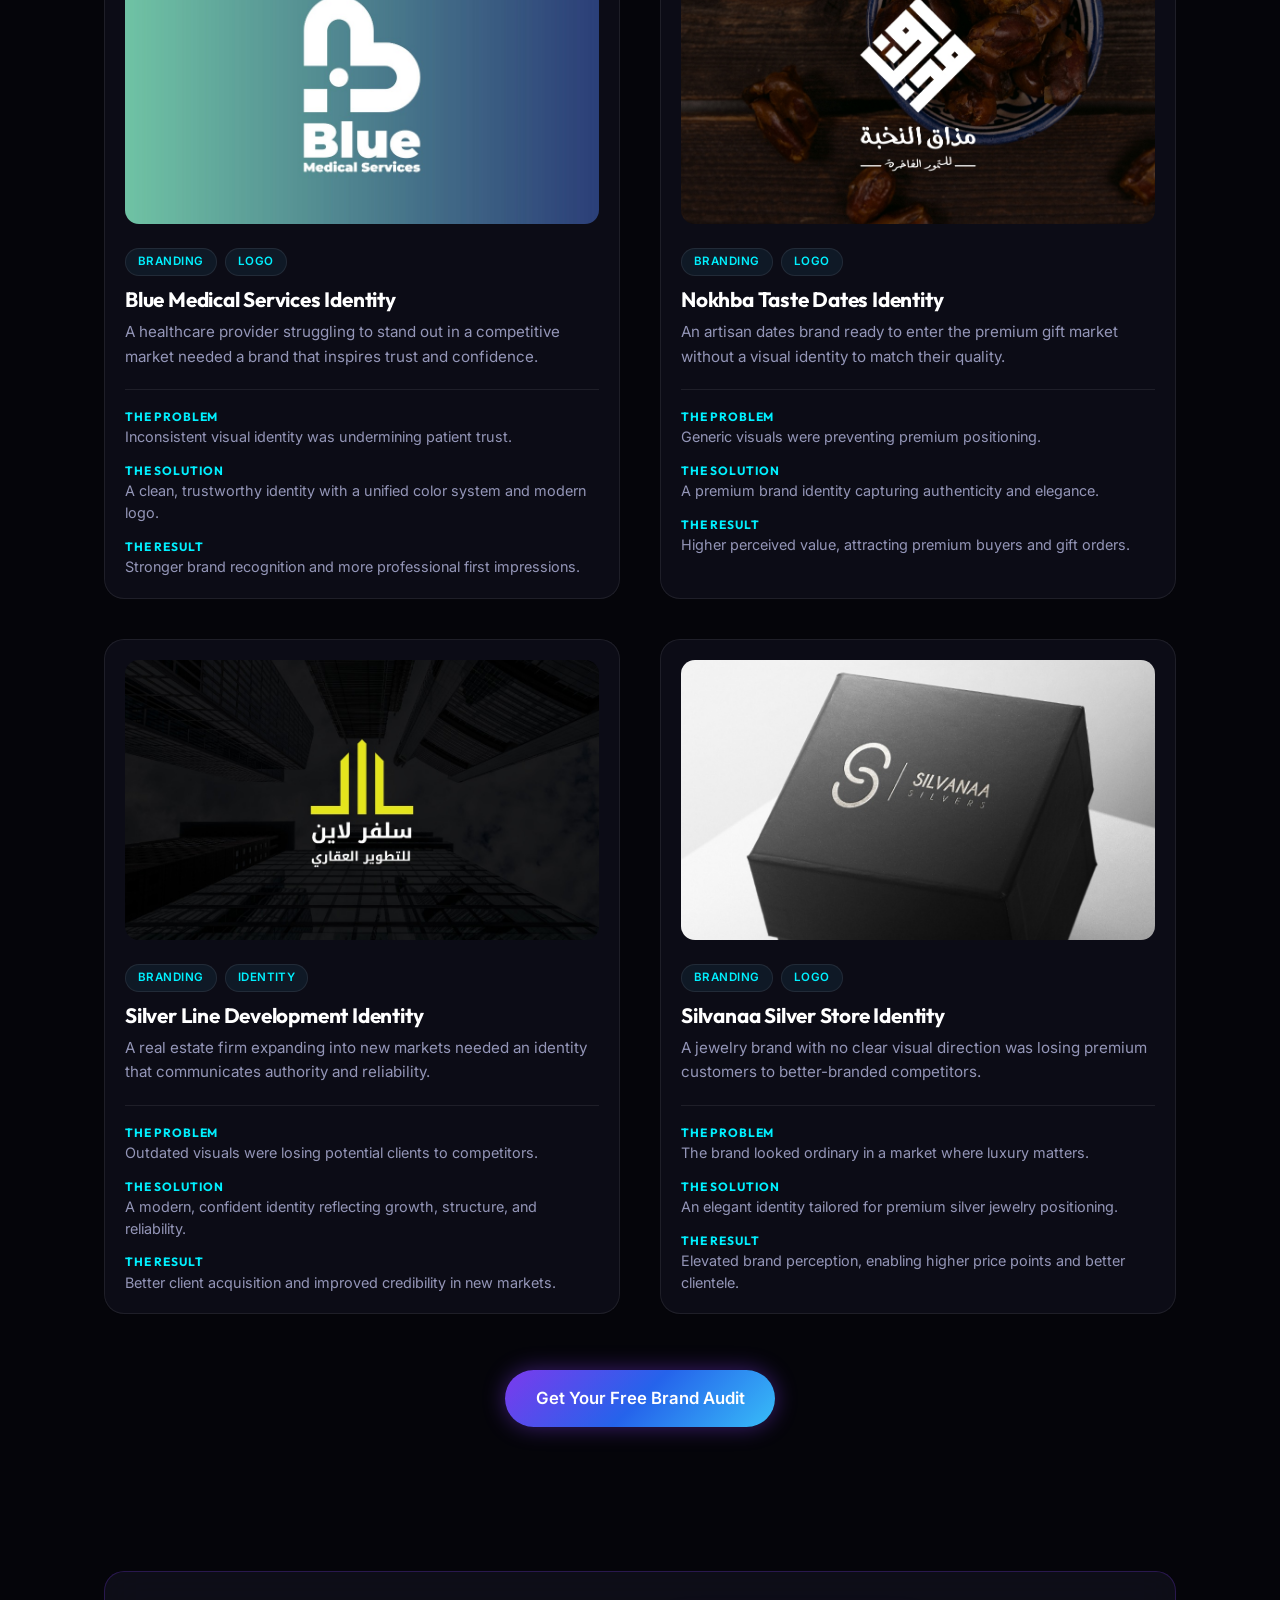
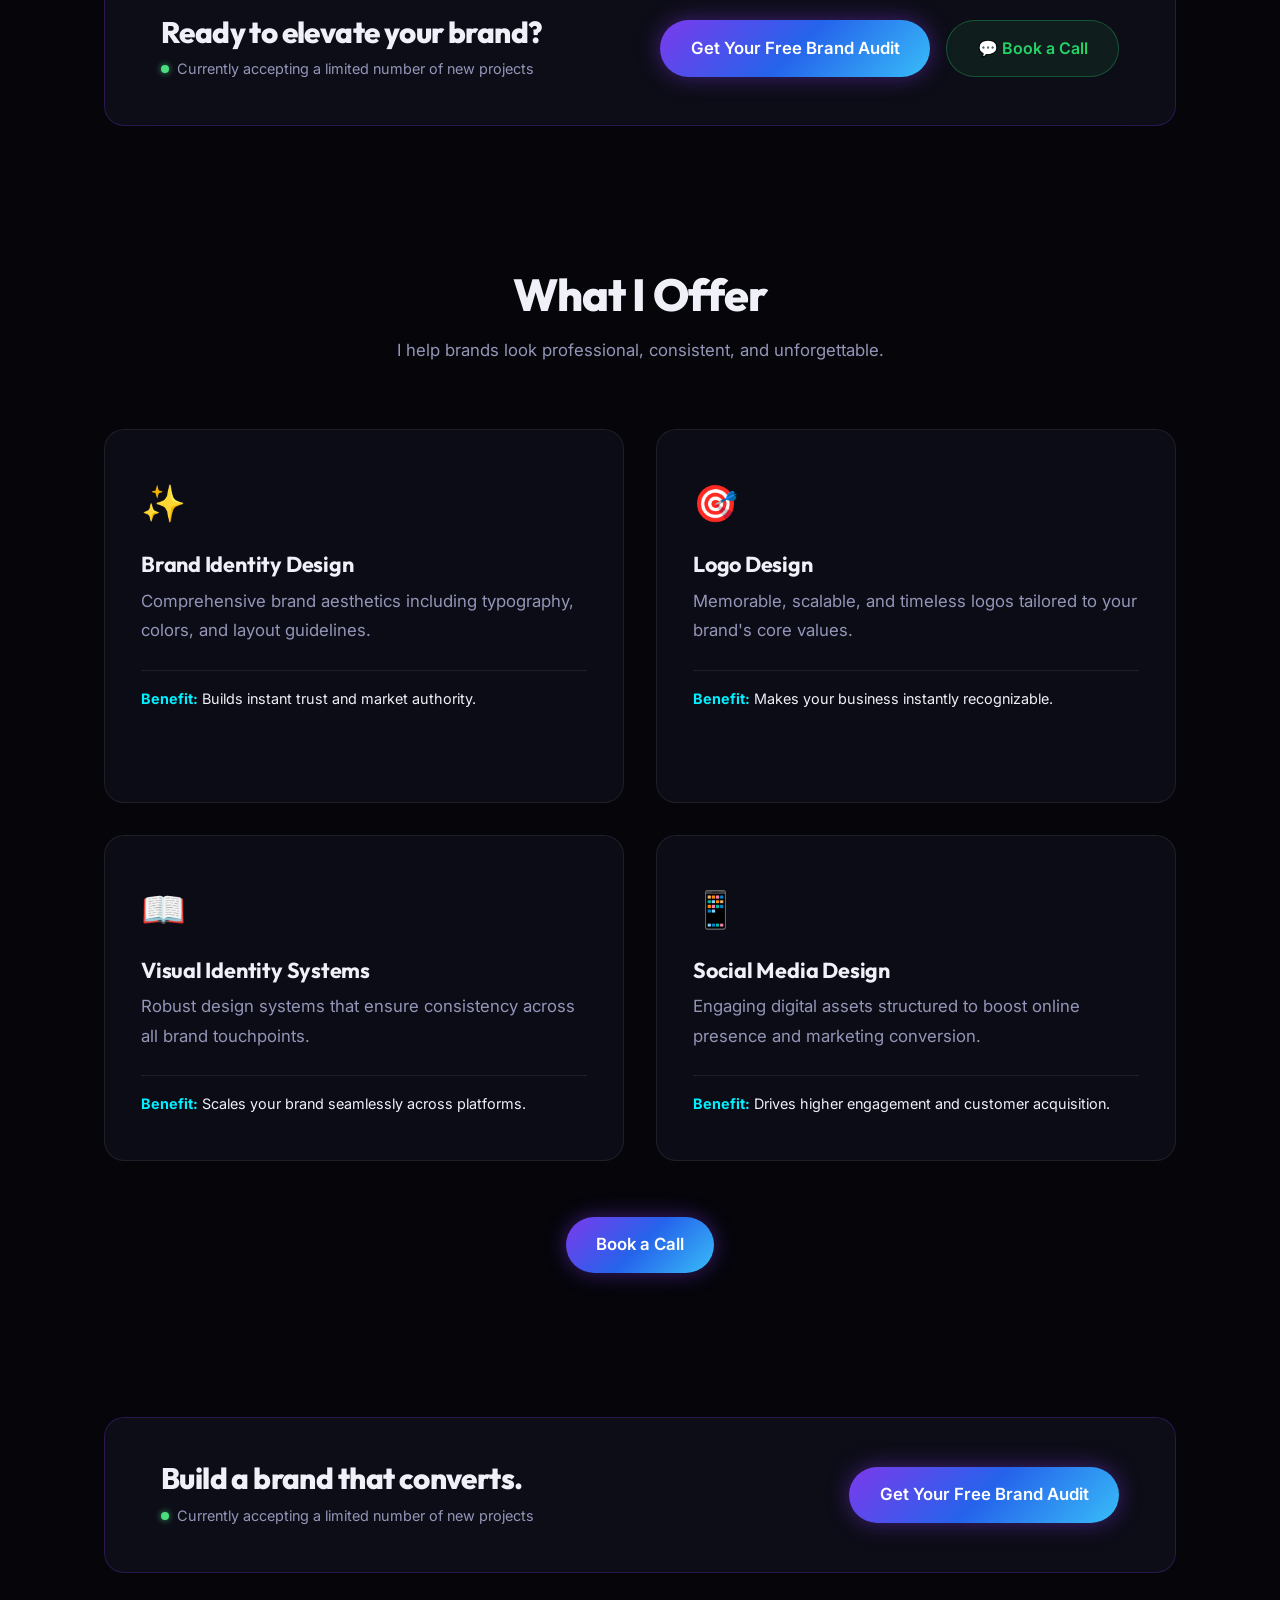
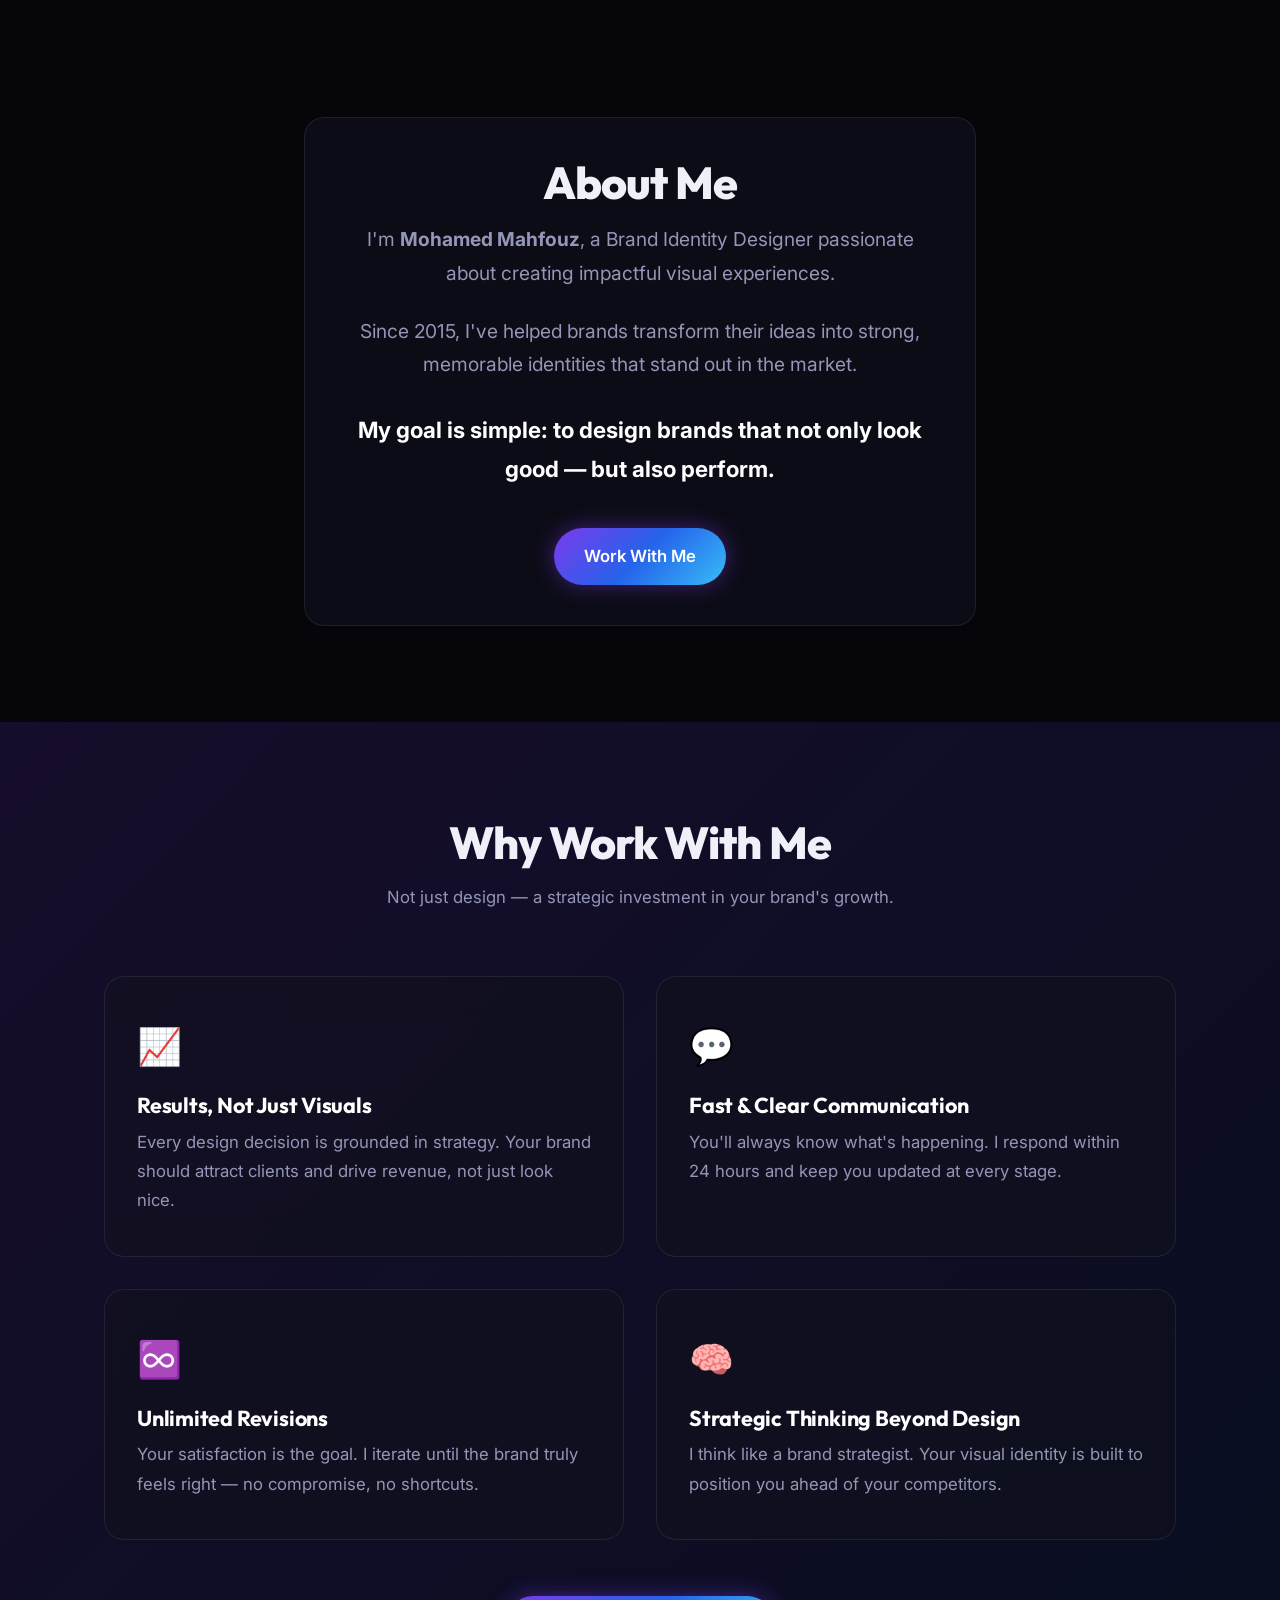
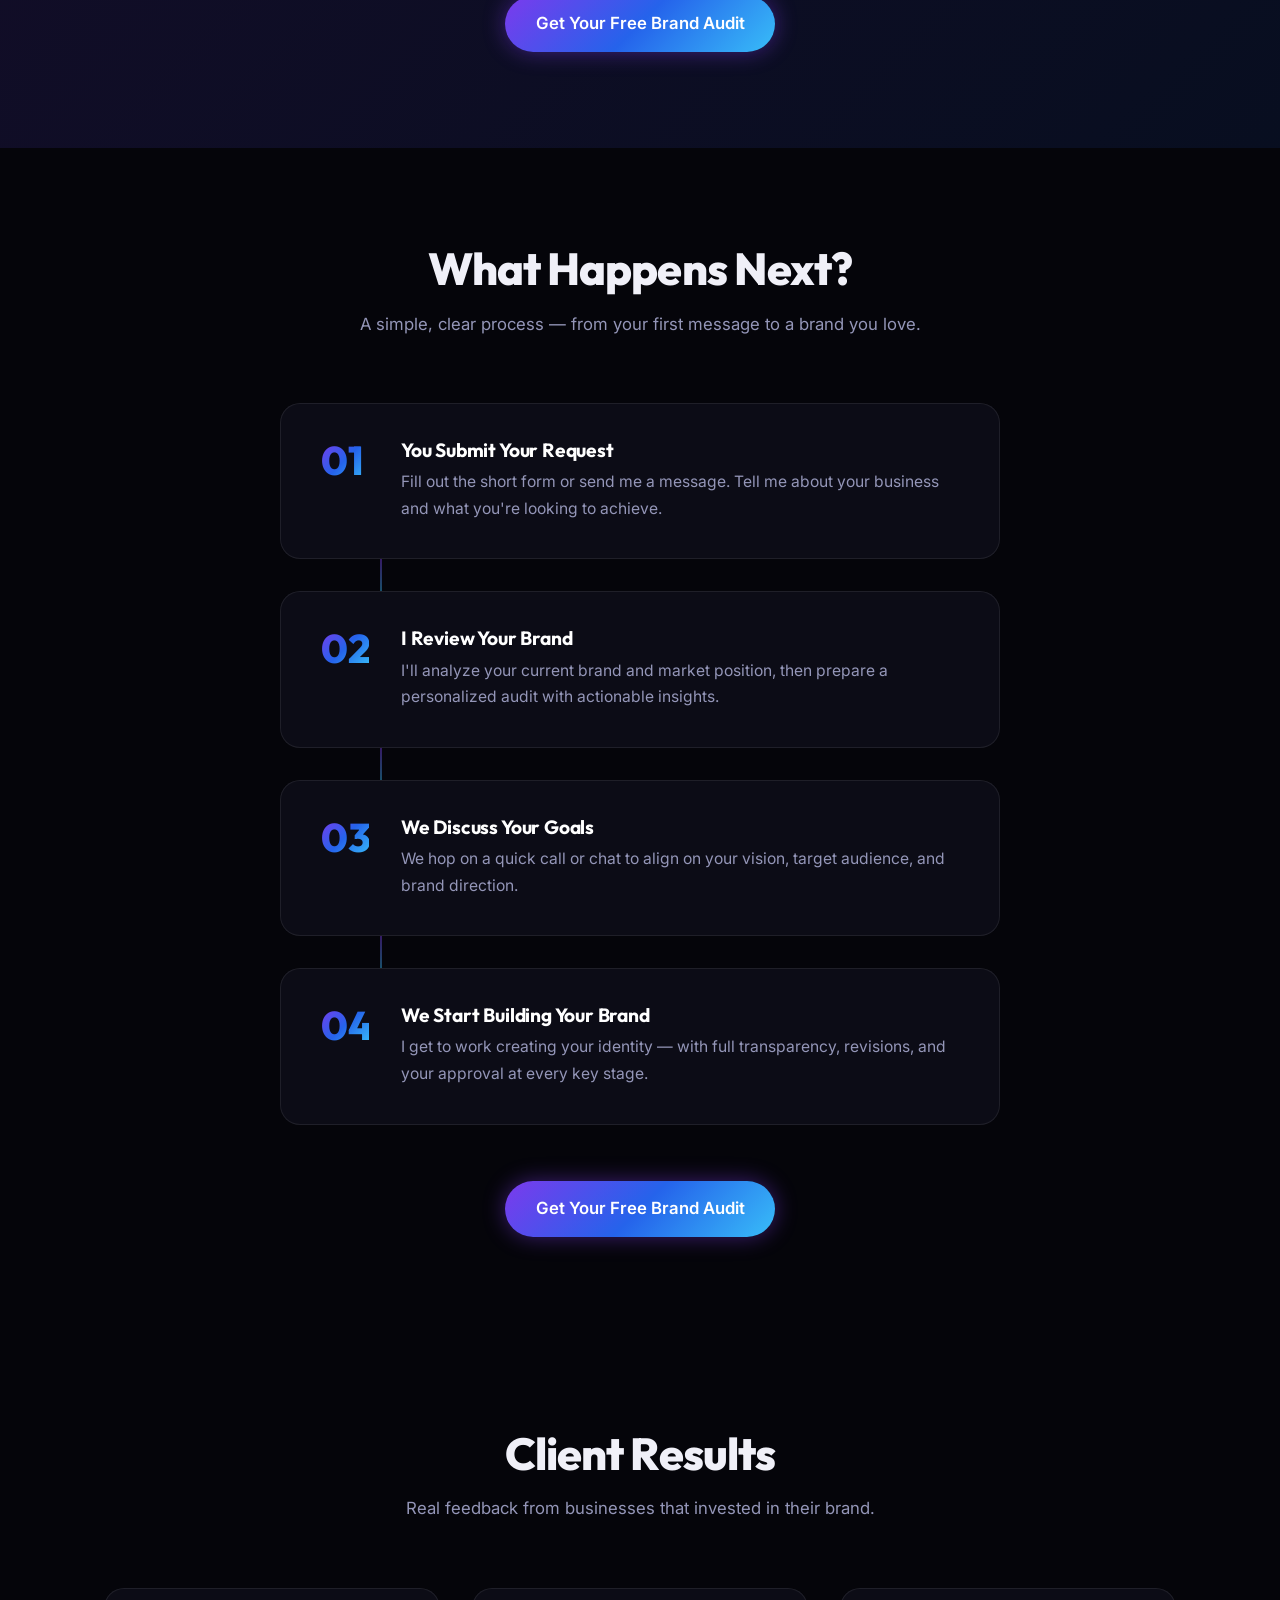
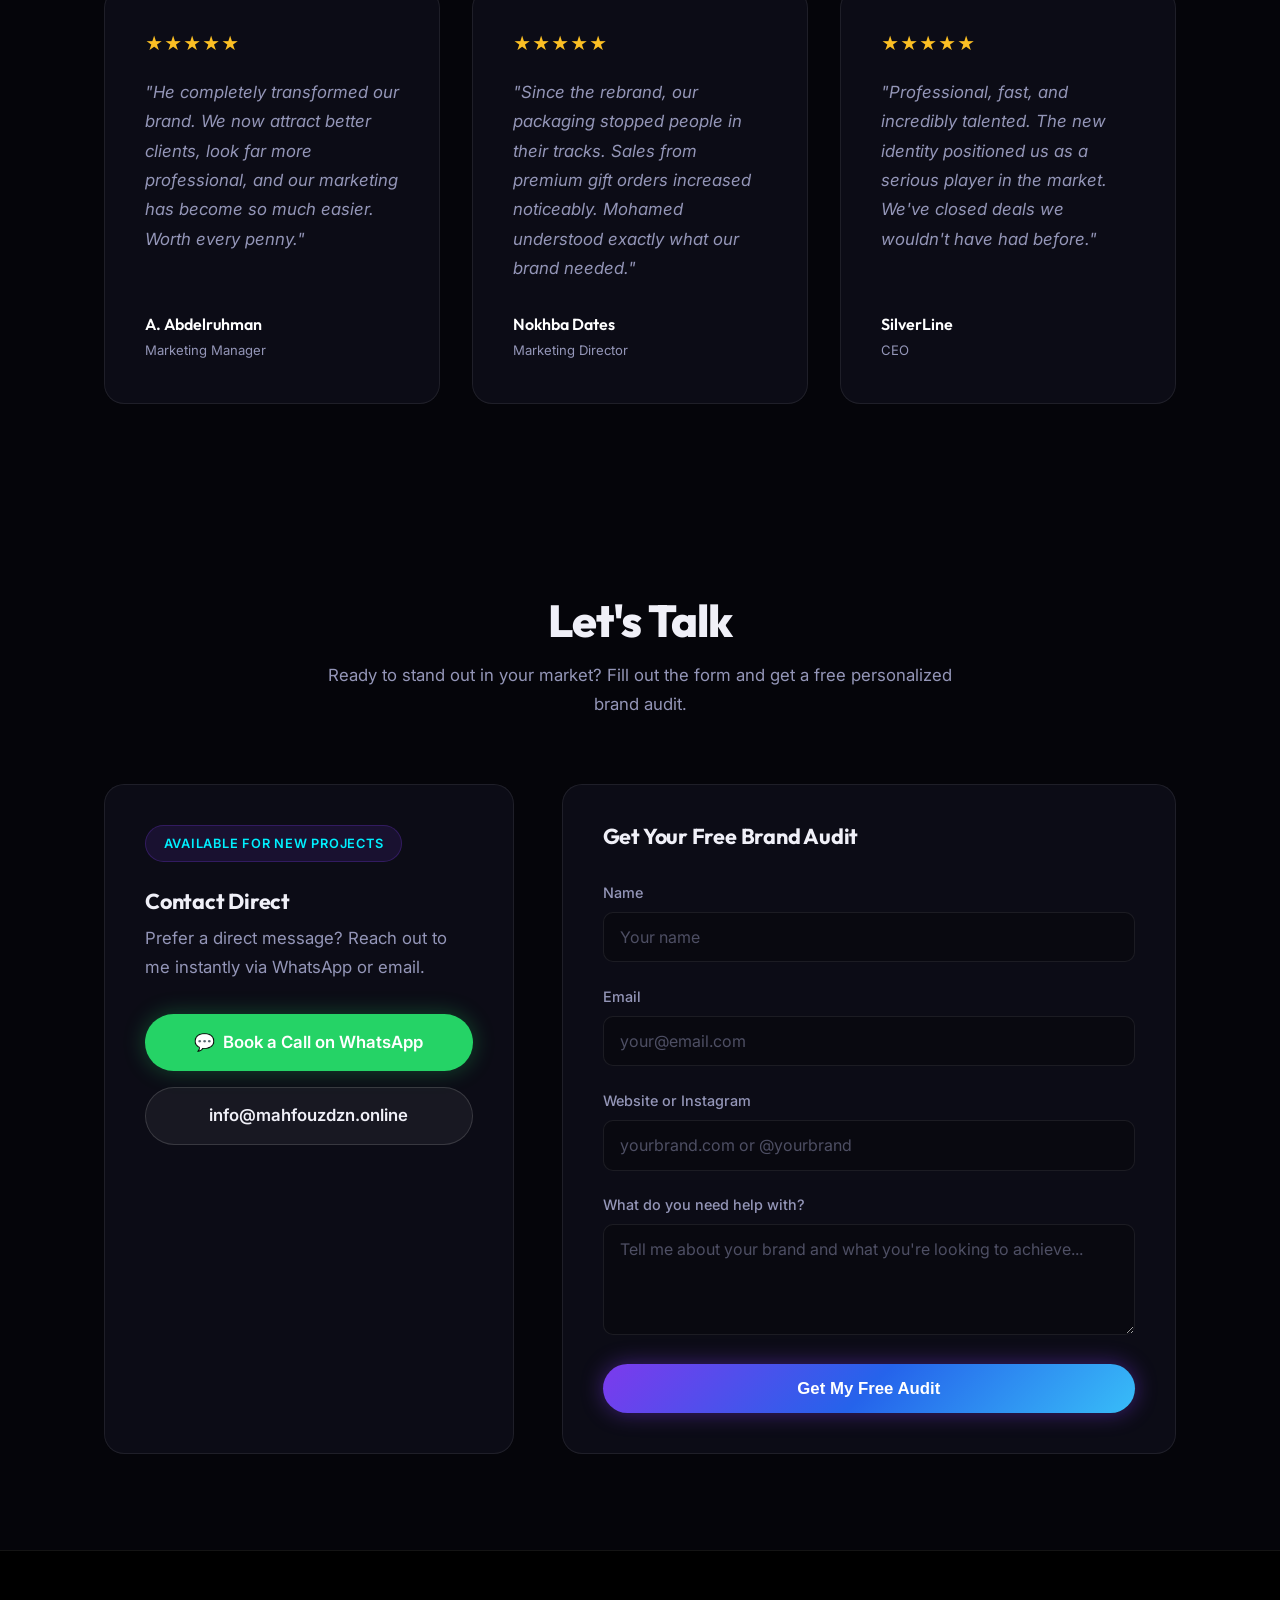
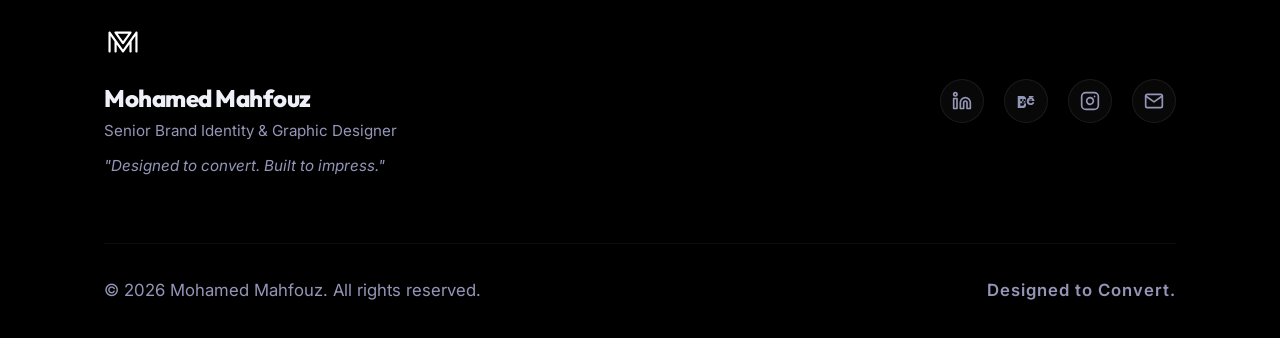
==== commit 6bf1b551: "Add files via upload" ====
--- a/index.html
+++ b/index.html
@@ -1,345 +1,573 @@
-<!DOCTYPE html>
-<html lang="en">
-
-<head>
-    <meta charset="UTF-8">
-    <meta name="viewport" content="width=device-width, initial-scale=1.0">
-    <title>Mahfouz | Brand Identity Designer</title>
-    <meta name="description"
-        content="Professional Brand Identity & Graphic Designer helping businesses create strong and memorable visual identities since 2015.">
-    <meta name="keywords"
-        content="brand identity designer, logo designer, graphic designer, branding expert, visual identity, freelance designer">
-    <!-- Favicon -->
-    <link rel="icon" type="image/png" href="assets/img/Favicon.png">
-    <!-- Google Fonts -->
-    <link rel="preconnect" href="https://fonts.googleapis.com">
-    <link rel="preconnect" href="https://fonts.gstatic.com" crossorigin>
-    <link
-        href="https://fonts.googleapis.com/css2?family=Inter:wght@400;500;600&family=Outfit:wght@400;600;800&display=swap"
-        rel="stylesheet">
-    <link rel="stylesheet" href="styles.css">
-</head>
-
-<body>
-    <div class="bg-elements">
-        <div class="glow-orb purple-orb"></div>
-        <div class="glow-orb blue-orb"></div>
-    </div>
-
-    <nav class="navbar" id="navbar">
-        <div class="container nav-content">
-            <a href="index.html" class="logo">
-                <img src="assets/img/logo.svg" alt="Mahfouz Logo" class="logo-img">
-            </a>
-            <ul class="nav-links" id="nav-links">
-                <li><a href="#work">Work</a></li>
-                <li><a href="#services">Services</a></li>
-                <li><a href="#about">About</a></li>
-                <li><a href="#contact" class="nav-cta">Contact</a></li>
-            </ul>
-            <button class="mobile-nav-toggle" id="mobile-toggle" aria-label="Toggle Navigation">
-                <span>☰</span>
-            </button>
-        </div>
-    </nav>
-
-    <main>
-        <section id="hero" class="hero">
-            <div class="container hero-content">
-                <span class="badge fade-in-up">Brand Identity Designer</span>
-                <h1 class="fade-in-up delay-1">I craft <span>high-converting brand identities</span> that make you
-                    unforgettable.</h1>
-                <p class="fade-in-up delay-2">Helping ambitious businesses transform ideas into powerful,
-                    revenue-generating visual brands since 2015.</p>
-                <div class="hero-buttons fade-in-up delay-3">
-                    <a href="questionnaire.html" class="btn btn-primary btn-glow">Start Your Brand Transformation</a>
-                    <a href="#work" class="btn btn-secondary">View My Work</a>
-                </div>
-            </div>
-        </section>
-
-        <section id="social-proof" class="social-proof reveal">
-            <div class="container">
-                <p class="proof-label">Trusted by growing brands worldwide</p>
-                <div class="stats-grid">
-                    <div class="stat-item glass-card">
-                        <h3 class="counter" data-target="50" data-prefix="+">+0</h3>
-                        <p>Projects Completed</p>
-                    </div>
-                    <div class="stat-item glass-card">
-                        <h3 class="counter" data-target="100" data-suffix="%">0%</h3>
-                        <p>Client Satisfaction</p>
-                    </div>
-                    <div class="stat-item glass-card">
-                        <h3 class="counter" data-target="2015">0</h3>
-                        <p>Established</p>
-                    </div>
-                </div>
-            </div>
-        </section>
-
-        <section id="work" class="portfolio reveal">
-            <div class="container">
-                <div class="section-header">
-                    <h2>Selected Work</h2>
-                    <p>A showcase of impactful visual systems.</p>
-                </div>
-                <div class="portfolio-grid">
-                    <!-- Project 1 -->
-                    <a href="blue-medical-services.html" class="project-card glass-card hover-glow">
-                        <div class="project-image">
-                            <img src="assets/img/portfolio/blue-medical/img-4.jpg" alt="Blue Medical Services Identity">
-                            <span class="overlay-text">View Case Study</span>
-                        </div>
-                        <div class="project-info">
-                            <div class="tags">
-                                <span class="tag">Branding</span>
-                                <span class="tag">Logo</span>
-                            </div>
-                            <h3>Blue Medical Services Identity</h3>
-                            <p>A clean and trustworthy visual identity crafted to reflect professionalism and care in
-                                the healthcare sector.</p>
-                        </div>
-                    </a>
-
-                    <!-- Project 2 -->
-                    <a href="nokhba-taste-dates.html" class="project-card glass-card hover-glow">
-                        <div class="project-image">
-                            <img src="assets/img/portfolio/nokhba/brand-5.jpg" alt="Nokhba Taste Dates Identity">
-                            <span class="overlay-text">View Case Study</span>
-                        </div>
-                        <div class="project-info">
-                            <div class="tags">
-                                <span class="tag">Branding</span>
-                                <span class="tag">Logo</span>
-                            </div>
-                            <h3>Nokhba Taste Dates Identity</h3>
-                            <p>A premium brand identity designed to capture authenticity and elegance in the dates
-                                market.</p>
-                        </div>
-                    </a>
-
-                    <!-- Project 3 -->
-                    <a href="silver-line-development.html" class="project-card glass-card hover-glow">
-                        <div class="project-image">
-                            <img src="assets/img/portfolio/silver-line/hero.jpg" alt="Silver Line Development Identity">
-                            <span class="overlay-text">View Case Study</span>
-                        </div>
-                        <div class="project-info">
-                            <div class="tags">
-                                <span class="tag">Branding</span>
-                                <span class="tag">Identity</span>
-                            </div>
-                            <h3>Silver Line Development Identity</h3>
-                            <p>A strong and modern identity built to reflect growth, structure, and reliability in real
-                                estate development.</p>
-                        </div>
-                    </a>
-
-                    <!-- Project 4 -->
-                    <a href="silvanaa-silver-store.html" class="project-card glass-card hover-glow">
-                        <div class="project-image">
-                            <img src="assets/img/portfolio/silvanaa/gallery-2.jpg" alt="Silvanaa Silver Store Identity">
-                            <span class="overlay-text">View Case Study</span>
-                        </div>
-                        <div class="project-info">
-                            <div class="tags">
-                                <span class="tag">Branding</span>
-                                <span class="tag">Logo</span>
-                            </div>
-                            <h3>Silvanaa Silver Store Identity</h3>
-                            <p>An elegant and modern brand identity tailored for a premium silver jewelry brand.</p>
-                        </div>
-                    </a>
-                </div>
-            </div>
-        </section>
-
-        <section class="cta-banner reveal">
-            <div class="container">
-                <div class="cta-banner-content glass-card hover-glow">
-                    <h2>Ready to elevate your brand?</h2>
-                    <a href="questionnaire.html" class="btn btn-primary btn-glow">Start Your Brand Transformation</a>
-                </div>
-            </div>
-        </section>
-
-        <section id="services" class="services reveal">
-            <div class="container">
-                <div class="section-header center">
-                    <h2>What I Offer</h2>
-                    <p>I help brands look professional, consistent, and unforgettable.</p>
-                </div>
-                <div class="services-grid">
-                    <div class="service-card glass-card hover-glow">
-                        <div class="service-icon">✨</div>
-                        <h3>Brand Identity Design</h3>
-                        <p>Comprehensive brand aesthetics including typography, colors, and layout guidelines.</p>
-                        <div class="benefit"><strong>Benefit:</strong> Builds instant trust and market authority.</div>
-                    </div>
-                    <div class="service-card glass-card hover-glow">
-                        <div class="service-icon">🎯</div>
-                        <h3>Logo Design</h3>
-                        <p>Memorable, scalable, and timeless logos tailored to your brand's core values.</p>
-                        <div class="benefit"><strong>Benefit:</strong> Makes your business instantly recognizable.</div>
-                    </div>
-                    <div class="service-card glass-card hover-glow">
-                        <div class="service-icon">📖</div>
-                        <h3>Visual Identity Systems</h3>
-                        <p>Robust design systems that ensure consistency across all brand touchpoints.</p>
-                        <div class="benefit"><strong>Benefit:</strong> Scales your brand seamlessly across platforms.
-                        </div>
-                    </div>
-                    <div class="service-card glass-card hover-glow">
-                        <div class="service-icon">📱</div>
-                        <h3>Social Media Design</h3>
-                        <p>Engaging digital assets structured to boost online presence and marketing conversion.</p>
-                        <div class="benefit"><strong>Benefit:</strong> Drives higher engagement and customer
-                            acquisition.</div>
-                    </div>
-                </div>
-            </div>
-        </section>
-
-        <section class="cta-banner reveal">
-            <div class="container">
-                <div class="cta-banner-content glass-card hover-glow">
-                    <h2>Build a brand that converts.</h2>
-                    <a href="questionnaire.html" class="btn btn-primary btn-glow">Start Your Brand Transformation</a>
-                </div>
-            </div>
-        </section>
-
-        <section id="about" class="about reveal">
-            <div class="container about-container">
-                <div class="about-content glass-card p-large">
-                    <h2>About Me</h2>
-                    <p>I’m <strong>Mohamed Mahfouz</strong>, a Brand Identity Designer passionate about creating
-                        impactful visual experiences.</p>
-                    <p>Since 2015, I’ve helped brands transform their ideas into strong, memorable identities that stand
-                        out in the market.</p>
-                    <p class="highlight-text">My goal is simple: to design brands that not only look good — but also
-                        perform.</p>
-                </div>
-            </div>
-        </section>
-
-        <section id="testimonials" class="testimonials reveal">
-            <div class="container">
-                <div class="section-header">
-                    <h2>Client Feedback</h2>
-                </div>
-                <div class="testimonials-grid">
-                    <div class="testimonial-card glass-card hover-glow">
-                        <p>"Truly outstanding work — professional, creative, and very respectful in communication.
-                            Unlimited revisions until I was completely satisfied. I highly recommend working with him
-                            and will definitely come back for more in the future, God willing."</p>
-                        <div class="client-info">
-                            <h4>A. Abdelruhman</h4>
-                            <span>Marketing Manager</span>
-                        </div>
-                    </div>
-                    <div class="testimonial-card glass-card hover-glow">
-                        <p>"Exceptional work as always — truly professional, creative, and highly attentive.
-                            Communication was smooth, respectful, and prompt. Unlimited revisions were provided until I
-                            was completely satisfied, reflecting true dedication and expertise. I highly recommend
-                            working with him and will definitely return for future projects, God willing."</p>
-                        <div class="client-info">
-                            <h4>Nokhba Dates</h4>
-                            <span>Marketing Director</span>
-                        </div>
-                    </div>
-                    <div class="testimonial-card glass-card hover-glow">
-                        <p>"Truly outstanding — the work was world-class, combining professionalism, creativity, and
-                            excellent ethics. Every detail was handled with care, and revisions continued until full
-                            satisfaction was achieved. I strongly recommend collaborating with him and look forward to
-                            purchasing his services repeatedly in the future, God willing."</p>
-                        <div class="client-info">
-                            <h4>SilverLine</h4>
-                            <span>CEO</span>
-                        </div>
-                    </div>
-                </div>
-            </div>
-        </section>
-
-        <section id="contact" class="contact-section reveal">
-            <div class="container">
-                <div class="section-header center">
-                    <h2>Let's Talk</h2>
-                    <p>Ready to stand out in your market? Fill out the form below or chat securely on WhatsApp.</p>
-                </div>
-                <div class="contact-grid">
-                    <div class="contact-info glass-card">
-                        <span class="badge">Available for freelance work</span>
-                        <h3>Contact Direct</h3>
-                        <p>Prefer a direct message? Reach out to me instantly via WhatsApp or email.</p>
-                        <div class="contact-links"
-                            style="margin-top: 2rem; display: flex; flex-direction: column; gap: 1rem;">
-                            <a href="https://wa.me/+201091295561" target="_blank"
-                                class="btn btn-primary btn-glow whatsapp-btn">
-                                <span>💬</span> Chat on WhatsApp
-                            </a>
-                            <a href="mailto:mmahfouz355@gmail.com"
-                                class="btn btn-secondary email-btn">mmahfouz355@gmail.com</a>
-                        </div>
-                    </div>
-                    <form action="https://formspree.io/f/xreyjwyw" method="POST" class="contact-form glass-card">
-                        <h3 style="margin-bottom: 2rem;">Send a Message</h3>
-                        <div class="form-group">
-                            <label for="name">Name</label>
-                            <input type="text" id="name" name="name" required placeholder="John Doe">
-                        </div>
-                        <div class="form-group">
-                            <label for="email">Email</label>
-                            <input type="email" id="email" name="email" required placeholder="john@company.com">
-                        </div>
-                        <div class="form-group">
-                            <label for="message">Message</label>
-                            <textarea id="message" name="message" rows="4" required
-                                placeholder="Tell me about your project..."></textarea>
-                        </div>
-                        <button type="submit" class="btn btn-primary btn-glow submit-btn" style="width: 100%;">Send
-                            Message</button>
-                    </form>
-                </div>
-            </div>
-        </section>
-    </main>
-
-    <footer class="footer">
-        <div class="container footer-content">
-            <div class="footer-brand fade-in-up">
-                <img src="assets/img/logo.svg" alt="Mahfouz Logo" class="logo-img" style="margin-bottom: 1.5rem;">
-                <h2>Mohamed Mahfouz</h2>
-                <p>Senior Brand Identity & Graphic Designer</p>
-                <p style="color: var(--text-secondary); margin-top: 0.5rem; font-style: italic;">"Designed to convert.
-                    Built to impress."</p>
-            </div>
-            <div class="footer-links fade-in-up delay-1">
-                <a href="https://www.linkedin.com/in/geoma7fouz/" target="_blank" class="social-link" title="LinkedIn">
-                    <svg xmlns="http://www.w3.org/2000/svg" viewBox="0 0 24 24" fill="none" stroke="currentColor" stroke-width="2" stroke-linecap="round" stroke-linejoin="round"><path d="M16 8a6 6 0 0 1 6 6v7h-4v-7a2 2 0 0 0-2-2 2 2 0 0 0-2 2v7h-4v-7a6 6 0 0 1 6-6z"></path><rect x="2" y="9" width="4" height="12"></rect><circle cx="4" cy="4" r="2"></circle></svg>
-                </a>
-                <a href="https://www.behance.net/GeoMa7fouz" target="_blank" class="social-link" title="Behance">
-                    <svg xmlns="http://www.w3.org/2000/svg" viewBox="0 0 24 24" fill="currentColor"><path d="M8.228 15.01h2.261c.444 0 .806-.362.806-.806v-3.714c0-.444-.362-.806-.806-.806H8.228a.806.806 0 0 0-.806.806v3.714c0 .444.362.806.806.806zm1.065-3.085h1.196v2.24H9.293v-2.24zm11.472 0h-5.46v.39c0 1.48.975 2.275 2.34 2.275 1.04 0 1.82-.455 2.015-1.17h2.21c-.26 2.015-1.95 3.51-4.29 3.51-3.25 0-4.68-2.34-4.68-4.68s1.69-4.81 4.615-4.81c3.055 0 4.68 2.34 4.68 4.485h-1.43zm-3.185-1.885c-.975 0-1.69.585-1.885 1.43h3.77c-.13-.845-.845-1.43-1.885-1.43zM2.08 6.045H8.29a3.81 3.81 0 0 1 3.12 1.56 3.483 3.483 0 0 1-1.625 5.395 3.9 3.9 0 0 1 2.34 3.705c0 2.21-1.625 3.835-4.225 3.835H2.08V6.045zm3.12 6.11h2.6c.91 0 1.495-.455 1.495-1.235s-.585-1.235-1.495-1.235h-2.6v2.47zm0 5.46h2.86c.975 0 1.625-.52 1.625-1.43s-.65-1.43-1.625-1.43h-2.86v2.86zM15.47 6.045h5.46v1.365h-5.46V6.045z"/></svg>
-                </a>
-                <a href="https://www.instagram.com/ma7fouzdzn/" target="_blank" class="social-link" title="Instagram">
-                    <svg xmlns="http://www.w3.org/2000/svg" viewBox="0 0 24 24" fill="none" stroke="currentColor" stroke-width="2" stroke-linecap="round" stroke-linejoin="round"><rect x="2" y="2" width="20" height="20" rx="5" ry="5"></rect><path d="M16 11.37A4 4 0 1 1 12.63 8 4 4 0 0 1 16 11.37z"></path><line x1="17.5" y1="6.5" x2="17.51" y2="6.5"></line></svg>
-                </a>
-                <a href="mailto:mmahfouz355@gmail.com" class="social-link" title="Email">
-                    <svg xmlns="http://www.w3.org/2000/svg" viewBox="0 0 24 24" fill="none" stroke="currentColor" stroke-width="2" stroke-linecap="round" stroke-linejoin="round"><path d="M4 4h16c1.1 0 2 .9 2 2v12c0 1.1-.9 2-2 2H4c-1.1 0-2-.9-2-2V6c0-1.1.9-2 2-2z"></path><polyline points="22,6 12,13 2,6"></polyline></svg>
-                </a>
-            </div>
-        </div>
-        <div class="container fade-in-up delay-2">
-            <div class="footer-bottom">
-                <p>&copy; 2026 Mohamed Mahfouz. All rights reserved.</p>
-                <p class="built-with">Designed to Convert.</p>
-            </div>
-        </div>
-    </footer>
-
-    <script src="script.js"></script>
-</body>
-
+<!DOCTYPE html>
+<html lang="en">
+
+<head>
+    <meta charset="UTF-8">
+    <meta name="viewport" content="width=device-width, initial-scale=1.0">
+    <title>Mahfouz Design | Brand Identity &amp; Logo Designer</title>
+    <meta name="description"
+        content="Professional graphic designer specializing in brand identity, logo design, and branding. Helping businesses stand out and grow.">
+    <meta name="keywords"
+        content="brand identity designer, logo designer, graphic designer, branding expert, visual identity, freelance designer">
+    <!-- Canonical -->
+    <link rel="canonical" href="https://mahfouzdesign.com/">
+    <!-- Open Graph -->
+    <meta property="og:title" content="Mahfouz Design | Brand Identity &amp; Logo Designer">
+    <meta property="og:description" content="Professional graphic designer specializing in brand identity, logo design, and branding. Helping businesses stand out and grow.">
+    <meta property="og:type" content="website">
+    <!-- Favicon -->
+    <link rel="icon" type="image/png" href="assets/img/Favicon.png">
+    <!-- Google Fonts -->
+    <link rel="preconnect" href="https://fonts.googleapis.com">
+    <link rel="preconnect" href="https://fonts.gstatic.com" crossorigin>
+    <link
+        href="https://fonts.googleapis.com/css2?family=Inter:wght@400;500;600&family=Outfit:wght@400;600;800&display=swap"
+        rel="stylesheet">
+    <link rel="stylesheet" href="styles.css">
+</head>
+
+<body>
+    <!-- Background Orbs -->
+    <div class="bg-elements" aria-hidden="true">
+        <div class="glow-orb purple-orb"></div>
+        <div class="glow-orb blue-orb"></div>
+    </div>
+
+    <!-- Sticky Navigation -->
+    <nav class="navbar" id="navbar" role="navigation" aria-label="Main navigation">
+        <div class="container nav-content">
+            <a href="index.html" class="logo" aria-label="Mahfouz Design Home">
+                <img src="assets/img/logo.svg" alt="Mahfouz Design Logo" class="logo-img">
+            </a>
+            <ul class="nav-links" id="nav-links" role="list">
+                <li><a href="#work">Work</a></li>
+                <li class="nav-dropdown">
+                    <a href="#services">Services</a>
+                    <ul class="dropdown-menu" role="list">
+                        <li><a href="branding-services.html"><span class="dd-icon" aria-hidden="true">✨</span> Brand Identity</a></li>
+                        <li><a href="logo-design.html"><span class="dd-icon" aria-hidden="true">🎯</span> Logo Design</a></li>
+                    </ul>
+                </li>
+                <li><a href="#about">About</a></li>
+                <li><a href="#contact" class="nav-cta">Contact</a></li>
+            </ul>
+            <button class="mobile-nav-toggle" id="mobile-toggle" aria-label="Toggle Navigation" aria-expanded="false">
+                <span aria-hidden="true">☰</span>
+            </button>
+        </div>
+    </nav>
+
+    <!-- Sticky CTA Bar -->
+    <div class="sticky-cta-bar" id="sticky-cta-bar" role="complementary" aria-label="Quick contact">
+        <p class="sticky-cta-text">
+            <span class="urgency-dot" aria-hidden="true"></span>
+            Currently accepting a limited number of new projects
+        </p>
+        <a href="#contact" class="btn btn-primary btn-sm" id="sticky-cta-btn">Get Your Free Brand Audit</a>
+    </div>
+
+    <main>
+        <!-- Hero Section -->
+        <section id="hero" class="hero" aria-labelledby="hero-heading">
+            <div class="container hero-content">
+                <span class="badge fade-in-up" aria-label="Availability notice">I help brands look premium and sell more</span>
+                <h1 id="hero-heading" class="fade-in-up delay-1">I Design Brands That <span>Attract Attention</span> and Convert Customers</h1>
+                <p class="fade-in-up delay-2">I help startups and businesses build strong visual identities that stand out and drive real results.</p>
+                <div class="hero-buttons fade-in-up delay-3">
+                    <a href="#contact" class="btn btn-primary btn-glow" id="hero-cta-primary">Get Your Free Brand Audit</a>
+                    <a href="#work" class="btn btn-secondary" id="hero-cta-secondary">View My Work</a>
+                </div>
+                <div class="hero-trust fade-in-up delay-4" aria-label="Trust signals">
+                    <span class="trust-item"><span class="trust-check" aria-hidden="true">✔</span> Limited availability for new projects</span>
+                    <span class="trust-item"><span class="trust-check" aria-hidden="true">✔</span> Response within 24 hours</span>
+                </div>
+            </div>
+        </section>
+
+        <!-- Social Proof / Stats -->
+        <section id="social-proof" class="social-proof reveal" aria-labelledby="stats-label">
+            <div class="container">
+                <p class="proof-label" id="stats-label">Trusted by growing brands worldwide</p>
+                <div class="stats-grid">
+                    <div class="stat-item glass-card">
+                        <h3 class="counter" data-target="50" data-prefix="+">+0</h3>
+                        <p>Projects Completed</p>
+                    </div>
+                    <div class="stat-item glass-card">
+                        <h3 class="counter" data-target="100" data-suffix="%">0%</h3>
+                        <p>Client Satisfaction</p>
+                    </div>
+                    <div class="stat-item glass-card">
+                        <h3 class="counter" data-target="2015">0</h3>
+                        <p>Established</p>
+                    </div>
+                </div>
+            </div>
+        </section>
+
+        <!-- Portfolio / Work Section -->
+        <section id="work" class="portfolio reveal" aria-labelledby="work-heading">
+            <div class="container">
+                <div class="section-header">
+                    <h2 id="work-heading">Selected Work</h2>
+                    <p>Real projects. Real results. A showcase of brands built to perform.</p>
+                </div>
+                <div class="portfolio-grid">
+                    <!-- Project 1: Blue Medical -->
+                    <a href="blue-medical-services.html" class="project-card glass-card hover-glow" aria-label="Blue Medical Services Identity – View Case Study">
+                        <div class="project-image">
+                            <img src="assets/img/portfolio/blue-medical/img-4.jpg"
+                                alt="Blue Medical Services brand identity – logo and color system design"
+                                loading="lazy">
+                            <span class="overlay-text" aria-hidden="true">View Case Study</span>
+                        </div>
+                        <div class="project-info">
+                            <div class="tags">
+                                <span class="tag">Branding</span>
+                                <span class="tag">Logo</span>
+                            </div>
+                            <h3>Blue Medical Services Identity</h3>
+                            <p class="project-intro">A healthcare provider struggling to stand out in a competitive market needed a brand that inspires trust and confidence.</p>
+                            <div class="case-study-details">
+                                <div class="cs-section">
+                                    <h4>The Problem</h4>
+                                    <p>Inconsistent visual identity was undermining patient trust.</p>
+                                </div>
+                                <div class="cs-section">
+                                    <h4>The Solution</h4>
+                                    <p>A clean, trustworthy identity with a unified color system and modern logo.</p>
+                                </div>
+                                <div class="cs-section">
+                                    <h4>The Result</h4>
+                                    <p>Stronger brand recognition and more professional first impressions.</p>
+                                </div>
+                            </div>
+                        </div>
+                    </a>
+
+                    <!-- Project 2: Nokhba -->
+                    <a href="nokhba-taste-dates.html" class="project-card glass-card hover-glow" aria-label="Nokhba Taste Dates Identity – View Case Study">
+                        <div class="project-image">
+                            <img src="assets/img/portfolio/nokhba/brand-5.jpg"
+                                alt="Nokhba Taste Dates premium brand identity and packaging design"
+                                loading="lazy">
+                            <span class="overlay-text" aria-hidden="true">View Case Study</span>
+                        </div>
+                        <div class="project-info">
+                            <div class="tags">
+                                <span class="tag">Branding</span>
+                                <span class="tag">Logo</span>
+                            </div>
+                            <h3>Nokhba Taste Dates Identity</h3>
+                            <p class="project-intro">An artisan dates brand ready to enter the premium gift market without a visual identity to match their quality.</p>
+                            <div class="case-study-details">
+                                <div class="cs-section">
+                                    <h4>The Problem</h4>
+                                    <p>Generic visuals were preventing premium positioning.</p>
+                                </div>
+                                <div class="cs-section">
+                                    <h4>The Solution</h4>
+                                    <p>A premium brand identity capturing authenticity and elegance.</p>
+                                </div>
+                                <div class="cs-section">
+                                    <h4>The Result</h4>
+                                    <p>Higher perceived value, attracting premium buyers and gift orders.</p>
+                                </div>
+                            </div>
+                        </div>
+                    </a>
+
+                    <!-- Project 3: Silver Line -->
+                    <a href="silver-line-development.html" class="project-card glass-card hover-glow" aria-label="Silver Line Development Identity – View Case Study">
+                        <div class="project-image">
+                            <img src="assets/img/portfolio/silver-line/hero.jpg"
+                                alt="Silver Line Development real-estate brand identity and logo design"
+                                loading="lazy">
+                            <span class="overlay-text" aria-hidden="true">View Case Study</span>
+                        </div>
+                        <div class="project-info">
+                            <div class="tags">
+                                <span class="tag">Branding</span>
+                                <span class="tag">Identity</span>
+                            </div>
+                            <h3>Silver Line Development Identity</h3>
+                            <p class="project-intro">A real estate firm expanding into new markets needed an identity that communicates authority and reliability.</p>
+                            <div class="case-study-details">
+                                <div class="cs-section">
+                                    <h4>The Problem</h4>
+                                    <p>Outdated visuals were losing potential clients to competitors.</p>
+                                </div>
+                                <div class="cs-section">
+                                    <h4>The Solution</h4>
+                                    <p>A modern, confident identity reflecting growth, structure, and reliability.</p>
+                                </div>
+                                <div class="cs-section">
+                                    <h4>The Result</h4>
+                                    <p>Better client acquisition and improved credibility in new markets.</p>
+                                </div>
+                            </div>
+                        </div>
+                    </a>
+
+                    <!-- Project 4: Silvanaa -->
+                    <a href="silvanaa-silver-store.html" class="project-card glass-card hover-glow" aria-label="Silvanaa Silver Store Identity – View Case Study">
+                        <div class="project-image">
+                            <img src="assets/img/portfolio/silvanaa/gallery-2.jpg"
+                                alt="Silvanaa Silver Store premium jewelry brand identity design"
+                                loading="lazy">
+                            <span class="overlay-text" aria-hidden="true">View Case Study</span>
+                        </div>
+                        <div class="project-info">
+                            <div class="tags">
+                                <span class="tag">Branding</span>
+                                <span class="tag">Logo</span>
+                            </div>
+                            <h3>Silvanaa Silver Store Identity</h3>
+                            <p class="project-intro">A jewelry brand with no clear visual direction was losing premium customers to better-branded competitors.</p>
+                            <div class="case-study-details">
+                                <div class="cs-section">
+                                    <h4>The Problem</h4>
+                                    <p>The brand looked ordinary in a market where luxury matters.</p>
+                                </div>
+                                <div class="cs-section">
+                                    <h4>The Solution</h4>
+                                    <p>An elegant identity tailored for premium silver jewelry positioning.</p>
+                                </div>
+                                <div class="cs-section">
+                                    <h4>The Result</h4>
+                                    <p>Elevated brand perception, enabling higher price points and better clientele.</p>
+                                </div>
+                            </div>
+                        </div>
+                    </a>
+                </div>
+                <!-- Portfolio CTA -->
+                <div class="section-cta">
+                    <a href="#contact" class="btn btn-primary btn-glow">Get Your Free Brand Audit</a>
+                </div>
+            </div>
+        </section>
+
+        <!-- CTA Banner After Work -->
+        <section class="cta-banner reveal" aria-label="Call to action">
+            <div class="container">
+                <div class="cta-banner-content glass-card hover-glow">
+                    <div class="cta-banner-text">
+                        <h2>Ready to elevate your brand?</h2>
+                        <p class="urgency-note"><span class="urgency-dot" aria-hidden="true"></span> Currently accepting a limited number of new projects</p>
+                    </div>
+                    <div class="cta-banner-actions">
+                        <a href="#contact" class="btn btn-primary btn-glow">Get Your Free Brand Audit</a>
+                        <a href="https://wa.me/+201107517512" target="_blank" rel="noopener noreferrer" class="btn btn-wa-outline">💬 Book a Call</a>
+                    </div>
+                </div>
+            </div>
+        </section>
+
+        <!-- Services Section -->
+        <section id="services" class="services reveal" aria-labelledby="services-heading">
+            <div class="container">
+                <div class="section-header center">
+                    <h2 id="services-heading">What I Offer</h2>
+                    <p>I help brands look professional, consistent, and unforgettable.</p>
+                </div>
+                <div class="services-grid">
+                    <a href="branding-services.html" class="service-card glass-card hover-glow" style="text-decoration:none; color:inherit;">
+                        <div class="service-icon" aria-hidden="true">✨</div>
+                        <h3>Brand Identity Design</h3>
+                        <p>Comprehensive brand aesthetics including typography, colors, and layout guidelines.</p>
+                        <div class="benefit"><strong>Benefit:</strong> Builds instant trust and market authority.</div>
+                        <div class="service-link-hint">Learn more →</div>
+                    </a>
+                    <a href="logo-design.html" class="service-card glass-card hover-glow" style="text-decoration:none; color:inherit;">
+                        <div class="service-icon" aria-hidden="true">🎯</div>
+                        <h3>Logo Design</h3>
+                        <p>Memorable, scalable, and timeless logos tailored to your brand's core values.</p>
+                        <div class="benefit"><strong>Benefit:</strong> Makes your business instantly recognizable.</div>
+                        <div class="service-link-hint">Learn more →</div>
+                    </a>
+                    <div class="service-card glass-card hover-glow">
+                        <div class="service-icon" aria-hidden="true">📖</div>
+                        <h3>Visual Identity Systems</h3>
+                        <p>Robust design systems that ensure consistency across all brand touchpoints.</p>
+                        <div class="benefit"><strong>Benefit:</strong> Scales your brand seamlessly across platforms.</div>
+                    </div>
+                    <div class="service-card glass-card hover-glow">
+                        <div class="service-icon" aria-hidden="true">📱</div>
+                        <h3>Social Media Design</h3>
+                        <p>Engaging digital assets structured to boost online presence and marketing conversion.</p>
+                        <div class="benefit"><strong>Benefit:</strong> Drives higher engagement and customer acquisition.</div>
+                    </div>
+                </div>
+                <div class="section-cta">
+                    <a href="#contact" class="btn btn-primary btn-glow">Book a Call</a>
+                </div>
+            </div>
+        </section>
+
+        <!-- CTA Banner after Services -->
+        <section class="cta-banner reveal" aria-label="Call to action">
+            <div class="container">
+                <div class="cta-banner-content glass-card hover-glow">
+                    <div class="cta-banner-text">
+                        <h2>Build a brand that converts.</h2>
+                        <p class="urgency-note"><span class="urgency-dot" aria-hidden="true"></span> Currently accepting a limited number of new projects</p>
+                    </div>
+                    <div class="cta-banner-actions">
+                        <a href="#contact" class="btn btn-primary btn-glow">Get Your Free Brand Audit</a>
+                    </div>
+                </div>
+            </div>
+        </section>
+
+        <!-- About Section -->
+        <section id="about" class="about reveal" aria-labelledby="about-heading">
+            <div class="container about-container">
+                <div class="about-content glass-card p-large">
+                    <h2 id="about-heading">About Me</h2>
+                    <p>I'm <strong>Mohamed Mahfouz</strong>, a Brand Identity Designer passionate about creating
+                        impactful visual experiences.</p>
+                    <p>Since 2015, I've helped brands transform their ideas into strong, memorable identities that stand
+                        out in the market.</p>
+                    <p class="highlight-text">My goal is simple: to design brands that not only look good — but also
+                        perform.</p>
+                    <div class="about-cta">
+                        <a href="#contact" class="btn btn-primary btn-glow">Work With Me</a>
+                    </div>
+                </div>
+            </div>
+        </section>
+
+        <!-- Why Work With Me Section (NEW) -->
+        <section id="why-me" class="why-me reveal" aria-labelledby="why-me-heading">
+            <div class="container">
+                <div class="section-header center">
+                    <h2 id="why-me-heading">Why Work With Me</h2>
+                    <p>Not just design — a strategic investment in your brand's growth.</p>
+                </div>
+                <div class="why-grid">
+                    <div class="why-card glass-card hover-glow">
+                        <div class="why-icon" aria-hidden="true">📈</div>
+                        <h3>Results, Not Just Visuals</h3>
+                        <p>Every design decision is grounded in strategy. Your brand should attract clients and drive revenue, not just look nice.</p>
+                    </div>
+                    <div class="why-card glass-card hover-glow">
+                        <div class="why-icon" aria-hidden="true">💬</div>
+                        <h3>Fast &amp; Clear Communication</h3>
+                        <p>You'll always know what's happening. I respond within 24 hours and keep you updated at every stage.</p>
+                    </div>
+                    <div class="why-card glass-card hover-glow">
+                        <div class="why-icon" aria-hidden="true">♾️</div>
+                        <h3>Unlimited Revisions</h3>
+                        <p>Your satisfaction is the goal. I iterate until the brand truly feels right — no compromise, no shortcuts.</p>
+                    </div>
+                    <div class="why-card glass-card hover-glow">
+                        <div class="why-icon" aria-hidden="true">🧠</div>
+                        <h3>Strategic Thinking Beyond Design</h3>
+                        <p>I think like a brand strategist. Your visual identity is built to position you ahead of your competitors.</p>
+                    </div>
+                </div>
+                <div class="section-cta">
+                    <a href="#contact" class="btn btn-primary btn-glow">Get Your Free Brand Audit</a>
+                </div>
+            </div>
+        </section>
+
+        <!-- Process Section (NEW) -->
+        <section id="process" class="process reveal" aria-labelledby="process-heading">
+            <div class="container">
+                <div class="section-header center">
+                    <h2 id="process-heading">What Happens Next?</h2>
+                    <p>A simple, clear process — from your first message to a brand you love.</p>
+                </div>
+                <div class="process-steps">
+                    <div class="process-step glass-card">
+                        <div class="step-number" aria-hidden="true">01</div>
+                        <div class="step-content">
+                            <h3>You Submit Your Request</h3>
+                            <p>Fill out the short form or send me a message. Tell me about your business and what you're looking to achieve.</p>
+                        </div>
+                    </div>
+                    <div class="process-connector" aria-hidden="true"></div>
+                    <div class="process-step glass-card">
+                        <div class="step-number" aria-hidden="true">02</div>
+                        <div class="step-content">
+                            <h3>I Review Your Brand</h3>
+                            <p>I'll analyze your current brand and market position, then prepare a personalized audit with actionable insights.</p>
+                        </div>
+                    </div>
+                    <div class="process-connector" aria-hidden="true"></div>
+                    <div class="process-step glass-card">
+                        <div class="step-number" aria-hidden="true">03</div>
+                        <div class="step-content">
+                            <h3>We Discuss Your Goals</h3>
+                            <p>We hop on a quick call or chat to align on your vision, target audience, and brand direction.</p>
+                        </div>
+                    </div>
+                    <div class="process-connector" aria-hidden="true"></div>
+                    <div class="process-step glass-card">
+                        <div class="step-number" aria-hidden="true">04</div>
+                        <div class="step-content">
+                            <h3>We Start Building Your Brand</h3>
+                            <p>I get to work creating your identity — with full transparency, revisions, and your approval at every key stage.</p>
+                        </div>
+                    </div>
+                </div>
+                <div class="section-cta">
+                    <a href="#contact" class="btn btn-primary btn-glow">Get Your Free Brand Audit</a>
+                </div>
+            </div>
+        </section>
+
+        <!-- Testimonials Section -->
+        <section id="testimonials" class="testimonials reveal" aria-labelledby="testimonials-heading">
+            <div class="container">
+                <div class="section-header center">
+                    <h2 id="testimonials-heading">Client Results</h2>
+                    <p>Real feedback from businesses that invested in their brand.</p>
+                </div>
+                <div class="testimonials-grid">
+                    <div class="testimonial-card glass-card hover-glow">
+                        <div class="stars" aria-label="5 star rating">★★★★★</div>
+                        <p>"He completely transformed our brand. We now attract better clients, look far more professional, and our marketing has become so much easier. Worth every penny."</p>
+                        <div class="client-info">
+                            <h4>A. Abdelruhman</h4>
+                            <span>Marketing Manager</span>
+                        </div>
+                    </div>
+                    <div class="testimonial-card glass-card hover-glow">
+                        <div class="stars" aria-label="5 star rating">★★★★★</div>
+                        <p>"Since the rebrand, our packaging stopped people in their tracks. Sales from premium gift orders increased noticeably. Mohamed understood exactly what our brand needed."</p>
+                        <div class="client-info">
+                            <h4>Nokhba Dates</h4>
+                            <span>Marketing Director</span>
+                        </div>
+                    </div>
+                    <div class="testimonial-card glass-card hover-glow">
+                        <div class="stars" aria-label="5 star rating">★★★★★</div>
+                        <p>"Professional, fast, and incredibly talented. The new identity positioned us as a serious player in the market. We've closed deals we wouldn't have had before."</p>
+                        <div class="client-info">
+                            <h4>SilverLine</h4>
+                            <span>CEO</span>
+                        </div>
+                    </div>
+                </div>
+            </div>
+        </section>
+
+        <!-- Contact Section -->
+        <section id="contact" class="contact-section reveal" aria-labelledby="contact-heading">
+            <div class="container">
+                <div class="section-header center">
+                    <h2 id="contact-heading">Let's Talk</h2>
+                    <p>Ready to stand out in your market? Fill out the form and get a free personalized brand audit.</p>
+                </div>
+                <div class="contact-grid">
+                    <div class="contact-info glass-card">
+                        <span class="badge">Available for new projects</span>
+                        <h3>Contact Direct</h3>
+                        <p>Prefer a direct message? Reach out to me instantly via WhatsApp or email.</p>
+                        <div class="contact-links"
+                            style="margin-top: 2rem; display: flex; flex-direction: column; gap: 1rem;">
+                            <a href="https://wa.me/+201107517512" target="_blank" rel="noopener noreferrer"
+                                class="btn btn-primary btn-glow whatsapp-btn" id="contact-wa-btn">
+                                <span aria-hidden="true">💬</span> Book a Call on WhatsApp
+                            </a>
+                            <a href="mailto:info@mahfouzdzn.online"
+                                class="btn btn-secondary email-btn">info@mahfouzdzn.online</a>
+                        </div>
+                    </div>
+                    <form action="https://formspree.io/f/xreyjwyw" method="POST" class="contact-form glass-card"
+                        id="contact-form" novalidate>
+                        <h3 style="margin-bottom: 2rem;">Get Your Free Brand Audit</h3>
+                        <div class="form-group">
+                            <label for="name">Name</label>
+                            <input type="text" id="name" name="name" required placeholder="Your name">
+                        </div>
+                        <div class="form-group">
+                            <label for="email">Email</label>
+                            <input type="email" id="email" name="email" required placeholder="your@email.com">
+                        </div>
+                        <div class="form-group">
+                            <label for="social">Website or Instagram</label>
+                            <input type="text" id="social" name="social" placeholder="yourbrand.com or @yourbrand">
+                        </div>
+                        <div class="form-group">
+                            <label for="message">What do you need help with?</label>
+                            <textarea id="message" name="message" rows="4" required
+                                placeholder="Tell me about your brand and what you're looking to achieve..."></textarea>
+                        </div>
+                        <button type="submit" class="btn btn-primary btn-glow submit-btn" id="form-submit-btn" style="width: 100%;">Get My Free Audit</button>
+                        <!-- Success message (shown via JS) -->
+                        <div class="form-success-msg" id="form-success-msg" style="display:none;" role="status" aria-live="polite">
+                            <span class="success-icon" aria-hidden="true">✅</span>
+                            <p>Thanks! I'll review your brand and send you a personalized audit within 24 hours.</p>
+                        </div>
+                    </form>
+                </div>
+            </div>
+        </section>
+    </main>
+
+    <!-- Footer -->
+    <footer class="footer" role="contentinfo">
+        <div class="container footer-content">
+            <div class="footer-brand fade-in-up">
+                <img src="assets/img/logo.svg" alt="Mahfouz Design Logo" class="logo-img" style="margin-bottom: 1.5rem;">
+                <h2>Mohamed Mahfouz</h2>
+                <p>Senior Brand Identity &amp; Graphic Designer</p>
+                <p style="color: var(--text-secondary); margin-top: 0.5rem; font-style: italic;">"Designed to convert. Built to impress."</p>
+            </div>
+            <div class="footer-links fade-in-up delay-1" aria-label="Social media links">
+                <a href="https://www.linkedin.com/company/mahfouzdzn/" target="_blank" rel="noopener noreferrer" class="social-link" title="LinkedIn" aria-label="LinkedIn profile">
+                    <svg xmlns="http://www.w3.org/2000/svg" viewBox="0 0 24 24" fill="none" stroke="currentColor"
+                        stroke-width="2" stroke-linecap="round" stroke-linejoin="round" aria-hidden="true">
+                        <path d="M16 8a6 6 0 0 1 6 6v7h-4v-7a2 2 0 0 0-2-2 2 2 0 0 0-2 2v7h-4v-7a6 6 0 0 1 6-6z"></path>
+                        <rect x="2" y="9" width="4" height="12"></rect>
+                        <circle cx="4" cy="4" r="2"></circle>
+                    </svg>
+                </a>
+                <a href="https://www.behance.net/GeoMa7fouz" target="_blank" rel="noopener noreferrer" class="social-link" title="Behance" aria-label="Behance portfolio">
+                    <svg xmlns="http://www.w3.org/2000/svg" viewBox="0 0 24 24" fill="currentColor" aria-hidden="true">
+                        <path
+                            d="M8.228 15.01h2.261c.444 0 .806-.362.806-.806v-3.714c0-.444-.362-.806-.806-.806H8.228a.806.806 0 0 0-.806.806v3.714c0 .444.362.806.806.806zm1.065-3.085h1.196v2.24H9.293v-2.24zm11.472 0h-5.46v.39c0 1.48.975 2.275 2.34 2.275 1.04 0 1.82-.455 2.015-1.17h2.21c-.26 2.015-1.95 3.51-4.29 3.51-3.25 0-4.68-2.34-4.68-4.68s1.69-4.81 4.615-4.81c3.055 0 4.68 2.34 4.68 4.485h-1.43zm-3.185-1.885c-.975 0-1.69.585-1.885 1.43h3.77c-.13-.845-.845-1.43-1.885-1.43zM2.08 6.045H8.29a3.81 3.81 0 0 1 3.12 1.56 3.483 3.483 0 0 1-1.625 5.395 3.9 3.9 0 0 1 2.34 3.705c0 2.21-1.625 3.835-4.225 3.835H2.08V6.045zm3.12 6.11h2.6c.91 0 1.495-.455 1.495-1.235s-.585-1.235-1.495-1.235h-2.6v2.47zm0 5.46h2.86c.975 0 1.625-.52 1.625-1.43s-.65-1.43-1.625-1.43h-2.86v2.86zM15.47 6.045h5.46v1.365h-5.46V6.045z" />
+                    </svg>
+                </a>
+                <a href="https://www.instagram.com/ma7fouzdzn/" target="_blank" rel="noopener noreferrer" class="social-link" title="Instagram" aria-label="Instagram profile">
+                    <svg xmlns="http://www.w3.org/2000/svg" viewBox="0 0 24 24" fill="none" stroke="currentColor"
+                        stroke-width="2" stroke-linecap="round" stroke-linejoin="round" aria-hidden="true">
+                        <rect x="2" y="2" width="20" height="20" rx="5" ry="5"></rect>
+                        <path d="M16 11.37A4 4 0 1 1 12.63 8 4 4 0 0 1 16 11.37z"></path>
+                        <line x1="17.5" y1="6.5" x2="17.51" y2="6.5"></line>
+                    </svg>
+                </a>
+                <a href="mailto:info@mahfouzdzn.online" class="social-link" title="Email" aria-label="Send email">
+                    <svg xmlns="http://www.w3.org/2000/svg" viewBox="0 0 24 24" fill="none" stroke="currentColor"
+                        stroke-width="2" stroke-linecap="round" stroke-linejoin="round" aria-hidden="true">
+                        <path d="M4 4h16c1.1 0 2 .9 2 2v12c0 1.1-.9 2-2 2H4c-1.1 0-2-.9-2-2V6c0-1.1.9-2 2-2z"></path>
+                        <polyline points="22,6 12,13 2,6"></polyline>
+                    </svg>
+                </a>
+            </div>
+        </div>
+        <div class="container fade-in-up delay-2">
+            <div class="footer-bottom">
+                <p>&copy; 2026 Mohamed Mahfouz. All rights reserved.</p>
+                <p class="built-with">Designed to Convert.</p>
+            </div>
+        </div>
+    </footer>
+
+    <!-- Floating WhatsApp Button -->
+    <a href="https://wa.me/+201107517512" target="_blank" rel="noopener noreferrer"
+        class="whatsapp-float" id="whatsapp-float" aria-label="Chat on WhatsApp">
+        <svg xmlns="http://www.w3.org/2000/svg" viewBox="0 0 24 24" fill="currentColor" aria-hidden="true">
+            <path d="M17.472 14.382c-.297-.149-1.758-.867-2.03-.967-.273-.099-.471-.148-.67.15-.197.297-.767.966-.94 1.164-.173.199-.347.223-.644.075-.297-.15-1.255-.463-2.39-1.475-.883-.788-1.48-1.761-1.653-2.059-.173-.297-.018-.458.13-.606.134-.133.298-.347.446-.52.149-.174.198-.298.298-.497.099-.198.05-.371-.025-.52-.075-.149-.669-1.612-.916-2.207-.242-.579-.487-.5-.669-.51-.173-.008-.371-.01-.57-.01-.198 0-.52.074-.792.372-.272.297-1.04 1.016-1.04 2.479 0 1.462 1.065 2.875 1.213 3.074.149.198 2.096 3.2 5.077 4.487.709.306 1.262.489 1.694.625.712.227 1.36.195 1.871.118.571-.085 1.758-.719 2.006-1.413.248-.694.248-1.289.173-1.413-.074-.124-.272-.198-.57-.347m-5.421 7.403h-.004a9.87 9.87 0 01-5.031-1.378l-.361-.214-3.741.982.998-3.648-.235-.374a9.86 9.86 0 01-1.51-5.26c.001-5.45 4.436-9.884 9.888-9.884 2.64 0 5.122 1.03 6.988 2.898a9.825 9.825 0 012.893 6.994c-.003 5.45-4.437 9.884-9.885 9.884m8.413-18.297A11.815 11.815 0 0012.05 0C5.495 0 .16 5.335.157 11.892c0 2.096.547 4.142 1.588 5.945L.057 24l6.305-1.654a11.882 11.882 0 005.683 1.448h.005c6.554 0 11.89-5.335 11.893-11.893a11.821 11.821 0 00-3.48-8.413z"/>
+        </svg>
+        <span class="whatsapp-tooltip">Chat on WhatsApp</span>
+    </a>
+
+    <script src="script.js"></script>
+</body>
+
 </html>
--- a/styles.css
+++ b/styles.css
@@ -1,1323 +1,1761 @@
-:root {
-    --bg-color: #05050A;
-    /* Deep dark gray / nearly black */
-    --surface-color: rgba(20, 20, 28, 0.6);
-    --surface-border: rgba(255, 255, 255, 0.08);
-    --text-primary: #F0F0F5;
-    --text-secondary: #9FA0B5;
-    --accent-purple: #8A2BE2;
-    /* Electric Purple */
-    --accent-blue: #00F0FF;
-    /* Neon Blue */
-    --gradient-primary: linear-gradient(135deg, var(--accent-purple), var(--accent-blue));
-
-    --font-heading: 'Outfit', sans-serif;
-    --font-body: 'Inter', sans-serif;
-
-    --transition: 0.3s cubic-bezier(0.25, 0.8, 0.25, 1);
-}
-
-* {
-    margin: 0;
-    padding: 0;
-    box-sizing: border-box;
-}
-
-html {
-    scroll-behavior: smooth;
-}
-
-body {
-    background-color: var(--bg-color);
-    color: var(--text-primary);
-    font-family: var(--font-body);
-    line-height: 1.6;
-    overflow-x: hidden;
-}
-
-/* Typography */
-h1,
-h2,
-h3,
-h4,
-.logo {
-    font-family: var(--font-heading);
-    font-weight: 800;
-    line-height: 1.1;
-}
-
-h1 {
-    font-size: clamp(3rem, 6vw, 5.5rem);
-    letter-spacing: -0.03em;
-    margin-bottom: 1.5rem;
-}
-
-h1 span {
-    background: var(--gradient-primary);
-    -webkit-background-clip: text;
-    background-clip: text;
-    -webkit-text-fill-color: transparent;
-    display: inline-block;
-}
-
-h2 {
-    font-size: clamp(2rem, 4vw, 3.5rem);
-    margin-bottom: 1rem;
-}
-
-h3 {
-    font-size: 1.5rem;
-    margin-bottom: 0.5rem;
-}
-
-p {
-    color: var(--text-secondary);
-    font-size: 1.125rem;
-}
-
-a {
-    text-decoration: none;
-    color: inherit;
-    transition: var(--transition);
-}
-
-/* Utilities */
-.container {
-    max-width: 1200px;
-    margin: 0 auto;
-    padding: 0 5%;
-}
-
-.glass-card {
-    background: var(--surface-color);
-    backdrop-filter: blur(16px);
-    -webkit-backdrop-filter: blur(16px);
-    border: 1px solid var(--surface-border);
-    border-radius: 20px;
-    padding: 2.5rem;
-    position: relative;
-    overflow: hidden;
-    transition: var(--transition);
-}
-
-.glass-card::before {
-    content: '';
-    position: absolute;
-    top: 0;
-    left: -100%;
-    width: 50%;
-    height: 100%;
-    background: linear-gradient(90deg, transparent, rgba(255, 255, 255, 0.03), transparent);
-    transform: skewX(-20deg);
-    transition: 0.5s;
-}
-
-.glass-card:hover::before {
-    left: 150%;
-}
-
-.glass-card:hover {
-    transform: translateY(-5px);
-    border-color: rgba(255, 255, 255, 0.15);
-    box-shadow: 0 10px 40px -10px rgba(138, 43, 226, 0.15);
-}
-
-.badge {
-    display: inline-block;
-    padding: 0.5rem 1rem;
-    border-radius: 100px;
-    font-size: 0.875rem;
-    font-weight: 600;
-    text-transform: uppercase;
-    letter-spacing: 0.05em;
-    background: rgba(138, 43, 226, 0.1);
-    color: var(--accent-purple);
-    border: 1px solid rgba(138, 43, 226, 0.2);
-    margin-bottom: 2rem;
-}
-
-/* Background Animations */
-.bg-elements {
-    position: fixed;
-    top: 0;
-    left: 0;
-    width: 100vw;
-    height: 100vh;
-    z-index: -1;
-    overflow: hidden;
-    pointer-events: none;
-}
-
-.glow-orb {
-    position: absolute;
-    border-radius: 50%;
-    filter: blur(120px);
-    opacity: 0.3;
-    animation: float 20s infinite ease-in-out alternate;
-}
-
-.purple-orb {
-    top: -10%;
-    right: -10%;
-    width: 60vw;
-    height: 60vw;
-    background: var(--accent-purple);
-}
-
-.blue-orb {
-    bottom: -20%;
-    left: -10%;
-    width: 50vw;
-    height: 50vw;
-    background: var(--accent-blue);
-    animation-delay: -10s;
-}
-
-@keyframes float {
-    0% {
-        transform: translate(0, 0) scale(1);
-    }
-
-    100% {
-        transform: translate(-50px, 50px) scale(1.1);
-    }
-}
-
-/* Buttons */
-.btn {
-    display: inline-flex;
-    align-items: center;
-    justify-content: center;
-    padding: 1rem 2rem;
-    border-radius: 100px;
-    font-weight: 600;
-    font-size: 1.125rem;
-    cursor: pointer;
-    position: relative;
-    overflow: hidden;
-}
-
-.btn-primary {
-    background: var(--gradient-primary);
-    color: #fff;
-    box-shadow: 0 0 20px rgba(138, 43, 226, 0.3);
-}
-
-.btn-primary:hover {
-    box-shadow: 0 0 30px rgba(0, 240, 255, 0.5);
-    transform: translateY(-2px);
-}
-
-.btn-secondary {
-    background: transparent;
-    color: var(--text-primary);
-    border: 1px solid var(--surface-border);
-}
-
-.btn-secondary:hover {
-    background: rgba(255, 255, 255, 0.05);
-    border-color: rgba(255, 255, 255, 0.2);
-}
-
-/* Navbar */
-.navbar {
-    position: fixed;
-    top: 0;
-    left: 0;
-    width: 100%;
-    padding: 1.5rem 0;
-    z-index: 100;
-    transition: var(--transition);
-}
-
-.navbar.scrolled {
-    padding: 1rem 0;
-    background: rgba(5, 5, 10, 0.8);
-    backdrop-filter: blur(16px);
-    border-bottom: 1px solid var(--surface-border);
-}
-
-.nav-content {
-    display: flex;
-    justify-content: space-between;
-    align-items: center;
-}
-
-.logo-img {
-    height: 40px;
-    width: auto;
-    transition: var(--transition);
-}
-
-.logo:hover .logo-img {
-    transform: scale(1.05);
-    filter: drop-shadow(0 0 10px rgba(138, 43, 226, 0.4));
-}
-
-.nav-links {
-    display: flex;
-    list-style: none;
-    gap: 2rem;
-    align-items: center;
-}
-
-.nav-links a {
-    color: var(--text-secondary);
-    font-weight: 500;
-}
-
-.nav-links a:hover {
-    color: #fff;
-}
-
-.nav-cta {
-    padding: 0.5rem 1.25rem;
-    border: 1px solid var(--surface-border);
-    border-radius: 100px;
-}
-
-.nav-cta:hover {
-    border-color: var(--accent-blue);
-    color: var(--accent-blue) !important;
-}
-
-/* Sections Base */
-section {
-    padding: 5rem 0;
-}
-
-.section-header {
-    margin-bottom: 4rem;
-    max-width: 600px;
-}
-
-.section-header.center {
-    margin: 0 auto 4rem auto;
-    text-align: center;
-}
-
-/* Hero Section */
-.hero {
-    min-height: 100vh;
-    display: flex;
-    align-items: center;
-    padding-top: 120px;
-    position: relative;
-}
-
-.hero-content {
-    max-width: 900px;
-    text-align: center;
-    margin: 0 auto;
-}
-
-.hero p {
-    font-size: clamp(1.125rem, 2vw, 1.5rem);
-    max-width: 600px;
-    margin: 0 auto 3rem auto;
-}
-
-.hero-buttons {
-    display: flex;
-    gap: 1.5rem;
-    justify-content: center;
-}
-
-/* Social Proof */
-.social-proof {
-    padding: 4rem 0;
-    text-align: center;
-    border-top: 1px solid var(--surface-border);
-    border-bottom: 1px solid var(--surface-border);
-    background: rgba(255, 255, 255, 0.01);
-}
-
-.proof-label {
-    text-transform: uppercase;
-    letter-spacing: 0.1em;
-    font-size: 0.875rem;
-    margin-bottom: 3rem;
-}
-
-.stats-grid {
-    display: grid;
-    grid-template-columns: repeat(3, 1fr);
-    gap: 2rem;
-}
-
-.stat-item {
-    padding: 2rem;
-}
-
-.stat-item h3 {
-    font-size: 3rem;
-    background: var(--gradient-primary);
-    -webkit-background-clip: text;
-    background-clip: text;
-    -webkit-text-fill-color: transparent;
-    margin-bottom: 0.5rem;
-}
-
-/* Portfolio */
-.portfolio-grid {
-    display: grid;
-    grid-template-columns: repeat(auto-fit, minmax(400px, 1fr));
-    gap: 3rem;
-}
-
-.project-card {
-    padding: 1.5rem;
-    cursor: pointer;
-}
-
-.project-image {
-    width: 100%;
-    height: 300px;
-    border-radius: 12px;
-    margin-bottom: 1.5rem;
-    position: relative;
-    overflow: hidden;
-    display: flex;
-    align-items: center;
-    justify-content: center;
-}
-
-.project-image img {
-    width: 100%;
-    height: 100%;
-    object-fit: cover;
-    display: block;
-    transition: transform 0.6s cubic-bezier(0.25, 0.46, 0.45, 0.94);
-}
-
-.project-card:hover .project-image img {
-    transform: scale(1.1);
-}
-
-.overlay-text {
-    position: absolute;
-    z-index: 2;
-    opacity: 0;
-    transform: translateY(20px);
-    transition: var(--transition);
-    font-weight: 600;
-    color: #fff;
-    background: rgba(0, 0, 0, 0.6);
-    padding: 0.75rem 1.5rem;
-    border-radius: 100px;
-    backdrop-filter: blur(8px);
-    border: 1px solid rgba(255, 255, 255, 0.1);
-}
-
-.project-card:hover .overlay-text {
-    opacity: 1;
-    transform: translateY(0);
-}
-
-.project-image::after {
-    content: '';
-    position: absolute;
-    inset: 0;
-    background: rgba(138, 43, 226, 0.25);
-    opacity: 0;
-    transition: var(--transition);
-    z-index: 1;
-}
-
-.project-card:hover .project-image::after {
-    opacity: 1;
-}
-
-.tags {
-    display: flex;
-    gap: 0.5rem;
-    margin-bottom: 1rem;
-}
-
-.tag {
-    font-size: 0.75rem;
-    padding: 0.25rem 0.75rem;
-    border: 1px solid var(--surface-border);
-    border-radius: 100px;
-    color: var(--accent-blue);
-    background: rgba(0, 240, 255, 0.05);
-}
-
-.project-info h3 {
-    margin-bottom: 1.5rem;
-    font-size: 1.5rem;
-    color: #fff;
-}
-
-.case-study-details {
-    display: flex;
-    flex-direction: column;
-    gap: 1.25rem;
-}
-
-.cs-section h4 {
-    font-size: 0.85rem;
-    text-transform: uppercase;
-    letter-spacing: 0.05em;
-    color: var(--accent-blue);
-    margin-bottom: 0.25rem;
-}
-
-.cs-section p {
-    font-size: 0.95rem;
-    color: var(--text-secondary);
-    line-height: 1.5;
-}
-
-.project-card:hover {
-    box-shadow: 0 15px 50px -10px rgba(138, 43, 226, 0.25);
-    border-color: rgba(138, 43, 226, 0.4);
-    transform: translateY(-5px);
-}
-
-/* Project Page Specific */
-.project-header {
-    padding-top: 150px;
-    padding-bottom: 2rem;
-    text-align: center;
-    max-width: 800px;
-    margin: 0 auto;
-}
-
-.project-hero-img {
-    width: 100%;
-    height: 50vh;
-    border-radius: 20px;
-    margin-bottom: 4rem;
-    display: flex;
-    align-items: center;
-    justify-content: center;
-}
-
-.case-study-content {
-    max-width: 800px;
-    margin: 0 auto;
-    padding-bottom: 6rem;
-}
-
-.case-study-content h2 {
-    color: var(--accent-blue);
-    margin-top: 3rem;
-    margin-bottom: 1rem;
-    font-size: 1.75rem;
-}
-
-.case-study-content p {
-    font-size: 1.125rem;
-}
-
-.back-link {
-    display: inline-flex;
-    align-items: center;
-    gap: 0.5rem;
-    font-weight: 600;
-    color: var(--text-secondary);
-    margin-bottom: 2rem;
-}
-
-.back-link:hover {
-    color: #fff;
-}
-
-/* Gallery Section */
-.project-gallery {
-    padding: 2rem 0 6rem;
-}
-
-.gallery-grid {
-    display: grid;
-    grid-template-columns: repeat(2, 1fr);
-    gap: 2rem;
-}
-
-.span-wide {
-    grid-column: span 2;
-}
-
-.gallery-img-container {
-    overflow: hidden;
-    border-radius: 12px;
-    background: var(--surface-light);
-    box-shadow: 0 4px 20px rgba(0, 0, 0, 0.2);
-}
-
-.gallery-img {
-    width: 100%;
-    height: auto;
-    display: block;
-    transition: transform 0.4s ease;
-}
-
-.gallery-img-container:hover .gallery-img {
-    transform: scale(1.05);
-}
-
-/* Lightbox Modal */
-.lightbox {
-    display: none;
-    position: fixed;
-    z-index: 9999;
-    left: 0;
-    top: 0;
-    width: 100%;
-    height: 100vh;
-    background-color: rgba(10, 10, 14, 0.95);
-    backdrop-filter: blur(10px);
-    opacity: 0;
-    transition: opacity 0.3s ease;
-    align-items: center;
-    justify-content: center;
-}
-
-.lightbox.active {
-    opacity: 1;
-}
-
-.lightbox-content {
-    max-width: 90%;
-    max-height: 85vh;
-    border-radius: 12px;
-    box-shadow: 0 10px 40px rgba(0, 0, 0, 0.5);
-    opacity: 1;
-    transition: opacity 0.2s ease, transform 0.3s ease;
-    transform: scale(0.95);
-    object-fit: contain;
-}
-
-.lightbox.active .lightbox-content {
-    transform: scale(1);
-}
-
-.lightbox-close {
-    position: absolute;
-    top: 25px;
-    right: 35px;
-    color: #fff;
-    font-size: 40px;
-    font-weight: bold;
-    cursor: pointer;
-    transition: color 0.3s ease;
-    z-index: 10000;
-}
-
-.lightbox-close:hover {
-    color: var(--primary-color);
-}
-
-.lightbox-prev,
-.lightbox-next {
-    cursor: pointer;
-    position: absolute;
-    top: 50%;
-    width: 50px;
-    height: 50px;
-    transform: translateY(-50%);
-    color: white;
-    font-size: 24px;
-    transition: 0.3s ease;
-    border-radius: 50%;
-    user-select: none;
-    background: rgba(255, 255, 255, 0.1);
-    display: flex;
-    align-items: center;
-    justify-content: center;
-    z-index: 10000;
-}
-
-.lightbox-prev {
-    left: 20px;
-}
-
-.lightbox-next {
-    right: 20px;
-}
-
-.lightbox-prev:hover,
-.lightbox-next:hover {
-    background-color: var(--primary-color);
-    box-shadow: 0 0 20px rgba(138, 43, 226, 0.4);
-}
-
-/* Services */
-.services-grid {
-    display: grid;
-    grid-template-columns: repeat(2, 1fr);
-    gap: 2rem;
-}
-
-.service-card {
-    padding: 3rem 2rem;
-}
-
-.service-icon {
-    font-size: 2.5rem;
-    margin-bottom: 1.5rem;
-}
-
-.benefit {
-    margin-top: 1.5rem;
-    padding-top: 1rem;
-    border-top: 1px solid var(--surface-border);
-    font-size: 0.95rem;
-    color: var(--text-primary);
-}
-
-.benefit strong {
-    color: var(--accent-blue);
-}
-
-/* About */
-.about-container {
-    max-width: 800px;
-}
-
-.about-content {
-    text-align: center;
-}
-
-.p-large p {
-    font-size: 1.25rem;
-    margin-bottom: 1.5rem;
-}
-
-.highlight-text {
-    color: #fff;
-    font-size: 1.5rem !important;
-    font-weight: 600;
-    margin-top: 2rem;
-}
-
-/* Testimonials */
-.testimonials-grid {
-    display: grid;
-    grid-template-columns: repeat(auto-fit, minmax(300px, 1fr));
-    gap: 2rem;
-}
-
-.testimonial-card {
-    display: flex;
-    flex-direction: column;
-    justify-content: space-between;
-}
-
-.testimonial-card p {
-    font-size: 1.125rem;
-    font-style: italic;
-    margin-bottom: 2rem;
-    line-height: 1.7;
-}
-
-.client-info h4 {
-    color: #fff;
-    margin-bottom: 0.25rem;
-}
-
-.client-info span {
-    font-size: 0.875rem;
-    color: var(--text-secondary);
-}
-
-/* CTA Section */
-.cta-box {
-    text-align: center;
-    padding: 6rem 3rem;
-    background: rgba(20, 20, 28, 0.8);
-    border-color: rgba(138, 43, 226, 0.3);
-}
-
-.glow-active {
-    box-shadow: 0 0 50px rgba(138, 43, 226, 0.1);
-}
-
-.cta-box h2 {
-    margin-bottom: 1.5rem;
-}
-
-.cta-box p {
-    margin-bottom: 3rem;
-    font-size: 1.25rem;
-}
-
-.btn-large {
-    padding: 1.25rem 3rem;
-    font-size: 1.25rem;
-}
-
-.contact-grid {
-    display: grid;
-    grid-template-columns: 1fr 1.5fr;
-    gap: 3rem;
-}
-
-.form-group {
-    margin-bottom: 1.5rem;
-    text-align: left;
-}
-
-.form-group label {
-    display: block;
-    margin-bottom: 0.5rem;
-    font-size: 0.95rem;
-    color: var(--text-secondary);
-}
-
-.form-group input,
-.form-group textarea {
-    width: 100%;
-    padding: 1rem;
-    background: rgba(0, 0, 0, 0.2);
-    border: 1px solid var(--surface-border);
-    border-radius: 8px;
-    color: #fff;
-    font-family: inherit;
-    transition: var(--transition);
-}
-
-.form-group input:focus,
-.form-group textarea:focus {
-    outline: none;
-    border-color: var(--accent-blue);
-    background: rgba(0, 0, 0, 0.4);
-}
-
-.whatsapp-btn {
-    background: #25D366;
-    color: #fff;
-    box-shadow: 0 0 20px rgba(37, 211, 102, 0.3);
-}
-
-.whatsapp-btn:hover {
-    box-shadow: 0 0 30px rgba(37, 211, 102, 0.6);
-}
-
-.btn-glow {
-    box-shadow: 0 0 20px rgba(138, 43, 226, 0.5);
-}
-
-.btn-glow:hover {
-    box-shadow: 0 0 40px rgba(0, 240, 255, 0.8);
-}
-
-.hover-glow:hover {
-    box-shadow: 0 0 30px rgba(138, 43, 226, 0.2);
-    border-color: rgba(138, 43, 226, 0.4);
-}
-
-.cta-banner {
-    padding: 4rem 0;
-}
-
-.cta-banner-content {
-    display: flex;
-    justify-content: space-between;
-    align-items: center;
-    padding: 3rem 4rem;
-    background: rgba(20, 20, 28, 0.6);
-    border: 1px solid rgba(138, 43, 226, 0.2);
-}
-
-.cta-banner-content h2 {
-    margin: 0;
-    font-size: 2rem;
-}
-
-@media (max-width: 768px) {
-    .cta-banner-content {
-        flex-direction: column;
-        text-align: center;
-        gap: 1.5rem;
-        padding: 2rem;
-    }
-}
-
-/* Questionnaire Page Styles */
-.questionnaire-section {
-    padding: 6rem 0;
-}
-
-.questionnaire-form {
-    max-width: 900px;
-    margin: 0 auto;
-    padding: 4rem;
-}
-
-.form-section {
-    margin-bottom: 4rem;
-    padding-bottom: 3rem;
-    border-bottom: 1px solid rgba(255, 255, 255, 0.05);
-}
-
-.form-section:last-of-type {
-    border-bottom: none;
-    margin-bottom: 2rem;
-}
-
-.section-title {
-    margin-bottom: 2.5rem;
-    color: var(--accent-blue);
-    font-size: 1.5rem;
-}
-
-.form-grid {
-    display: grid;
-    grid-template-columns: 1fr 1fr;
-    gap: 2rem;
-}
-
-.form-group select {
-    width: 100%;
-    padding: 1rem;
-    background: rgba(0, 0, 0, 0.2);
-    border: 1px solid var(--surface-border);
-    border-radius: 8px;
-    color: #fff;
-    font-family: inherit;
-    cursor: pointer;
-    appearance: none;
-    background-image: url("data:image/svg+xml,%3Csvg xmlns='http://www.w3.org/2000/svg' width='24' height='24' viewBox='0 0 24 24' fill='none' stroke='white' stroke-width='2' stroke-linecap='round' stroke-linejoin='round'%3E%3Cpolyline points='6 9 12 15 18 9'%3E%3C/polyline%3E%3C/svg%3E");
-    background-repeat: no-repeat;
-    background-position: right 1rem center;
-    background-size: 1em;
-}
-
-.form-group select:focus {
-    outline: none;
-    border-color: var(--accent-blue);
-    background-color: rgba(0, 0, 0, 0.4);
-}
-
-/* Custom Checkbox */
-.checkbox-group {
-    display: grid;
-    grid-template-columns: 1fr 1fr;
-    gap: 1rem;
-    margin-top: 0.5rem;
-}
-
-.checkbox-container {
-    display: block;
-    position: relative;
-    padding-left: 35px;
-    margin-bottom: 12px;
-    cursor: pointer;
-    font-size: 1rem;
-    user-select: none;
-    color: var(--text-secondary);
-}
-
-.checkbox-container input {
-    position: absolute;
-    opacity: 0;
-    cursor: pointer;
-    height: 0;
-    width: 0;
-}
-
-.checkmark {
-    position: absolute;
-    top: 0;
-    left: 0;
-    height: 22px;
-    width: 22px;
-    background-color: rgba(0, 0, 0, 0.3);
-    border: 1px solid var(--surface-border);
-    border-radius: 4px;
-}
-
-.checkbox-container:hover input~.checkmark {
-    background-color: rgba(138, 43, 226, 0.2);
-}
-
-.checkbox-container input:checked~.checkmark {
-    background-color: var(--accent-purple);
-    border-color: var(--accent-purple);
-}
-
-.checkmark:after {
-    content: "";
-    position: absolute;
-    display: none;
-}
-
-.checkbox-container input:checked~.checkmark:after {
-    display: block;
-}
-
-.checkbox-container .checkmark:after {
-    left: 7px;
-    top: 3px;
-    width: 5px;
-    height: 10px;
-    border: solid white;
-    border-width: 0 2px 2px 0;
-    transform: rotate(45deg);
-}
-
-/* Custom Radio */
-.radio-group {
-    display: flex;
-    gap: 3rem;
-    margin-top: 0.5rem;
-}
-
-.radio-container {
-    display: block;
-    position: relative;
-    padding-left: 32px;
-    cursor: pointer;
-    font-size: 1rem;
-    color: var(--text-secondary);
-}
-
-.radio-container input {
-    position: absolute;
-    opacity: 0;
-    cursor: pointer;
-}
-
-.radio-mark {
-    position: absolute;
-    top: 0;
-    left: 0;
-    height: 22px;
-    width: 22px;
-    background-color: rgba(0, 0, 0, 0.3);
-    border: 1px solid var(--surface-border);
-    border-radius: 50%;
-}
-
-.radio-container:hover input~.radio-mark {
-    background-color: rgba(138, 43, 226, 0.2);
-}
-
-.radio-container input:checked~.radio-mark {
-    background-color: var(--accent-blue);
-    border-color: var(--accent-blue);
-}
-
-.radio-mark:after {
-    content: "";
-    position: absolute;
-    display: none;
-}
-
-.radio-container input:checked~.radio-mark:after {
-    display: block;
-}
-
-.radio-container .radio-mark:after {
-    top: 6px;
-    left: 6px;
-    width: 8px;
-    height: 8px;
-    border-radius: 50%;
-    background: white;
-}
-
-/* File Upload */
-.file-upload {
-    position: relative;
-    padding: 2.5rem;
-    border: 2px dashed var(--surface-border);
-    border-radius: 12px;
-    text-align: center;
-    transition: var(--transition);
-    cursor: pointer;
-}
-
-.file-upload:hover {
-    border-color: var(--accent-blue);
-    background: rgba(0, 240, 255, 0.02);
-}
-
-.file-upload input {
-    position: absolute;
-    inset: 0;
-    opacity: 0;
-    cursor: pointer;
-}
-
-.btn-large {
-    padding: 1.25rem 3rem;
-    font-size: 1.125rem;
-}
-
-.submit-container {
-    text-align: center;
-    margin-top: 2rem;
-}
-
-.form-note {
-    margin-top: 1.5rem;
-    font-size: 0.9rem;
-    opacity: 0.7;
-}
-
-@media (max-width: 768px) {
-    .questionnaire-form {
-        padding: 2rem;
-    }
-
-    .form-grid {
-        grid-template-columns: 1fr;
-        gap: 1rem;
-    }
-
-    .checkbox-group {
-        grid-template-columns: 1fr;
-    }
-
-    .stat-item h3 {
-        font-size: 2.5rem;
-    }
-}
-
-/* Footer */
-.footer {
-    padding: 4rem 0 2rem;
-    border-top: 1px solid var(--surface-border);
-    background: #000;
-}
-
-.footer-content {
-    display: flex;
-    flex-wrap: wrap;
-    justify-content: space-between;
-    align-items: center;
-    gap: 2rem;
-    margin-bottom: 4rem;
-}
-
-.footer-brand {
-    display: block;
-}
-
-.footer-brand p {
-    font-size: 1rem;
-    margin-top: 0.5rem;
-}
-
-.footer-links {
-    display: flex;
-    gap: 1.5rem;
-    align-items: center;
-}
-
-.social-link {
-    color: var(--text-secondary);
-    transition: var(--transition);
-    display: flex;
-    align-items: center;
-    justify-content: center;
-    padding: 10px;
-    border-radius: 50%;
-    background: rgba(255, 255, 255, 0.03);
-    border: 1px solid var(--surface-border);
-}
-
-.social-link:hover {
-    color: #fff;
-    background: rgba(255, 255, 255, 0.08);
-    border-color: var(--accent-blue);
-    box-shadow: 0 0 15px rgba(0, 240, 255, 0.3);
-    transform: translateY(-3px);
-}
-
-.social-link svg {
-    width: 20px;
-    height: 20px;
-    stroke-width: 2px;
-}
-
-.footer-bottom {
-    display: flex;
-    justify-content: space-between;
-    align-items: center;
-    padding-top: 2rem;
-    border-top: 1px solid rgba(255, 255, 255, 0.05);
-    color: var(--text-secondary);
-    font-size: 0.875rem;
-}
-
-.built-with {
-    color: var(--text-secondary);
-    font-weight: 600;
-    letter-spacing: 0.05em;
-}
-
-/* Entrance Animations */
-.fade-in-up {
-    opacity: 0;
-    transform: translateY(30px);
-    animation: fadeInUp 0.8s cubic-bezier(0.25, 0.8, 0.25, 1) forwards;
-}
-
-.delay-1 {
-    animation-delay: 0.2s;
-}
-
-.delay-2 {
-    animation-delay: 0.4s;
-}
-
-.delay-3 {
-    animation-delay: 0.6s;
-}
-
-@keyframes fadeInUp {
-    to {
-        opacity: 1;
-        transform: translateY(0);
-    }
-}
-
-.reveal {
-    opacity: 0;
-    transform: translateY(50px);
-    transition: all 0.8s cubic-bezier(0.25, 0.8, 0.25, 1);
-}
-
-.reveal.active {
-    opacity: 1;
-    transform: translateY(0);
-}
-
-.mobile-nav-toggle {
-    display: none;
-}
-
-/* Responsive Update */
-@media (max-width: 768px) {
-    :root {
-        --section-padding: 4rem;
-    }
-
-    .container {
-        padding: 0 6%;
-    }
-
-    h1 {
-        font-size: 2.5rem;
-    }
-
-    h2 {
-        font-size: 1.85rem;
-    }
-
-    .glass-card {
-        padding: 1.5rem;
-    }
-
-    /* Mobile Navigation */
-    .mobile-nav-toggle {
-        display: block;
-        background: none;
-        border: none;
-        color: var(--text-primary);
-        font-size: 1.5rem;
-        cursor: pointer;
-        z-index: 1001;
-    }
-
-    .nav-links {
-        position: fixed;
-        top: 0;
-        right: -100%;
-        width: 80%;
-        height: 100vh;
-        background: rgba(5, 5, 10, 0.95);
-        backdrop-filter: blur(20px);
-        display: flex;
-        flex-direction: column;
-        align-items: center;
-        justify-content: center;
-        gap: 2rem;
-        transition: 0.4s cubic-bezier(0.25, 0.8, 0.25, 1);
-        z-index: 1000;
-        border-left: 1px solid var(--surface-border);
-    }
-
-    .nav-links.active {
-        right: 0;
-    }
-
-    .nav-links li {
-        margin: 0;
-    }
-
-    .nav-links a {
-        font-size: 1.5rem;
-        font-family: var(--font-heading);
-    }
-
-    /* Grid Stacking */
-    .stats-grid,
-    .portfolio-grid,
-    .services-grid,
-    .gallery-grid,
-    .contact-grid {
-        grid-template-columns: 1fr !important;
-        gap: 1.5rem;
-    }
-
-    .hero-buttons {
-        flex-direction: column;
-        width: 100%;
-    }
-
-    .hero-buttons .btn {
-        width: 100%;
-        text-align: center;
-    }
-
-    /* Case Studies */
-    .project-header {
-        padding-top: 100px;
-    }
-
-    .project-hero-img {
-        height: auto;
-        aspect-ratio: 16/9;
-        margin-bottom: 2rem;
-    }
-
-    .case-study-content {
-        padding: 3rem 0;
-    }
-
-    .footer-content {
-        flex-direction: column;
-        text-align: center;
-        gap: 3rem;
-    }
-
-    .footer-links {
-        justify-content: center;
-    }
-
-    .footer-content {
-        grid-template-columns: 1fr !important;
-        gap: 3rem;
-    }
-
-    .footer-bottom {
-        flex-direction: column;
-        gap: 1rem;
-        text-align: center;
-    }
-}
-
-@media (max-width: 480px) {
-    h1 {
-        font-size: 2.1rem;
-    }
-
-    .project-image {
-        height: 250px;
-    }
+/* ============================================================
+   ROOT VARIABLES
+   ============================================================ */
+:root {
+    --bg-color: #05050A;
+    --surface-color: rgba(18, 18, 30, 0.65);
+    --surface-border: rgba(255, 255, 255, 0.08);
+    --text-primary: #F0F0F8;
+    --text-secondary: #9496B8;
+    --accent-purple: #8A2BE2;
+    --accent-blue: #00F0FF;
+    --accent-glow-purple: rgba(138, 43, 226, 0.35);
+    --accent-glow-blue: rgba(0, 240, 255, 0.35);
+    --gradient-primary: linear-gradient(135deg, #7C3AED 0%, #2563EB 50%, #38BDF8 100%);
+    --gradient-subtle: linear-gradient(135deg, rgba(124,58,237,0.15) 0%, rgba(37,99,235,0.1) 100%);
+
+    --font-heading: 'Outfit', sans-serif;
+    --font-body: 'Inter', sans-serif;
+
+    --transition: 0.25s cubic-bezier(0.25, 0.8, 0.25, 1);
+    --transition-slow: 0.5s cubic-bezier(0.25, 0.8, 0.25, 1);
+}
+
+/* ============================================================
+   RESET & BASE
+   ============================================================ */
+*, *::before, *::after {
+    margin: 0;
+    padding: 0;
+    box-sizing: border-box;
+}
+
+html {
+    scroll-behavior: smooth;
+    scroll-padding-top: 80px;
+}
+
+body {
+    background-color: var(--bg-color);
+    color: var(--text-primary);
+    font-family: var(--font-body);
+    line-height: 1.65;
+    overflow-x: hidden;
+}
+
+/* ============================================================
+   TYPOGRAPHY HIERARCHY
+   ============================================================ */
+h1, h2, h3, h4 {
+    font-family: var(--font-heading);
+    font-weight: 800;
+    line-height: 1.1;
+    color: var(--text-primary);
+}
+
+h1 {
+    font-size: clamp(2.6rem, 5.5vw, 5rem);
+    letter-spacing: -0.03em;
+    margin-bottom: 1.5rem;
+}
+
+h1 span {
+    background: var(--gradient-primary);
+    -webkit-background-clip: text;
+    background-clip: text;
+    -webkit-text-fill-color: transparent;
+    display: inline-block;
+}
+
+h2 {
+    font-size: clamp(1.8rem, 3.5vw, 3rem);
+    letter-spacing: -0.02em;
+    margin-bottom: 1rem;
+}
+
+h3 {
+    font-size: 1.35rem;
+    font-weight: 700;
+    margin-bottom: 0.6rem;
+    letter-spacing: -0.01em;
+}
+
+h4 {
+    font-size: 1rem;
+    font-weight: 600;
+}
+
+p {
+    color: var(--text-secondary);
+    font-size: 1.05rem;
+    line-height: 1.75;
+}
+
+a {
+    text-decoration: none;
+    color: inherit;
+    transition: var(--transition);
+}
+
+img {
+    max-width: 100%;
+    display: block;
+}
+
+/* ============================================================
+   UTILITIES
+   ============================================================ */
+.container {
+    max-width: 1200px;
+    margin: 0 auto;
+    padding: 0 5%;
+}
+
+/* Glass Card */
+.glass-card {
+    background: var(--surface-color);
+    backdrop-filter: blur(20px);
+    -webkit-backdrop-filter: blur(20px);
+    border: 1px solid var(--surface-border);
+    border-radius: 20px;
+    padding: 2.5rem;
+    position: relative;
+    overflow: hidden;
+    transition: transform var(--transition), box-shadow var(--transition), border-color var(--transition);
+}
+
+.glass-card::before {
+    content: '';
+    position: absolute;
+    top: 0;
+    left: -100%;
+    width: 50%;
+    height: 100%;
+    background: linear-gradient(90deg, transparent, rgba(255,255,255,0.04), transparent);
+    transform: skewX(-20deg);
+    transition: 0.45s ease;
+    pointer-events: none;
+}
+
+.glass-card:hover::before {
+    left: 150%;
+}
+
+.glass-card:hover {
+    transform: translateY(-4px);
+    border-color: rgba(124, 58, 237, 0.25);
+    box-shadow: 0 12px 48px -8px rgba(124, 58, 237, 0.2);
+}
+
+/* Badge */
+.badge {
+    display: inline-block;
+    padding: 0.45rem 1.1rem;
+    border-radius: 100px;
+    font-size: 0.8rem;
+    font-weight: 600;
+    text-transform: uppercase;
+    letter-spacing: 0.06em;
+    background: rgba(124, 58, 237, 0.12);
+    color: var(--accent-blue);
+    border: 1px solid rgba(124, 58, 237, 0.25);
+    margin-bottom: 1.75rem;
+}
+
+/* Section CTA */
+.section-cta {
+    text-align: center;
+    margin-top: 3.5rem;
+}
+
+/* ============================================================
+   BACKGROUND — SMOOTHER GRADIENT ORBS
+   ============================================================ */
+.bg-elements {
+    position: fixed;
+    top: 0; left: 0;
+    width: 100vw; height: 100vh;
+    z-index: -1;
+    overflow: hidden;
+    pointer-events: none;
+}
+
+.glow-orb {
+    position: absolute;
+    border-radius: 50%;
+    filter: blur(120px);
+    opacity: 0.3;
+    animation: floatOrb 20s infinite ease-in-out alternate;
+}
+
+.purple-orb {
+    top: -15%;
+    right: -10%;
+    width: 65vw;
+    height: 65vw;
+    background: radial-gradient(circle, var(--accent-purple) 0%, transparent 70%);
+}
+
+.blue-orb {
+    bottom: -20%;
+    left: -10%;
+    width: 55vw;
+    height: 55vw;
+    background: radial-gradient(circle, var(--accent-blue) 0%, transparent 70%);
+    animation-delay: -10s;
+}
+
+@keyframes floatOrb {
+    0% { transform: translate(0, 0) scale(1); }
+    100% { transform: translate(-30px, 30px) scale(1.1); }
+}
+
+/* ============================================================
+   BUTTONS
+   ============================================================ */
+.btn {
+    display: inline-flex;
+    align-items: center;
+    justify-content: center;
+    gap: 0.5rem;
+    padding: 0.9rem 1.9rem;
+    border-radius: 100px;
+    font-weight: 600;
+    font-size: 1rem;
+    cursor: pointer;
+    border: none;
+    position: relative;
+    overflow: hidden;
+    transition: transform var(--transition), box-shadow var(--transition), background var(--transition);
+    white-space: nowrap;
+}
+
+.btn::after {
+    content: '';
+    position: absolute;
+    inset: 0;
+    background: rgba(255,255,255,0);
+    transition: background 0.2s;
+    border-radius: inherit;
+}
+
+.btn:hover::after {
+    background: rgba(255,255,255,0.06);
+}
+
+/* Primary */
+.btn-primary {
+    background: var(--gradient-primary);
+    color: #fff;
+    box-shadow: 0 0 22px rgba(124, 58, 237, 0.35);
+    font-size: 1.05rem;
+}
+
+.btn-primary:hover {
+    box-shadow: 0 0 36px rgba(56, 189, 248, 0.5);
+    transform: translateY(-2px);
+}
+
+/* Secondary */
+.btn-secondary {
+    background: rgba(255, 255, 255, 0.05);
+    color: var(--text-primary);
+    border: 1px solid rgba(255, 255, 255, 0.14);
+    font-size: 1.05rem;
+}
+
+.btn-secondary:hover {
+    background: rgba(255, 255, 255, 0.1);
+    border-color: rgba(255, 255, 255, 0.25);
+    transform: translateY(-2px);
+}
+
+/* WhatsApp outline btn */
+.btn-wa-outline {
+    background: rgba(37, 211, 102, 0.08);
+    color: #25D366;
+    border: 1px solid rgba(37, 211, 102, 0.3);
+    font-size: 1rem;
+}
+
+.btn-wa-outline:hover {
+    background: rgba(37, 211, 102, 0.15);
+    box-shadow: 0 0 24px rgba(37, 211, 102, 0.2);
+    transform: translateY(-2px);
+}
+
+/* Small */
+.btn-sm {
+    padding: 0.6rem 1.35rem;
+    font-size: 0.9rem;
+}
+
+/* Glow */
+.btn-glow {
+    box-shadow: 0 0 22px rgba(124, 58, 237, 0.45);
+}
+
+.btn-glow:hover {
+    box-shadow: 0 0 40px rgba(56, 189, 248, 0.7);
+}
+
+/* Hover utilities */
+.hover-glow:hover {
+    box-shadow: 0 0 32px rgba(124, 58, 237, 0.22);
+    border-color: rgba(124, 58, 237, 0.4);
+}
+
+/* ============================================================
+   STICKY NAVBAR
+   ============================================================ */
+.navbar {
+    position: fixed;
+    top: 0; left: 0;
+    width: 100%;
+    padding: 1.25rem 0;
+    z-index: 200;
+    transition: padding var(--transition), background var(--transition);
+}
+
+.navbar.scrolled {
+    padding: 0.8rem 0;
+    background: rgba(6, 6, 16, 0.88);
+    backdrop-filter: blur(20px);
+    -webkit-backdrop-filter: blur(20px);
+    border-bottom: 1px solid var(--surface-border);
+    box-shadow: 0 4px 30px rgba(0,0,0,0.3);
+}
+
+.nav-content {
+    display: flex;
+    justify-content: space-between;
+    align-items: center;
+}
+
+.logo-img {
+    height: 38px;
+    width: auto;
+    transition: var(--transition);
+}
+
+.logo:hover .logo-img {
+    transform: scale(1.06);
+    filter: drop-shadow(0 0 10px rgba(124, 58, 237, 0.45));
+}
+
+.nav-links {
+    display: flex;
+    list-style: none;
+    gap: 2rem;
+    align-items: center;
+}
+
+.nav-links a {
+    color: var(--text-secondary);
+    font-weight: 500;
+    font-size: 0.95rem;
+    letter-spacing: 0.01em;
+}
+
+.nav-links a:hover {
+    color: #fff;
+}
+
+.nav-cta {
+    padding: 0.48rem 1.2rem;
+    border: 1px solid var(--surface-border);
+    border-radius: 100px;
+    background: rgba(255,255,255,0.04);
+}
+
+.nav-cta:hover {
+    border-color: var(--accent-blue);
+    color: var(--accent-blue) !important;
+    background: rgba(56, 189, 248, 0.07);
+}
+
+/* Nav Dropdown */
+.nav-dropdown {
+    position: relative;
+}
+
+.nav-dropdown > a {
+    display: flex;
+    align-items: center;
+    gap: 0.3rem;
+}
+
+.nav-dropdown > a::after {
+    content: '▾';
+    font-size: 0.7rem;
+    opacity: 0.6;
+    transition: transform 0.2s ease;
+}
+
+.nav-dropdown:hover > a::after {
+    transform: rotate(180deg);
+}
+
+.dropdown-menu {
+    position: absolute;
+    top: calc(100% + 0.75rem);
+    left: 50%;
+    transform: translateX(-50%);
+    min-width: 220px;
+    background: rgba(6, 6, 16, 0.95);
+    backdrop-filter: blur(20px);
+    -webkit-backdrop-filter: blur(20px);
+    border: 1px solid var(--surface-border);
+    border-radius: 14px;
+    padding: 0.6rem;
+    opacity: 0;
+    visibility: hidden;
+    transform: translateX(-50%) translateY(-6px);
+    transition: opacity 0.2s ease, transform 0.2s ease, visibility 0.2s;
+    z-index: 300;
+    box-shadow: 0 16px 48px rgba(0,0,0,0.4);
+}
+
+.nav-dropdown:hover .dropdown-menu {
+    opacity: 1;
+    visibility: visible;
+    transform: translateX(-50%) translateY(0);
+}
+
+.dropdown-menu a {
+    display: flex;
+    align-items: center;
+    gap: 0.6rem;
+    padding: 0.65rem 1rem;
+    border-radius: 10px;
+    color: var(--text-secondary) !important;
+    font-size: 0.92rem;
+    font-weight: 500;
+    transition: background 0.15s ease, color 0.15s ease;
+    white-space: nowrap;
+}
+
+.dropdown-menu a:hover {
+    background: rgba(255,255,255,0.06);
+    color: #fff !important;
+}
+
+.dropdown-menu a .dd-icon {
+    font-size: 1rem;
+    flex-shrink: 0;
+}
+
+.mobile-nav-toggle {
+    display: none;
+}
+
+/* ============================================================
+   STICKY CTA BAR
+   ============================================================ */
+.sticky-cta-bar {
+    position: fixed;
+    bottom: 0;
+    left: 0;
+    width: 100%;
+    z-index: 150;
+    background: rgba(6, 6, 16, 0.92);
+    backdrop-filter: blur(20px);
+    -webkit-backdrop-filter: blur(20px);
+    border-top: 1px solid rgba(124, 58, 237, 0.2);
+    padding: 0.75rem 5%;
+    display: flex;
+    align-items: center;
+    justify-content: space-between;
+    gap: 1rem;
+    transform: translateY(100%);
+    transition: transform 0.4s cubic-bezier(0.25, 0.8, 0.25, 1);
+}
+
+.sticky-cta-bar.visible {
+    transform: translateY(0);
+}
+
+.sticky-cta-bar.hidden-bar {
+    transform: translateY(100%);
+}
+
+.sticky-cta-text {
+    color: var(--text-secondary);
+    font-size: 0.9rem;
+    display: flex;
+    align-items: center;
+    gap: 0.5rem;
+}
+
+/* ============================================================
+   SECTION BASE
+   ============================================================ */
+section {
+    padding: 6rem 0;
+}
+
+.section-header {
+    margin-bottom: 4rem;
+    max-width: 640px;
+}
+
+.section-header.center {
+    margin: 0 auto 4rem auto;
+    text-align: center;
+}
+
+/* ============================================================
+   HERO
+   ============================================================ */
+.hero {
+    min-height: 100vh;
+    display: flex;
+    align-items: center;
+    padding-top: 120px;
+    position: relative;
+}
+
+.hero-content {
+    max-width: 920px;
+    text-align: center;
+    margin: 0 auto;
+}
+
+.hero p {
+    font-size: clamp(1.1rem, 2vw, 1.35rem);
+    max-width: 580px;
+    margin: 0 auto 2.5rem auto;
+    color: var(--text-secondary);
+}
+
+.hero-buttons {
+    display: flex;
+    gap: 1.25rem;
+    justify-content: center;
+    flex-wrap: wrap;
+}
+
+/* Hero Trust Signals */
+.hero-trust {
+    display: flex;
+    gap: 2rem;
+    justify-content: center;
+    margin-top: 2rem;
+    flex-wrap: wrap;
+}
+
+.trust-item {
+    display: flex;
+    align-items: center;
+    gap: 0.4rem;
+    font-size: 0.9rem;
+    color: var(--text-secondary);
+    font-weight: 500;
+}
+
+.trust-check {
+    color: #4ade80;
+    font-size: 1rem;
+}
+
+/* Urgency dot */
+.urgency-dot {
+    display: inline-block;
+    width: 8px;
+    height: 8px;
+    border-radius: 50%;
+    background: #4ade80;
+    box-shadow: 0 0 6px rgba(74, 222, 128, 0.7);
+    animation: pulseDot 2s infinite;
+    flex-shrink: 0;
+}
+
+@keyframes pulseDot {
+    0%, 100% { opacity: 1; transform: scale(1); }
+    50% { opacity: 0.6; transform: scale(1.3); }
+}
+
+/* ============================================================
+   SOCIAL PROOF / STATS
+   ============================================================ */
+.social-proof {
+    padding: 4.5rem 0;
+    text-align: center;
+    border-top: 1px solid var(--surface-border);
+    border-bottom: 1px solid var(--surface-border);
+    background: rgba(255, 255, 255, 0.01);
+}
+
+.proof-label {
+    text-transform: uppercase;
+    letter-spacing: 0.12em;
+    font-size: 0.8rem;
+    font-weight: 600;
+    margin-bottom: 3rem;
+    color: var(--text-secondary);
+}
+
+.stats-grid {
+    display: grid;
+    grid-template-columns: repeat(3, 1fr);
+    gap: 2rem;
+}
+
+.stat-item {
+    padding: 2rem;
+}
+
+.stat-item h3 {
+    font-size: 2.75rem;
+    font-weight: 800;
+    background: var(--gradient-primary);
+    -webkit-background-clip: text;
+    background-clip: text;
+    -webkit-text-fill-color: transparent;
+    margin-bottom: 0.5rem;
+}
+
+/* ============================================================
+   PORTFOLIO
+   ============================================================ */
+.portfolio-grid {
+    display: grid;
+    grid-template-columns: repeat(auto-fit, minmax(380px, 1fr));
+    gap: 2.5rem;
+}
+
+.project-card {
+    padding: 1.25rem;
+    cursor: pointer;
+    text-decoration: none;
+    color: inherit;
+}
+
+.project-image {
+    width: 100%;
+    height: 280px;
+    border-radius: 14px;
+    margin-bottom: 1.5rem;
+    position: relative;
+    overflow: hidden;
+    display: flex;
+    align-items: center;
+    justify-content: center;
+}
+
+.project-image img {
+    width: 100%;
+    height: 100%;
+    object-fit: cover;
+    display: block;
+    transition: transform 0.55s cubic-bezier(0.25, 0.46, 0.45, 0.94);
+}
+
+.project-card:hover .project-image img {
+    transform: scale(1.08);
+}
+
+.overlay-text {
+    position: absolute;
+    z-index: 2;
+    opacity: 0;
+    transform: translateY(14px);
+    transition: opacity 0.22s ease, transform 0.22s ease;
+    font-weight: 600;
+    font-size: 0.95rem;
+    color: #fff;
+    background: rgba(0, 0, 0, 0.55);
+    padding: 0.65rem 1.4rem;
+    border-radius: 100px;
+    backdrop-filter: blur(10px);
+    border: 1px solid rgba(255, 255, 255, 0.12);
+}
+
+.project-card:hover .overlay-text {
+    opacity: 1;
+    transform: translateY(0);
+}
+
+.project-image::after {
+    content: '';
+    position: absolute;
+    inset: 0;
+    background: linear-gradient(135deg, rgba(124, 58, 237, 0.3), rgba(56, 189, 248, 0.15));
+    opacity: 0;
+    transition: opacity 0.25s ease;
+    z-index: 1;
+}
+
+.project-card:hover .project-image::after {
+    opacity: 1;
+}
+
+.tags {
+    display: flex;
+    gap: 0.5rem;
+    margin-bottom: 0.75rem;
+}
+
+.tag {
+    font-size: 0.72rem;
+    font-weight: 600;
+    padding: 0.22rem 0.75rem;
+    border: 1px solid var(--surface-border);
+    border-radius: 100px;
+    color: var(--accent-blue);
+    background: rgba(56, 189, 248, 0.07);
+    text-transform: uppercase;
+    letter-spacing: 0.04em;
+}
+
+.project-info h3 {
+    margin-bottom: 0.6rem;
+    font-size: 1.3rem;
+    color: #fff;
+}
+
+.project-intro {
+    font-size: 0.95rem;
+    margin-bottom: 1.25rem;
+    line-height: 1.6;
+}
+
+.case-study-details {
+    display: flex;
+    flex-direction: column;
+    gap: 1rem;
+    border-top: 1px solid var(--surface-border);
+    padding-top: 1.25rem;
+    margin-top: 0.5rem;
+}
+
+.cs-section h4 {
+    font-size: 0.75rem;
+    text-transform: uppercase;
+    letter-spacing: 0.07em;
+    color: var(--accent-blue);
+    margin-bottom: 0.2rem;
+    font-weight: 700;
+}
+
+.cs-section p {
+    font-size: 0.9rem;
+    color: var(--text-secondary);
+    line-height: 1.5;
+}
+
+.project-card:hover {
+    box-shadow: 0 16px 56px -10px rgba(124, 58, 237, 0.28);
+    border-color: rgba(124, 58, 237, 0.4);
+    transform: translateY(-5px);
+}
+
+/* ============================================================
+   CTA BANNER
+   ============================================================ */
+.cta-banner {
+    padding: 3rem 0;
+}
+
+.cta-banner-content {
+    display: flex;
+    justify-content: space-between;
+    align-items: center;
+    padding: 2.75rem 3.5rem;
+    background: rgba(18, 18, 30, 0.7);
+    border: 1px solid rgba(124, 58, 237, 0.25);
+    gap: 2rem;
+}
+
+.cta-banner-text h2 {
+    margin: 0 0 0.5rem;
+    font-size: 1.85rem;
+}
+
+.urgency-note {
+    color: var(--text-secondary);
+    font-size: 0.9rem;
+    display: flex;
+    align-items: center;
+    gap: 0.5rem;
+}
+
+.cta-banner-actions {
+    display: flex;
+    gap: 1rem;
+    flex-wrap: wrap;
+    align-items: center;
+    flex-shrink: 0;
+}
+
+/* ============================================================
+   SERVICES
+   ============================================================ */
+.services-grid {
+    display: grid;
+    grid-template-columns: repeat(2, 1fr);
+    gap: 2rem;
+}
+
+.service-card {
+    padding: 2.75rem 2.25rem;
+}
+
+.service-icon {
+    font-size: 2.25rem;
+    margin-bottom: 1.25rem;
+    display: block;
+}
+
+.benefit {
+    margin-top: 1.5rem;
+    padding-top: 1rem;
+    border-top: 1px solid var(--surface-border);
+    font-size: 0.9rem;
+    color: var(--text-primary);
+}
+
+.benefit strong {
+    color: var(--accent-blue);
+}
+
+.service-link-hint {
+    margin-top: 1.5rem;
+    font-size: 0.88rem;
+    font-weight: 600;
+    color: var(--accent-blue);
+    letter-spacing: 0.02em;
+    opacity: 0;
+    transform: translateX(-4px);
+    transition: opacity 0.2s ease, transform 0.2s ease;
+}
+
+a.service-card:hover .service-link-hint {
+    opacity: 1;
+    transform: translateX(0);
+}
+
+/* ============================================================
+   ABOUT
+   ============================================================ */
+.about-container {
+    max-width: 800px;
+}
+
+.about-content {
+    text-align: center;
+}
+
+.p-large p {
+    font-size: 1.2rem;
+    margin-bottom: 1.5rem;
+}
+
+.highlight-text {
+    color: #fff !important;
+    font-size: 1.4rem !important;
+    font-weight: 700;
+    margin-top: 1.75rem;
+}
+
+.about-cta {
+    margin-top: 2.5rem;
+}
+
+/* ============================================================
+   WHY WORK WITH ME (NEW)
+   ============================================================ */
+.why-me {
+    background: var(--gradient-subtle);
+}
+
+.why-grid {
+    display: grid;
+    grid-template-columns: repeat(2, 1fr);
+    gap: 2rem;
+}
+
+.why-card {
+    padding: 2.5rem 2rem;
+    text-align: left;
+}
+
+.why-icon {
+    font-size: 2.25rem;
+    margin-bottom: 1.1rem;
+    display: block;
+}
+
+.why-card h3 {
+    margin-bottom: 0.6rem;
+    color: #fff;
+}
+
+/* ============================================================
+   PROCESS SECTION (NEW)
+   ============================================================ */
+.process {
+    position: relative;
+}
+
+.process-steps {
+    display: flex;
+    flex-direction: column;
+    gap: 0;
+    position: relative;
+    max-width: 720px;
+    margin: 0 auto;
+}
+
+.process-step {
+    display: flex;
+    align-items: flex-start;
+    gap: 2rem;
+    padding: 2.25rem 2.5rem;
+    position: relative;
+    z-index: 1;
+}
+
+.step-number {
+    font-family: var(--font-heading);
+    font-size: 2.5rem;
+    font-weight: 800;
+    background: var(--gradient-primary);
+    -webkit-background-clip: text;
+    background-clip: text;
+    -webkit-text-fill-color: transparent;
+    flex-shrink: 0;
+    line-height: 1;
+    width: 3rem;
+}
+
+.step-content h3 {
+    color: #fff;
+    margin-bottom: 0.5rem;
+    font-size: 1.2rem;
+}
+
+.step-content p {
+    font-size: 0.98rem;
+    line-height: 1.7;
+}
+
+.process-connector {
+    width: 2px;
+    height: 32px;
+    background: linear-gradient(to bottom, rgba(124, 58, 237, 0.4), rgba(56, 189, 248, 0.4));
+    margin: 0 auto;
+    position: relative;
+    z-index: 0;
+    margin-left: calc(5% + 2.5rem + 1.5rem);
+}
+
+/* ============================================================
+   TESTIMONIALS
+   ============================================================ */
+.testimonials-grid {
+    display: grid;
+    grid-template-columns: repeat(auto-fit, minmax(290px, 1fr));
+    gap: 2rem;
+}
+
+.testimonial-card {
+    display: flex;
+    flex-direction: column;
+    justify-content: space-between;
+}
+
+.stars {
+    color: #FBBF24;
+    font-size: 1.1rem;
+    letter-spacing: 0.05em;
+    margin-bottom: 1.25rem;
+}
+
+.testimonial-card p {
+    font-size: 1.05rem;
+    font-style: italic;
+    margin-bottom: 2rem;
+    line-height: 1.75;
+    flex-grow: 1;
+}
+
+.client-info h4 {
+    color: #fff;
+    margin-bottom: 0.2rem;
+    font-size: 1rem;
+}
+
+.client-info span {
+    font-size: 0.82rem;
+    color: var(--text-secondary);
+}
+
+/* ============================================================
+   CONTACT
+   ============================================================ */
+.contact-grid {
+    display: grid;
+    grid-template-columns: 1fr 1.5fr;
+    gap: 3rem;
+}
+
+.form-group {
+    margin-bottom: 1.4rem;
+    text-align: left;
+}
+
+.form-group label {
+    display: block;
+    margin-bottom: 0.45rem;
+    font-size: 0.9rem;
+    font-weight: 500;
+    color: var(--text-secondary);
+}
+
+.form-group input,
+.form-group textarea {
+    width: 100%;
+    padding: 0.9rem 1rem;
+    background: rgba(0, 0, 0, 0.25);
+    border: 1px solid var(--surface-border);
+    border-radius: 10px;
+    color: #fff;
+    font-family: inherit;
+    font-size: 1rem;
+    transition: border-color var(--transition), background var(--transition), box-shadow var(--transition);
+}
+
+.form-group input:focus,
+.form-group textarea:focus {
+    outline: none;
+    border-color: var(--accent-blue);
+    background: rgba(0, 0, 0, 0.4);
+    box-shadow: 0 0 0 3px rgba(56, 189, 248, 0.12);
+}
+
+.form-group input::placeholder,
+.form-group textarea::placeholder {
+    color: rgba(148, 150, 184, 0.5);
+}
+
+.whatsapp-btn {
+    background: #25D366 !important;
+    color: #fff !important;
+    box-shadow: 0 0 22px rgba(37, 211, 102, 0.3) !important;
+}
+
+.whatsapp-btn:hover {
+    box-shadow: 0 0 36px rgba(37, 211, 102, 0.6) !important;
+    transform: translateY(-2px) !important;
+}
+
+/* Form success message */
+.form-success-msg {
+    display: none;
+    margin-top: 1.5rem;
+    padding: 1.25rem;
+    background: rgba(74, 222, 128, 0.08);
+    border: 1px solid rgba(74, 222, 128, 0.3);
+    border-radius: 12px;
+    text-align: center;
+    animation: fadeIn 0.4s ease;
+}
+
+.form-success-msg p {
+    color: #4ade80;
+    font-weight: 500;
+    font-size: 1rem;
+}
+
+.success-icon {
+    font-size: 1.75rem;
+    display: block;
+    margin-bottom: 0.5rem;
+}
+
+@keyframes fadeIn {
+    from { opacity: 0; transform: translateY(8px); }
+    to   { opacity: 1; transform: translateY(0); }
+}
+
+/* ============================================================
+   FOOTER
+   ============================================================ */
+.footer {
+    padding: 4.5rem 0 2rem;
+    border-top: 1px solid var(--surface-border);
+    background: #000;
+}
+
+.footer-content {
+    display: flex;
+    flex-wrap: wrap;
+    justify-content: space-between;
+    align-items: center;
+    gap: 2rem;
+    margin-bottom: 4rem;
+}
+
+.footer-brand {
+    display: block;
+}
+
+.footer-brand h2 {
+    font-size: 1.5rem;
+    margin-bottom: 0.25rem;
+}
+
+.footer-brand p {
+    font-size: 0.95rem;
+    margin-top: 0.4rem;
+}
+
+.footer-links {
+    display: flex;
+    gap: 1.25rem;
+    align-items: center;
+}
+
+.social-link {
+    color: var(--text-secondary);
+    transition: var(--transition);
+    display: flex;
+    align-items: center;
+    justify-content: center;
+    width: 44px;
+    height: 44px;
+    border-radius: 50%;
+    background: rgba(255, 255, 255, 0.03);
+    border: 1px solid var(--surface-border);
+}
+
+.social-link:hover {
+    color: #fff;
+    background: rgba(255, 255, 255, 0.08);
+    border-color: var(--accent-blue);
+    box-shadow: 0 0 16px rgba(56, 189, 248, 0.3);
+    transform: translateY(-3px);
+}
+
+.social-link svg {
+    width: 20px;
+    height: 20px;
+}
+
+.footer-bottom {
+    display: flex;
+    justify-content: space-between;
+    align-items: center;
+    padding-top: 2rem;
+    border-top: 1px solid rgba(255, 255, 255, 0.05);
+    color: var(--text-secondary);
+    font-size: 0.85rem;
+}
+
+.built-with {
+    color: var(--text-secondary);
+    font-weight: 600;
+    letter-spacing: 0.06em;
+}
+
+/* ============================================================
+   FLOATING WHATSAPP BUTTON
+   ============================================================ */
+.whatsapp-float {
+    position: fixed;
+    right: 1.5rem;
+    bottom: 5.5rem; /* above sticky CTA bar */
+    width: 58px;
+    height: 58px;
+    background: #25D366;
+    color: #fff;
+    border-radius: 50%;
+    display: flex;
+    align-items: center;
+    justify-content: center;
+    z-index: 300;
+    box-shadow: 0 4px 24px rgba(37, 211, 102, 0.4);
+    transition: transform 0.25s ease, box-shadow 0.25s ease;
+}
+
+.whatsapp-float svg {
+    width: 28px;
+    height: 28px;
+}
+
+.whatsapp-float:hover {
+    transform: scale(1.1) translateY(-2px);
+    box-shadow: 0 6px 36px rgba(37, 211, 102, 0.6);
+}
+
+.whatsapp-tooltip {
+    position: absolute;
+    right: 70px;
+    background: rgba(10, 10, 20, 0.92);
+    color: #fff;
+    padding: 0.4rem 0.85rem;
+    border-radius: 8px;
+    font-size: 0.85rem;
+    white-space: nowrap;
+    opacity: 0;
+    pointer-events: none;
+    transition: opacity 0.2s ease;
+    border: 1px solid var(--surface-border);
+}
+
+.whatsapp-float:hover .whatsapp-tooltip {
+    opacity: 1;
+}
+
+/* ============================================================
+   PROJECT PAGES
+   ============================================================ */
+.project-header {
+    padding-top: 150px;
+    padding-bottom: 2rem;
+    text-align: center;
+    max-width: 800px;
+    margin: 0 auto;
+}
+
+.project-hero-img {
+    width: 100%;
+    height: 50vh;
+    border-radius: 20px;
+    margin-bottom: 4rem;
+    display: flex;
+    align-items: center;
+    justify-content: center;
+    overflow: hidden;
+}
+
+.case-study-content {
+    max-width: 800px;
+    margin: 0 auto;
+    padding-bottom: 6rem;
+}
+
+.case-study-content h2 {
+    color: var(--accent-blue);
+    margin-top: 3rem;
+    margin-bottom: 1rem;
+    font-size: 1.65rem;
+}
+
+.case-study-content p {
+    font-size: 1.1rem;
+}
+
+.back-link {
+    display: inline-flex;
+    align-items: center;
+    gap: 0.5rem;
+    font-weight: 600;
+    color: var(--text-secondary);
+    margin-bottom: 2rem;
+}
+
+.back-link:hover {
+    color: #fff;
+}
+
+/* Gallery Section */
+.project-gallery {
+    padding: 2rem 0 6rem;
+}
+
+.gallery-grid {
+    display: grid;
+    grid-template-columns: repeat(2, 1fr);
+    gap: 2rem;
+}
+
+.span-wide {
+    grid-column: span 2;
+}
+
+.gallery-img-container {
+    overflow: hidden;
+    border-radius: 12px;
+    background: var(--surface-color);
+    box-shadow: 0 4px 20px rgba(0, 0, 0, 0.25);
+}
+
+.gallery-img {
+    width: 100%;
+    height: auto;
+    display: block;
+    transition: transform 0.4s ease;
+}
+
+.gallery-img-container:hover .gallery-img {
+    transform: scale(1.04);
+}
+
+/* Lightbox */
+.lightbox {
+    display: none;
+    position: fixed;
+    z-index: 9999;
+    left: 0; top: 0;
+    width: 100%; height: 100vh;
+    background-color: rgba(6, 6, 16, 0.96);
+    backdrop-filter: blur(12px);
+    opacity: 0;
+    transition: opacity 0.3s ease;
+    align-items: center;
+    justify-content: center;
+}
+
+.lightbox.active { opacity: 1; }
+
+.lightbox-content {
+    max-width: 90%;
+    max-height: 85vh;
+    border-radius: 12px;
+    box-shadow: 0 10px 60px rgba(0, 0, 0, 0.6);
+    opacity: 1;
+    transition: opacity 0.2s ease, transform 0.3s ease;
+    transform: scale(0.95);
+    object-fit: contain;
+}
+
+.lightbox.active .lightbox-content { transform: scale(1); }
+
+.lightbox-close {
+    position: absolute;
+    top: 25px;
+    right: 35px;
+    color: #fff;
+    font-size: 36px;
+    font-weight: bold;
+    cursor: pointer;
+    transition: color 0.2s ease;
+    z-index: 10000;
+}
+
+.lightbox-close:hover { color: var(--accent-blue); }
+
+.lightbox-prev,
+.lightbox-next {
+    cursor: pointer;
+    position: absolute;
+    top: 50%;
+    width: 50px;
+    height: 50px;
+    transform: translateY(-50%);
+    color: white;
+    font-size: 22px;
+    transition: 0.2s ease;
+    border-radius: 50%;
+    background: rgba(255, 255, 255, 0.1);
+    display: flex;
+    align-items: center;
+    justify-content: center;
+    z-index: 10000;
+    user-select: none;
+}
+
+.lightbox-prev { left: 20px; }
+.lightbox-next { right: 20px; }
+
+.lightbox-prev:hover,
+.lightbox-next:hover {
+    background: var(--accent-purple);
+    box-shadow: 0 0 20px rgba(124, 58, 237, 0.5);
+}
+
+/* ============================================================
+   QUESTIONNAIRE PAGE
+   ============================================================ */
+.questionnaire-section { padding: 6rem 0; }
+
+.questionnaire-form {
+    max-width: 900px;
+    margin: 0 auto;
+    padding: 4rem;
+}
+
+.form-section {
+    margin-bottom: 4rem;
+    padding-bottom: 3rem;
+    border-bottom: 1px solid rgba(255, 255, 255, 0.05);
+}
+
+.form-section:last-of-type {
+    border-bottom: none;
+    margin-bottom: 2rem;
+}
+
+.section-title {
+    margin-bottom: 2.5rem;
+    color: var(--accent-blue);
+    font-size: 1.4rem;
+}
+
+.form-grid {
+    display: grid;
+    grid-template-columns: 1fr 1fr;
+    gap: 2rem;
+}
+
+.form-group select {
+    width: 100%;
+    padding: 1rem;
+    background: rgba(0, 0, 0, 0.2);
+    border: 1px solid var(--surface-border);
+    border-radius: 8px;
+    color: #fff;
+    font-family: inherit;
+    cursor: pointer;
+    appearance: none;
+    background-image: url("data:image/svg+xml,%3Csvg xmlns='http://www.w3.org/2000/svg' width='24' height='24' viewBox='0 0 24 24' fill='none' stroke='white' stroke-width='2' stroke-linecap='round' stroke-linejoin='round'%3E%3Cpolyline points='6 9 12 15 18 9'%3E%3C/polyline%3E%3C/svg%3E");
+    background-repeat: no-repeat;
+    background-position: right 1rem center;
+    background-size: 1em;
+}
+
+.form-group select:focus {
+    outline: none;
+    border-color: var(--accent-blue);
+    background-color: rgba(0, 0, 0, 0.4);
+}
+
+/* Checkbox */
+.checkbox-group {
+    display: grid;
+    grid-template-columns: 1fr 1fr;
+    gap: 1rem;
+    margin-top: 0.5rem;
+}
+
+.checkbox-container {
+    display: block;
+    position: relative;
+    padding-left: 35px;
+    margin-bottom: 12px;
+    cursor: pointer;
+    font-size: 1rem;
+    user-select: none;
+    color: var(--text-secondary);
+}
+
+.checkbox-container input {
+    position: absolute;
+    opacity: 0;
+    cursor: pointer;
+    height: 0; width: 0;
+}
+
+.checkmark {
+    position: absolute;
+    top: 0; left: 0;
+    height: 22px; width: 22px;
+    background-color: rgba(0, 0, 0, 0.3);
+    border: 1px solid var(--surface-border);
+    border-radius: 4px;
+}
+
+.checkbox-container:hover input ~ .checkmark { background-color: rgba(124, 58, 237, 0.2); }
+.checkbox-container input:checked ~ .checkmark { background-color: var(--accent-purple); border-color: var(--accent-purple); }
+
+.checkmark:after { content: ''; position: absolute; display: none; }
+.checkbox-container input:checked ~ .checkmark:after { display: block; }
+.checkbox-container .checkmark:after {
+    left: 7px; top: 3px;
+    width: 5px; height: 10px;
+    border: solid white;
+    border-width: 0 2px 2px 0;
+    transform: rotate(45deg);
+}
+
+/* Radio */
+.radio-group {
+    display: flex;
+    gap: 3rem;
+    margin-top: 0.5rem;
+}
+
+.radio-container {
+    display: block;
+    position: relative;
+    padding-left: 32px;
+    cursor: pointer;
+    font-size: 1rem;
+    color: var(--text-secondary);
+}
+
+.radio-container input { position: absolute; opacity: 0; cursor: pointer; }
+
+.radio-mark {
+    position: absolute;
+    top: 0; left: 0;
+    height: 22px; width: 22px;
+    background-color: rgba(0, 0, 0, 0.3);
+    border: 1px solid var(--surface-border);
+    border-radius: 50%;
+}
+
+.radio-container:hover input ~ .radio-mark { background-color: rgba(124, 58, 237, 0.2); }
+.radio-container input:checked ~ .radio-mark { background-color: var(--accent-blue); border-color: var(--accent-blue); }
+
+.radio-mark:after { content: ''; position: absolute; display: none; }
+.radio-container input:checked ~ .radio-mark:after { display: block; }
+.radio-container .radio-mark:after {
+    top: 6px; left: 6px;
+    width: 8px; height: 8px;
+    border-radius: 50%;
+    background: white;
+}
+
+/* File Upload */
+.file-upload {
+    position: relative;
+    padding: 2.5rem;
+    border: 2px dashed var(--surface-border);
+    border-radius: 12px;
+    text-align: center;
+    transition: var(--transition);
+    cursor: pointer;
+}
+
+.file-upload:hover {
+    border-color: var(--accent-blue);
+    background: rgba(56, 189, 248, 0.02);
+}
+
+.file-upload input {
+    position: absolute;
+    inset: 0;
+    opacity: 0;
+    cursor: pointer;
+}
+
+.btn-large { padding: 1.2rem 3rem; font-size: 1.1rem; }
+
+.submit-container { text-align: center; margin-top: 2rem; }
+
+.form-note { margin-top: 1.5rem; font-size: 0.88rem; opacity: 0.65; }
+
+/* ============================================================
+   ENTRANCE ANIMATIONS — FASTER & SMOOTHER
+   ============================================================ */
+.fade-in-up {
+    opacity: 0;
+    transform: translateY(22px);
+    animation: fadeInUp 0.6s cubic-bezier(0.25, 0.8, 0.25, 1) forwards;
+}
+
+.delay-1 { animation-delay: 0.15s; }
+.delay-2 { animation-delay: 0.3s; }
+.delay-3 { animation-delay: 0.45s; }
+.delay-4 { animation-delay: 0.6s; }
+
+@keyframes fadeInUp {
+    to { opacity: 1; transform: translateY(0); }
+}
+
+.reveal {
+    opacity: 0;
+    transform: translateY(36px);
+    transition: opacity 0.6s cubic-bezier(0.25, 0.8, 0.25, 1), transform 0.6s cubic-bezier(0.25, 0.8, 0.25, 1);
+}
+
+.reveal.active {
+    opacity: 1;
+    transform: translateY(0);
+}
+
+/* CTA Box (misc) */
+.cta-box {
+    text-align: center;
+    padding: 6rem 3rem;
+    background: rgba(18, 18, 30, 0.8);
+    border-color: rgba(124, 58, 237, 0.3);
+}
+
+.cta-box h2 { margin-bottom: 1.5rem; }
+.cta-box p { margin-bottom: 3rem; font-size: 1.2rem; }
+.glow-active { box-shadow: 0 0 50px rgba(124, 58, 237, 0.12); }
+
+/* ============================================================
+   RESPONSIVE — TABLET (≤ 1024px)
+   ============================================================ */
+@media (max-width: 1024px) {
+    .contact-grid {
+        grid-template-columns: 1fr;
+    }
+
+    .cta-banner-content {
+        flex-direction: column;
+        text-align: center;
+        gap: 1.5rem;
+        padding: 2.25rem;
+    }
+
+    .cta-banner-actions {
+        justify-content: center;
+    }
+
+    .cta-banner-text h2 {
+        font-size: 1.6rem;
+    }
+}
+
+/* ============================================================
+   RESPONSIVE — MOBILE (≤ 768px)
+   ============================================================ */
+@media (max-width: 768px) {
+    :root { --section-padding: 4rem; }
+
+    .container { padding: 0 6%; }
+
+    section { padding: 4rem 0; }
+
+    h1 { font-size: 2.4rem; }
+    h2 { font-size: 1.8rem; }
+
+    .glass-card { padding: 1.5rem; }
+
+    /* Mobile Navigation */
+    .mobile-nav-toggle {
+        display: block;
+        background: none;
+        border: none;
+        color: var(--text-primary);
+        font-size: 1.5rem;
+        cursor: pointer;
+        z-index: 210;
+    }
+
+    .nav-links {
+        position: fixed;
+        top: 0; right: -100%;
+        width: 80%;
+        height: 100vh;
+        background: rgba(6, 6, 16, 0.97);
+        backdrop-filter: blur(24px);
+        display: flex;
+        flex-direction: column;
+        align-items: center;
+        justify-content: center;
+        gap: 2rem;
+        transition: right 0.35s cubic-bezier(0.25, 0.8, 0.25, 1);
+        z-index: 200;
+        border-left: 1px solid var(--surface-border);
+    }
+
+    .nav-links.active { right: 0; }
+
+    .nav-links a {
+        font-size: 1.4rem;
+        font-family: var(--font-heading);
+        font-weight: 700;
+    }
+
+    /* Grids → single column */
+    .stats-grid,
+    .portfolio-grid,
+    .services-grid,
+    .why-grid,
+    .gallery-grid,
+    .contact-grid {
+        grid-template-columns: 1fr !important;
+        gap: 1.25rem;
+    }
+
+    .hero-buttons {
+        flex-direction: column;
+        width: 100%;
+        max-width: 360px;
+        margin: 0 auto;
+    }
+
+    .hero-buttons .btn {
+        width: 100%;
+        text-align: center;
+    }
+
+    .hero-trust {
+        flex-direction: column;
+        gap: 0.75rem;
+        align-items: center;
+    }
+
+    /* Process */
+    .process-step {
+        flex-direction: column;
+        gap: 1rem;
+        padding: 1.75rem 1.5rem;
+    }
+
+    .process-connector {
+        margin-left: 1.5rem;
+    }
+
+    .step-number {
+        font-size: 2rem;
+    }
+
+    /* Sticky bar */
+    .sticky-cta-bar {
+        flex-direction: column;
+        gap: 0.75rem;
+        padding: 0.9rem 5%;
+        text-align: center;
+    }
+
+    .sticky-cta-text { justify-content: center; }
+
+    /* WhatsApp float */
+    .whatsapp-float {
+        bottom: 7.5rem;
+        right: 1rem;
+        width: 52px;
+        height: 52px;
+    }
+
+    .whatsapp-float svg { width: 24px; height: 24px; }
+
+    /* Stat item */
+    .stat-item h3 { font-size: 2.4rem; }
+
+    /* Project pages */
+    .project-header { padding-top: 100px; }
+    .project-hero-img { height: auto; aspect-ratio: 16/9; margin-bottom: 2rem; }
+    .case-study-content { padding: 3rem 0; }
+
+    /* Footer */
+    .footer-content {
+        flex-direction: column;
+        text-align: center;
+        gap: 2.5rem;
+    }
+    .footer-links { justify-content: center; }
+    .footer-bottom {
+        flex-direction: column;
+        gap: 0.75rem;
+        text-align: center;
+    }
+
+    /* Questionnaire */
+    .questionnaire-form { padding: 2rem 1.5rem; }
+    .form-grid { grid-template-columns: 1fr; gap: 1rem; }
+    .checkbox-group { grid-template-columns: 1fr; }
+}
+
+/* ============================================================
+   RESPONSIVE — SMALL MOBILE (≤ 480px)
+   ============================================================ */
+@media (max-width: 480px) {
+    h1 { font-size: 2rem; }
+
+    .project-image { height: 230px; }
+
+    .portfolio-grid {
+        grid-template-columns: 1fr !important;
+    }
+
+    .cta-banner-content { padding: 1.75rem; }
 }
